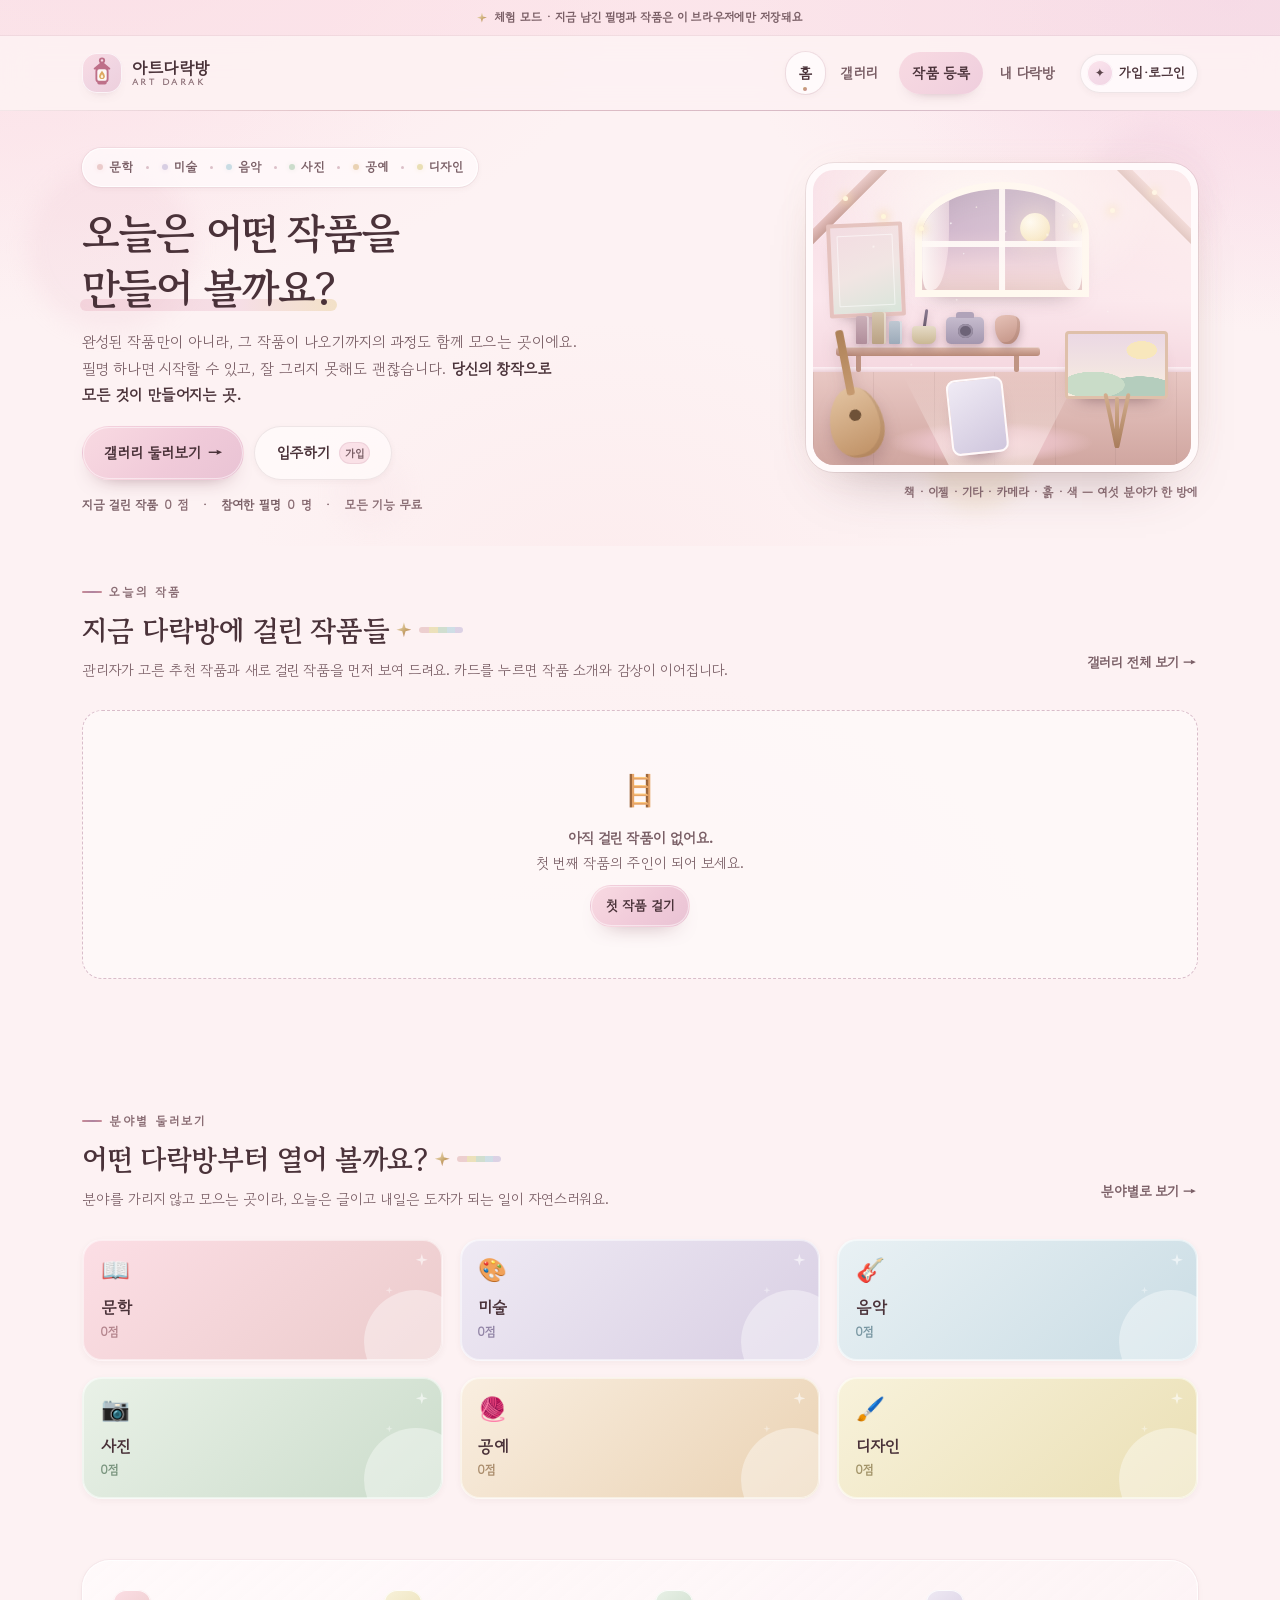
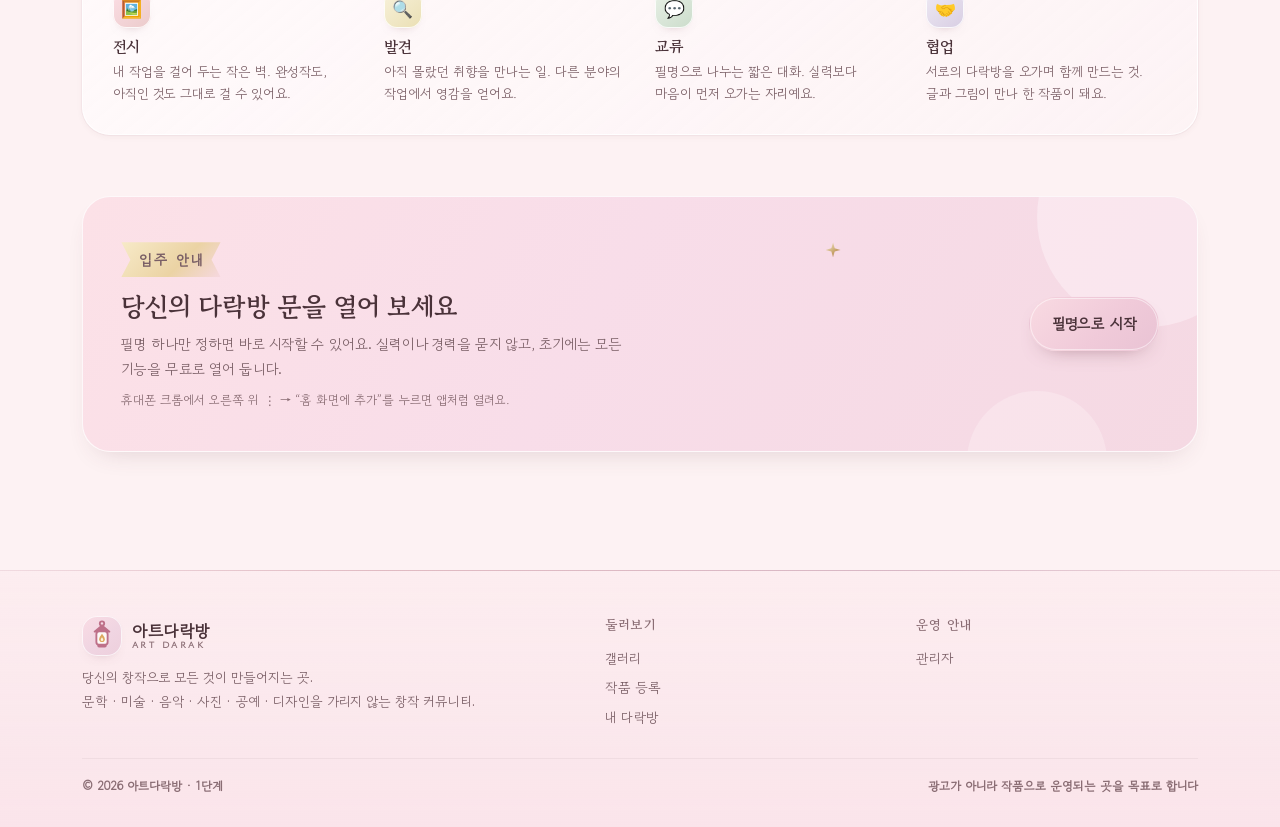
==== index.html @ 5252a501 "soon.html 정리: '곧 열립니다' 링크와 페이지를 걷어내고, 예시 작품(seed)을 비움" ====
<!DOCTYPE html>
<html lang="ko">
<head>
<meta charset="utf-8">
<meta name="viewport" content="width=device-width, initial-scale=1">
<title>아트다락방 · 오늘은 어떤 작품을 만들어 볼까요?</title>
<meta name="description" content="문학·미술·음악·사진·공예·디자인을 가리지 않는 창작 커뮤니티, 아트다락방. 완성되지 않은 과정도 함께 모읍니다.">
<meta name="theme-color" content="#FDF2F3">
<link rel="preconnect" href="https://fonts.googleapis.com">
<link rel="preconnect" href="https://fonts.gstatic.com" crossorigin>
<link href="https://fonts.googleapis.com/css2?family=Gowun+Batang:wght@400;700&family=Gowun+Dodum&display=swap" rel="stylesheet">
<link rel="stylesheet" href="assets/styles.css">
<link rel="icon" href="favicon.ico" sizes="any">
<link rel="icon" type="image/png" sizes="192x192" href="images/icon-192.png">
<link rel="apple-touch-icon" sizes="180x180" href="images/apple-touch-icon.png">
<link rel="manifest" href="manifest.json">
<meta name="apple-mobile-web-app-capable" content="yes">
<meta name="apple-mobile-web-app-title" content="아트다락방">
<meta property="og:type" content="website">
<meta property="og:title" content="아트다락방 · 오늘은 어떤 작품을 만들어 볼까요?">
<meta property="og:description" content="완성된 작품만이 아니라, 그 작품이 나오기까지의 과정도 함께 모으는 창작 커뮤니티.">
</head>
<body data-page="home">

<div class="mode-note" data-mode-note hidden>
  <span class="spark spark--sm" aria-hidden="true"></span>
  <span data-mode-text>체험 모드 · 지금 남긴 필명과 작품은 이 브라우저에만 저장돼요</span>
</div>

<header class="site-header">
  <div class="container header__inner">
    <a class="logo" href="index.html">
      <span class="logo__mark" aria-hidden="true">
        <svg class="logo__lantern" viewBox="0 0 256 256" aria-hidden="true" focusable="false">
          <circle cx="128" cy="48" r="14" fill="none" stroke="#BE7089" stroke-width="12"/>
          <path d="M128 60 L176 100 L80 100 Z" fill="#BE7089" stroke="#BE7089" stroke-width="10" stroke-linejoin="round"/>
          <rect x="92" y="98" width="72" height="86" rx="18" fill="#FDF8F6" stroke="#BE7089" stroke-width="12"/>
          <path d="M128 114 C140 130 146 139 146 148 A18 18 0 0 1 110 148 C110 139 116 130 128 114 Z" fill="#DDA85F"/>
          <path d="M128 136 C133 144 136 148 136 152 A8 8 0 0 1 120 152 C120 148 123 144 128 136 Z" fill="#FDF3DE"/>
          <rect x="98" y="180" width="60" height="22" rx="11" fill="#BE7089"/>
        </svg>
      </span>
      <span class="logo__text">아트다락방<em>ART DARAK</em></span>
    </a>
    <nav class="site-nav" id="site-nav" aria-label="주요 메뉴">
      <a href="index.html" class="is-active" aria-current="page">홈</a>
      <a href="gallery.html">갤러리</a>
      <a href="register.html" class="nav__cta">작품 등록</a>
      <a href="darakbang.html">내 다락방</a>
    </nav>
    <div class="header__actions">
      <button class="account-btn" type="button" data-account aria-label="필명으로 가입하거나 로그인하기">
        <span class="account-btn__avatar" data-account-avatar aria-hidden="true">✦</span>
        <span class="account-btn__text" data-account-text>가입·로그인</span>
      </button>
      <button class="nav-toggle" type="button" aria-expanded="false" aria-controls="site-nav">
        <span class="nav-toggle__bars" aria-hidden="true"><i></i><i></i><i></i></span>
        메뉴
      </button>
    </div>
  </div>
</header>

<main>

  <!-- ===== 공지 띠 (관리자 화면에서 쓴 공지가 여기에 보입니다) ===== -->
  <div class="notice-band" data-notice-band hidden>
    <div class="container notice-band__inner">
      <span class="notice-band__label">📌 공지</span>
      <span class="notice-band__title" data-notice-title></span>
      <span class="notice-band__body" data-notice-body></span>
      <button class="notice-band__close" type="button" data-notice-close aria-label="공지 닫기">✕</button>
    </div>
  </div>

  <!-- ===== 짧은 소개 히어로 ===== -->
  <section class="hero hero--intro">
    <div class="bokeh" aria-hidden="true"><i></i><i></i><i></i><i></i></div>

    <div class="container hero__inner">
      <div class="hero__copy">
        <div class="hero__fields">
          <span>문학</span><i></i><span>미술</span><i></i><span>음악</span><i></i>
          <span>사진</span><i></i><span>공예</span><i></i><span>디자인</span>
        </div>
        <h1>오늘은 어떤 작품을<br><span class="hl">만들어 볼까요?</span></h1>
        <p class="hero__lead">
          완성된 작품만이 아니라, 그 작품이 나오기까지의 과정도 함께 모으는 곳이에요.
          필명 하나면 시작할 수 있고, 잘 그리지 못해도 괜찮습니다.
          <strong>당신의 창작으로 모든 것이 만들어지는 곳.</strong>
        </p>
        <div class="hero__actions">
          <a class="btn btn--primary" href="gallery.html">갤러리 둘러보기 <span aria-hidden="true">→</span></a>
          <a class="btn btn--ghost" href="darakbang.html">입주하기 <span class="hero__join-tag">가입</span></a>
        </div>
        <div class="hero__note">
          <span><b>지금 걸린 작품</b> <span data-stat-works>0</span>점</span>
          <span aria-hidden="true">·</span>
          <span><b>참여한 필명</b> <span data-stat-pens>0</span>명</span>
          <span aria-hidden="true">·</span>
          <span>모든 기능 무료</span>
        </div>
      </div>

      <div class="hero__visual">
        <div class="studio" role="img"
             aria-label="여섯 분야가 한 방에 모인 다락방 작업실. 책과 펜, 사진기, 도자기가 놓인 나무 선반, 기타와 타블렛, 이젤이 함께 있습니다.">
          <div class="studio__floor" aria-hidden="true"></div>
          <div class="studio__rug" aria-hidden="true"></div>
          <div class="studio__window" aria-hidden="true">
            <div class="studio__moon"></div>
            <div class="studio__stars"></div>
            <div class="studio__bars"><i></i><i></i></div>
          </div>
          <div class="studio__beams" aria-hidden="true"></div>
          <div class="studio__frame" aria-hidden="true"></div>
          <div class="studio__baseboard" aria-hidden="true"></div>
          <div class="studio__lights" aria-hidden="true"><i></i><i></i><i></i><i></i><i></i><i></i></div>
          <div class="studio__light" aria-hidden="true"></div>
          <div class="studio__dust" aria-hidden="true"></div>
          <div class="studio__shelf" aria-hidden="true"></div>
          <div class="studio__shelf-props" aria-hidden="true">
            <span class="prop prop--books"><i></i><i></i><i></i></span>
            <span class="prop prop--pen"><i></i><b></b></span>
            <span class="prop prop--camera"><i></i></span>
            <span class="prop prop--clay"></span>
          </div>
          <div class="studio__floor-props" aria-hidden="true">
            <span class="studio__guitar" aria-hidden="true"></span>
            <div class="studio__tablet"><i></i><i></i><i></i><i></i></div>
            <div class="studio__easel">
              <div class="studio__easel-canvas"></div>
              <span class="studio__easel-leg studio__easel-leg--l"></span>
              <span class="studio__easel-leg studio__easel-leg--r"></span>
              <span class="studio__easel-leg studio__easel-leg--c"></span>
            </div>
          </div>
        </div>
        <p class="hero__caption">책 · 이젤 · 기타 · 카메라 · 흙 · 색 — 여섯 분야가 한 방에</p>
      </div>
    </div>
  </section>

  <!-- ===== 오늘의 작품 (히어로 바로 아래) ===== -->
  <section class="section" style="padding-top:clamp(1rem,2.4vw,1.6rem);">
    <div class="container">
      <div class="section__head">
        <div class="section__title">
          <p class="kicker">오늘의 작품</p>
          <h2>지금 다락방에 걸린 작품들 <span class="spark" aria-hidden="true"></span></h2>
          <p class="section__desc">관리자가 고른 추천 작품과 새로 걸린 작품을 먼저 보여 드려요. 카드를 누르면 작품 소개와 감상이 이어집니다.</p>
        </div>
        <a class="link-more" href="gallery.html">갤러리 전체 보기 →</a>
      </div>

      <div class="work-grid" data-today-grid></div>

      <div class="empty" data-today-empty>
        <span class="empty__emoji" aria-hidden="true">🪜</span>
        <p><b>아직 걸린 작품이 없어요.</b><br>첫 번째 작품의 주인이 되어 보세요.</p>
        <a class="btn btn--primary btn--sm" href="register.html">첫 작품 걸기</a>
      </div>
    </div>
  </section>

  <!-- ===== 분야별 둘러보기 ===== -->
  <section class="section">
    <div class="container">
      <div class="section__head">
        <div class="section__title">
          <p class="kicker">분야별 둘러보기</p>
          <h2>어떤 다락방부터 열어 볼까요? <span class="spark" aria-hidden="true"></span></h2>
          <p class="section__desc">분야를 가리지 않고 모으는 곳이라, 오늘은 글이고 내일은 도자가 되는 일이 자연스러워요.</p>
        </div>
        <a class="link-more" href="gallery.html">분야별로 보기 →</a>
      </div>

      <div class="field-grid">
        <a class="field f-lit" data-field="문학" data-field-tile href="gallery.html?field=%EB%AC%B8%ED%95%99">
          <span class="field__stars" aria-hidden="true"></span>
          <span class="field__emoji" aria-hidden="true">📖</span>
          <p class="field__name">문학</p>
          <p class="field__count" data-field-count>0점</p>
        </a>
        <a class="field f-art" data-field="미술" data-field-tile href="gallery.html?field=%EB%AF%B8%EC%88%A0">
          <span class="field__stars" aria-hidden="true"></span>
          <span class="field__emoji" aria-hidden="true">🎨</span>
          <p class="field__name">미술</p>
          <p class="field__count" data-field-count>0점</p>
        </a>
        <a class="field f-music" data-field="음악" data-field-tile href="gallery.html?field=%EC%9D%8C%EC%95%85">
          <span class="field__stars" aria-hidden="true"></span>
          <span class="field__emoji" aria-hidden="true">🎸</span>
          <p class="field__name">음악</p>
          <p class="field__count" data-field-count>0점</p>
        </a>
        <a class="field f-photo" data-field="사진" data-field-tile href="gallery.html?field=%EC%82%AC%EC%A7%84">
          <span class="field__stars" aria-hidden="true"></span>
          <span class="field__emoji" aria-hidden="true">📷</span>
          <p class="field__name">사진</p>
          <p class="field__count" data-field-count>0점</p>
        </a>
        <a class="field f-craft" data-field="공예" data-field-tile href="gallery.html?field=%EA%B3%B5%EC%98%88">
          <span class="field__stars" aria-hidden="true"></span>
          <span class="field__emoji" aria-hidden="true">🧶</span>
          <p class="field__name">공예</p>
          <p class="field__count" data-field-count>0점</p>
        </a>
        <a class="field f-design" data-field="디자인" data-field-tile href="gallery.html?field=%EB%94%94%EC%9E%90%EC%9D%B8">
          <span class="field__stars" aria-hidden="true"></span>
          <span class="field__emoji" aria-hidden="true">🖌️</span>
          <p class="field__name">디자인</p>
          <p class="field__count" data-field-count>0점</p>
        </a>
      </div>
    </div>
  </section>

  <!-- ===== 네 가지 가치 ===== -->
  <section class="section" style="padding-top:0;">
    <div class="container">
      <div class="values">
        <div class="value">
          <div class="value__icon" aria-hidden="true">🖼️</div>
          <h3>전시</h3>
          <p>내 작업을 걸어 두는 작은 벽. 완성작도, 아직인 것도 그대로 걸 수 있어요.</p>
        </div>
        <div class="value">
          <div class="value__icon" aria-hidden="true">🔍</div>
          <h3>발견</h3>
          <p>아직 몰랐던 취향을 만나는 일. 다른 분야의 작업에서 영감을 얻어요.</p>
        </div>
        <div class="value">
          <div class="value__icon" aria-hidden="true">💬</div>
          <h3>교류</h3>
          <p>필명으로 나누는 짧은 대화. 실력보다 마음이 먼저 오가는 자리예요.</p>
        </div>
        <div class="value">
          <div class="value__icon" aria-hidden="true">🤝</div>
          <h3>협업</h3>
          <p>서로의 다락방을 오가며 함께 만드는 것. 글과 그림이 만나 한 작품이 돼요.</p>
        </div>
      </div>
    </div>
  </section>

  <!-- ===== 초대 ===== -->
  <section class="section" style="padding-top:0;">
    <div class="container">
      <div class="invite">
        <span class="spark invite__spark" aria-hidden="true"></span>
        <div>
          <p class="ribbon ribbon--gold">입주 안내</p>
          <h2 style="margin-top:.7rem;">당신의 다락방 문을 열어 보세요</h2>
          <p>필명 하나만 정하면 바로 시작할 수 있어요. 실력이나 경력을 묻지 않고, 초기에는 모든 기능을 무료로 열어 둡니다.</p>
          <p class="pwa-hint">휴대폰 크롬에서 오른쪽 위 ⋮ → “홈 화면에 추가”를 누르면 앱처럼 열려요.</p>
        </div>
        <a class="btn btn--primary" href="#" data-hero-cta data-open-auth="signup">필명으로 시작하기 <span aria-hidden="true">→</span></a>
      </div>
    </div>
  </section>

</main>

<footer class="site-footer">
  <div class="container">
    <div class="footer__inner">
      <div class="footer__brand">
        <a class="logo" href="index.html">
          <span class="logo__mark" aria-hidden="true">
            <svg class="logo__lantern" viewBox="0 0 256 256" aria-hidden="true" focusable="false">
              <circle cx="128" cy="48" r="14" fill="none" stroke="#BE7089" stroke-width="12"/>
              <path d="M128 60 L176 100 L80 100 Z" fill="#BE7089" stroke="#BE7089" stroke-width="10" stroke-linejoin="round"/>
              <rect x="92" y="98" width="72" height="86" rx="18" fill="#FDF8F6" stroke="#BE7089" stroke-width="12"/>
              <path d="M128 114 C140 130 146 139 146 148 A18 18 0 0 1 110 148 C110 139 116 130 128 114 Z" fill="#DDA85F"/>
              <path d="M128 136 C133 144 136 148 136 152 A8 8 0 0 1 120 152 C120 148 123 144 128 136 Z" fill="#FDF3DE"/>
              <rect x="98" y="180" width="60" height="22" rx="11" fill="#BE7089"/>
            </svg>
          </span>
          <span class="logo__text">아트다락방<em>ART DARAK</em></span>
        </a>
        <p>당신의 창작으로 모든 것이 만들어지는 곳.<br>문학 · 미술 · 음악 · 사진 · 공예 · 디자인을 가리지 않는 창작 커뮤니티.</p>
      </div>
      <div class="footer__col">
        <h4>둘러보기</h4>
        <ul>
          <li><a href="gallery.html">갤러리</a></li>
          <li><a href="register.html">작품 등록</a></li>
          <li><a href="darakbang.html">내 다락방</a></li>
        </ul>
      </div>
      <div class="footer__col">
        <h4>운영 안내</h4>
        <ul>
          <li><a href="admin.html">관리자</a></li>
        </ul>
      </div>
    </div>
    <div class="footer__bottom">
      <span>© 2026 아트다락방 · 1단계</span>
      <span>광고가 아니라 작품으로 운영되는 곳을 목표로 합니다</span>
    </div>
  </div>
</footer>

<div class="toast" id="toast" role="status" aria-live="polite"></div>

<script src="assets/seed.js"></script>
<script src="assets/supabase-config.js"></script>
<script src="assets/store.js"></script>
<script src="assets/app.js"></script>
</body>
</html>
---- assets/styles.css ----
@charset "utf-8";
/* ============================================================
   아트다락방 (ART DARAK) — 기준 디자인 스타일시트
   1단계 화면 시안
   ------------------------------------------------------------
   톤 기준: 포근한 파스텔 핑크 (로즈밀크 · 벚꽃 · 블러쉬)
   = 바탕·카드·상단 바·버튼·포인트를 모두 연한 핑크 계열로 맞춥니다.
   분야별 파스텔(문학·미술·음악·사진·공예·디자인)은 '알록달록'하되
   채도는 낮게 유지합니다.
   ※ 진한 핫핑크·형광 핑크는 쓰지 않습니다. (눈이 편한 채도만)

   · 색과 효과는 모두 아래 "디자인 토큰" 변수로만 씁니다.
   ============================================================ */

/* ============================================================
   1. 디자인 토큰
   ============================================================ */
:root {
  /* --- 바탕색 · 기본 팔레트 (로즈밀크 파스텔) --- */
  --cream: #FDF2F3;        /* 로즈밀크 — 기본 바탕 (아주 옅은 핑크) */
  --ivory: #F9E3E7;        /* 한 겹 진한 블러쉬 */
  --paper: #FFFAFB;        /* 카드 종이색 (핑크기 도는 흰색) */
  --pink: #F3D6DD;         /* 벚꽃 핑크 (옅은 장밋빛 벽) */
  --pink-2: #C88B96;       /* 다스티 로즈 (포인트) */
  --lav: #EFDDE7;          /* 로즈 라일락 */
  --lav-2: #AF84A0;        /* 모브 (테두리·포커스) */
  --mint: #D3E1D4;         /* 은은한 세이지 (분야 색 보조) */
  --mint-2: #93AE9A;       /* 진한 세이지 */
  --gold: #EAD3A4;         /* 오후 햇살 금색 (별빛에만 아주 조금) */
  --gold-2: #C6A368;       /* 진한 금색 */
  --plum: #4A3239;         /* 본문 글자 (대비 확보용) */
  --plum-2: #7A5F66;       /* 보조 글자 */
  --plum-3: #8A6D74;       /* 작은 안내 글자 */
  --line: rgba(90, 56, 66, .10);
  --line-2: rgba(90, 56, 66, .06);

  /* --- 분야별 파스텔 팔레트 (알록달록 담당 · 채도 낮게) --- */
  --c-literature: #EBCBCB;      /* 문학 — 연분홍 */
  --c-literature-soft: #FCDEE5;
  --c-literature-ink: #96606A;
  --c-art: #D8CEE3;             /* 미술 — 라벤더 */
  --c-art-soft: #EFEAF4;
  --c-art-ink: #6C5C86;
  --c-music: #C9DCE4;           /* 음악 — 스카이 */
  --c-music-soft: #E9F1F4;
  --c-music-ink: #4C7280;
  --c-photo: #CBDCCB;           /* 사진 — 세이지 민트 */
  --c-photo-soft: #E9F1E7;
  --c-photo-ink: #4E7055;
  --c-craft: #EAD2B3;           /* 공예 — 살구빛 흙 */
  --c-craft-soft: #F9EEE0;
  --c-craft-ink: #8A6640;
  --c-design: #EADFB4;          /* 디자인 — 버터옐로 */
  --c-design-soft: #F8F2DB;
  --c-design-ink: #7E6C3C;

  /* 분야 → 포인트 색 연결 (data-field 하나로 카드·태그·타일이 함께 물듭니다) */
  --accent: var(--c-literature);
  --accent-soft: var(--c-literature-soft);
  --accent-ink: var(--c-literature-ink);

  /* --- 별빛 · 빛망울 (은은하게) --- */
  --star: #FBF0CF;
  --star-2: #EFDCA8;
  --glow-gold: rgba(224, 197, 146, .42);
  --glow-pink: rgba(238, 198, 209, .40);
  --glow-lav: rgba(226, 190, 210, .32);
  --glow-mint: rgba(240, 214, 222, .30);
  --sheen: linear-gradient(115deg,
            rgba(255, 255, 255, .38) 0%,
            rgba(255, 255, 255, .08) 32%,
            rgba(255, 255, 255, 0) 48%);

  /* --- 그라디언트 --- */
  --grad-dream: linear-gradient(120deg, #FCE1E7 0%, #F8DDE9 46%, #F5D9E3 100%);
  --grad-hero: radial-gradient(680px 430px at 6% 0%, rgba(250, 219, 227, .62), rgba(250, 219, 227, 0) 70%),
               radial-gradient(620px 430px at 94% 4%, rgba(244, 205, 222, .48), rgba(244, 205, 222, 0) 68%),
               radial-gradient(520px 380px at 48% 108%, rgba(252, 231, 233, .52), rgba(252, 231, 233, 0) 70%);
  --grad-btn: linear-gradient(135deg, #F9DAE2, #F0CAD9 58%, #E9C3D4);

  /* --- 그림자 (부드럽게, 붉은 기운 적게) --- */
  --shadow-s: 0 2px 6px rgba(90, 56, 66, .05);
  --shadow-m: 0 12px 28px -16px rgba(90, 56, 66, .24);
  --shadow-l: 0 30px 56px -32px rgba(90, 56, 66, .40);
  --shadow-glow: 0 18px 40px -22px rgba(140, 92, 106, .26),
                 0 8px 20px -14px var(--accent);
  --shadow-glow-gold: 0 0 0 1px rgba(224, 197, 146, .35),
                      0 14px 30px -20px rgba(198, 163, 104, .42);

  /* --- 모양 · 모션 --- */
  --radius: 20px;
  --radius-lg: 28px;
  --max: 1180px;
  --ease: cubic-bezier(.22, .68, .32, 1);
  --dur: .28s;

  /* --- 글꼴 --- */
  --sans: "Gowun Dodum", "Apple SD Gothic Neo", "Malgun Gothic",
          "Noto Sans KR", system-ui, sans-serif;
  --serif: "Gowun Batang", "Nanum Myeongjo", "Noto Serif KR", "AppleMyungjo", serif;
}

/* ============================================================
   2. 기본
   ============================================================ */
* { box-sizing: border-box; }

html { -webkit-text-size-adjust: 100%; scroll-behavior: smooth; }

body {
  margin: 0;
  font-family: var(--sans);
  color: var(--plum);
  font-size: 16px;
  line-height: 1.75;
  letter-spacing: 0;
  background:
    radial-gradient(900px 620px at 8% -10%, #FDE6EC 0%, rgba(253, 230, 236, 0) 62%),
    radial-gradient(860px 560px at 96% 0%, #FBE1EB 0%, rgba(251, 225, 235, 0) 58%),
    radial-gradient(780px 540px at 46% 112%, #FCEDEE 0%, rgba(252, 237, 238, 0) 62%),
    var(--cream);
  background-attachment: fixed;
}

img { max-width: 100%; display: block; }
a { color: inherit; }
h1, h2, h3, h4 {
  margin: 0; line-height: 1.38; letter-spacing: -.012em;
  font-family: var(--serif); font-weight: 700;
}
p { margin: 0; }
ul { margin: 0; padding: 0; list-style: none; }
button { font: inherit; color: inherit; }

.container {
  width: 100%;
  max-width: var(--max);
  margin-inline: auto;
  padding-inline: clamp(1.1rem, 4vw, 2rem);
}

:focus-visible {
  outline: 2px solid var(--lav-2);
  outline-offset: 3px;
  border-radius: 6px;
}

.sr-only {
  position: absolute; width: 1px; height: 1px;
  padding: 0; margin: -1px; overflow: hidden;
  clip: rect(0, 0, 0, 0); white-space: nowrap; border: 0;
}

/* ============================================================
   3. 장식 요소 (별 · 리본 · 빛망울 · 별밭)
   ============================================================ */

/* 반짝이는 네 갈래 별 — CSS 도형만 사용 */
.spark {
  display: inline-block;
  width: 15px; height: 15px;
  vertical-align: .12em;
  background: linear-gradient(140deg, #FBF1D8, var(--gold-2) 60%, var(--pink-2));
  clip-path: polygon(50% 0%, 61% 39%, 100% 50%, 61% 61%, 50% 100%, 39% 61%, 0% 50%, 39% 39%);
  filter: drop-shadow(0 0 5px var(--glow-gold));
  animation: sparkle 5.2s var(--ease) infinite;
}
.spark--sm { width: 10px; height: 10px; }

@keyframes sparkle {
  0%, 100% { transform: scale(1) rotate(0deg); opacity: .9; }
  50% { transform: scale(.82) rotate(10deg); opacity: .68; }
}

/* 리본 모양 라벨 (양 끝이 파인 배너) */
.ribbon {
  display: inline-flex; align-items: center; gap: .35rem;
  padding: .3rem .95rem .3rem 1.1rem;
  font-size: .7rem; font-weight: 800; letter-spacing: .13em;
  color: #6B4B53;
  background: linear-gradient(135deg, #FBE0E6, #F3D5E3);
  clip-path: polygon(0 0, 100% 0, calc(100% - 9px) 50%, 100% 100%, 0 100%, 9px 50%);
}
.ribbon--gold {
  background: linear-gradient(135deg, #F7EAC8, #EBD3A4 60%, #F6D8E0);
  color: #6E5837;
}

/* 빛망울(bokeh) — 아주 옅게 떠 있는 원 */
.bokeh { position: absolute; inset: 0; overflow: hidden; pointer-events: none; }
.bokeh i {
  position: absolute;
  border-radius: 50%;
  filter: blur(10px);
  opacity: .5;
  animation: floaty 16s ease-in-out infinite;
}
.bokeh i:nth-child(1) { width: 170px; height: 170px; background: var(--glow-pink); left: 2%; top: 12%; }
.bokeh i:nth-child(2) { width: 130px; height: 130px; background: var(--glow-lav); right: 5%; top: 4%; animation-delay: -5s; }
.bokeh i:nth-child(3) { width: 96px; height: 96px; background: var(--glow-gold); right: 20%; bottom: 8%; animation-delay: -9s; }
.bokeh i:nth-child(4) { width: 74px; height: 74px; background: var(--glow-mint); left: 26%; bottom: 4%; animation-delay: -12s; }

@keyframes floaty {
  0%, 100% { transform: translate3d(0, 0, 0) scale(1); }
  50% { transform: translate3d(5px, -12px, 0) scale(1.06); }
}

/* 별밭 — 아주 옅은 별가루 질감 */
.starfield { position: relative; isolation: isolate; }
.starfield::before {
  content: "";
  position: absolute; inset: 0;
  z-index: -1;
  pointer-events: none;
  background-image:
    radial-gradient(1.5px 1.5px at 22px 34px, rgba(198, 163, 104, .40), transparent 100%),
    radial-gradient(1.2px 1.2px at 128px 96px, rgba(200, 139, 150, .38), transparent 100%),
    radial-gradient(1.7px 1.7px at 214px 48px, rgba(180, 132, 157, .36), transparent 100%),
    radial-gradient(1.1px 1.1px at 306px 152px, rgba(198, 163, 104, .32), transparent 100%),
    radial-gradient(1.4px 1.4px at 74px 188px, rgba(147, 174, 154, .34), transparent 100%),
    radial-gradient(1.1px 1.1px at 258px 214px, rgba(200, 139, 150, .28), transparent 100%);
  background-size: 360px 240px;
  animation: twinkle 10s ease-in-out infinite;
}

@keyframes twinkle {
  0%, 100% { opacity: .55; }
  50% { opacity: .95; }
}

/* ============================================================
   4. 버튼 · 칩 · 태그
   ============================================================ */
.btn {
  position: relative;
  overflow: hidden;
  display: inline-flex; align-items: center; justify-content: center; gap: .45rem;
  padding: .8rem 1.32rem;
  border: 1px solid transparent;
  border-radius: 999px;
  font-size: .94rem; font-weight: 700; letter-spacing: -.01em;
  text-decoration: none; cursor: pointer;
  transition: transform var(--dur) var(--ease), box-shadow var(--dur) var(--ease), background var(--dur) var(--ease);
  white-space: nowrap;
}
.btn:hover { transform: translateY(-2px); }
.btn:active { transform: translateY(0); }

/* 빛이 스치는 광택 */
.btn::after {
  content: "";
  position: absolute; top: -40%; bottom: -40%; left: -70%;
  width: 45%;
  background: linear-gradient(100deg, rgba(255, 255, 255, 0), rgba(255, 255, 255, .55), rgba(255, 255, 255, 0));
  transform: skewX(-18deg);
  transition: left .65s var(--ease);
  pointer-events: none;
}
.btn:hover::after { left: 120%; }

.btn--primary {
  background: var(--grad-btn);
  color: #4A3239;
  box-shadow: 0 10px 22px -16px rgba(140, 92, 106, .9), inset 0 0 0 1px rgba(255, 255, 255, .5);
}
.btn--primary:hover {
  box-shadow: 0 14px 26px -16px rgba(140, 92, 106, .85),
              0 0 0 1px rgba(224, 197, 146, .35),
              inset 0 0 0 1px rgba(255, 255, 255, .65);
}

.btn--ghost {
  background: rgba(255, 250, 251, .8);
  border-color: var(--line);
  color: var(--plum);
  box-shadow: var(--shadow-s);
}
.btn--ghost:hover {
  background: #FFFAFB;
  border-color: rgba(180, 132, 157, .45);
  box-shadow: var(--shadow-glow);
}

.btn--sm { padding: .52rem .95rem; font-size: .84rem; }

.kicker {
  display: inline-flex; align-items: center; gap: .45rem;
  font-size: .75rem; font-weight: 800; letter-spacing: .16em;
  color: var(--plum-3);
  text-transform: uppercase;
}
.kicker::before {
  content: ""; width: 20px; height: 2px; border-radius: 2px;
  background: linear-gradient(90deg, var(--pink-2), var(--lav-2) 55%, var(--pink-2));
}

.chip {
  display: inline-flex; align-items: center; gap: .35rem;
  padding: .48rem .92rem;
  border-radius: 999px;
  border: 1px solid var(--line);
  background: rgba(255, 250, 251, .85);
  font-size: .87rem; font-weight: 700; color: var(--plum-2);
  cursor: pointer;
  transition: background var(--dur) var(--ease), color var(--dur) var(--ease),
              box-shadow var(--dur) var(--ease), transform var(--dur) var(--ease);
}
.chip:hover { background: #FFFAFB; color: var(--plum); transform: translateY(-1px); }
.chip.is-active {
  background: linear-gradient(135deg, #FBE0E6, #F1D3DF);
  color: #4A3239;
  border-color: rgba(180, 132, 157, .38);
  box-shadow: 0 8px 16px -14px rgba(140, 92, 106, .8), inset 0 0 0 1px rgba(255, 255, 255, .55);
}
.chip__count { font-size: .74rem; color: var(--plum-3); font-weight: 700; }
.chip.is-active .chip__count { color: #6B4B53; }
/* 분야 칩 앞의 색 점 */
.chip .dot {
  width: 7px; height: 7px; border-radius: 50%;
  background: var(--accent);
  box-shadow: 0 0 6px -1px var(--accent);
  flex: none;
}

.tag {
  display: inline-flex; align-items: center;
  padding: .18rem .55rem;
  border-radius: 999px;
  font-size: .72rem; font-weight: 800; letter-spacing: .02em;
  background: var(--ivory); color: var(--plum-2);
}

/* ============================================================
   5. 헤더
   ============================================================ */
.site-header {
  position: sticky; top: 0; z-index: 60;
  background: rgba(253, 242, 243, .86);
  backdrop-filter: blur(14px);
  -webkit-backdrop-filter: blur(14px);
  border-bottom: 1px solid var(--line-2);
}
.site-header::after {
  content: "";
  position: absolute; left: 0; right: 0; bottom: -1px; height: 1px;
  background: linear-gradient(90deg, transparent, rgba(200, 139, 150, .45) 30%, rgba(180, 132, 157, .45) 70%, transparent);
}
.header__inner {
  position: relative;
  display: flex; align-items: center; justify-content: space-between;
  gap: 1rem; min-height: 74px;
}

.logo { display: flex; align-items: center; gap: .6rem; text-decoration: none; }
.logo__mark {
  position: relative;
  width: 40px; height: 40px; border-radius: 15px;
  display: grid; place-items: center;
  font-size: 1.05rem; color: #6B4B53;
  background: linear-gradient(140deg, #FADCE4, #F0D5E2 55%, #EDCFDC);
  box-shadow: inset 0 0 0 1px rgba(255, 255, 255, .75), 0 6px 14px -12px rgba(140, 92, 106, .8);
  transition: transform .35s var(--ease), box-shadow .35s var(--ease);
}
.logo__mark svg { width: 100%; height: 100%; display: block; }
.logo:hover .logo__mark {
  transform: rotate(-8deg) scale(1.04);
  box-shadow: inset 0 0 0 1px rgba(255, 255, 255, .85), 0 8px 18px -12px rgba(180, 132, 157, .9);
}
.logo__text { display: flex; flex-direction: column; line-height: 1.15; font-weight: 800; font-size: 1.06rem; }
.logo__text em {
  font-style: normal; font-size: .6rem; font-weight: 700;
  letter-spacing: .26em; color: var(--plum-3);
}

.site-nav { display: flex; align-items: center; gap: .2rem; }
.site-nav a {
  position: relative;
  padding: .5rem .78rem;
  border-radius: 999px;
  font-size: .9rem; font-weight: 700;
  color: var(--plum-2); text-decoration: none;
  transition: background var(--dur) var(--ease), color var(--dur) var(--ease);
}
.site-nav a:hover { background: rgba(249, 220, 228, .65); color: var(--plum); }
.site-nav a.is-active {
  color: var(--plum);
  background: #FFFAFB;
  box-shadow: var(--shadow-s), 0 0 0 1px rgba(180, 132, 157, .18);
}
.site-nav a.is-active::after {
  content: "";
  position: absolute; left: 50%; bottom: 3px;
  width: 4px; height: 4px; margin-left: -2px;
  border-radius: 50%;
  background: linear-gradient(135deg, var(--gold-2), var(--pink-2));
}
.site-nav .nav__cta {
  margin-left: .4rem;
  background: linear-gradient(135deg, #F8DAE2, #EFCEDD);
  color: #4A3239;
  box-shadow: 0 8px 16px -14px rgba(140, 92, 106, .9);
}
.site-nav .nav__cta:hover { background: linear-gradient(135deg, #F6D2DC, #EDCBD9); }

.nav-toggle {
  display: none;
  align-items: center; gap: .45rem;
  padding: .5rem .85rem;
  border-radius: 999px;
  border: 1px solid var(--line);
  background: rgba(255, 250, 251, .9);
  font-size: .85rem; font-weight: 700;
  cursor: pointer;
}
.nav-toggle__bars { display: inline-flex; flex-direction: column; gap: 3px; }
.nav-toggle__bars i {
  display: block; width: 15px; height: 2px; border-radius: 2px;
  background: var(--plum-2);
}

/* ============================================================
   6. 히어로
   ============================================================ */
.hero {
  position: relative;
  overflow: hidden;
  padding: clamp(2rem, 5vw, 3.6rem) 0 clamp(1.8rem, 4vw, 3rem);
}
.hero::before {
  content: "";
  position: absolute; inset: -20% -10% 0;
  z-index: -1;
  background: var(--grad-hero);
  pointer-events: none;
}
.hero__inner {
  position: relative;
  display: grid;
  grid-template-columns: 1.02fr .98fr;
  gap: clamp(1.6rem, 4vw, 3.4rem);
  align-items: center;
}

.hero__fields {
  display: inline-flex; flex-wrap: wrap; align-items: center; gap: .45rem;
  margin-bottom: 1.1rem;
  padding: .38rem .55rem;
  border-radius: 999px;
  background: rgba(255, 250, 251, .78);
  border: 1px solid rgba(255, 255, 255, .85);
  box-shadow: var(--shadow-s), 0 0 0 1px rgba(180, 132, 157, .12);
}
.hero__fields span {
  display: inline-flex; align-items: center; gap: .38rem;
  font-size: .78rem; font-weight: 700; color: var(--plum-2);
  padding: .1rem .35rem;
}
.hero__fields span::before {
  content: "";
  width: 6px; height: 6px; border-radius: 50%;
  background: var(--dot, var(--pink-2));
  box-shadow: 0 0 6px -1px var(--dot, var(--pink-2));
}
.hero__fields span:nth-of-type(1) { --dot: var(--c-literature); }
.hero__fields span:nth-of-type(2) { --dot: var(--c-art); }
.hero__fields span:nth-of-type(3) { --dot: var(--c-music); }
.hero__fields span:nth-of-type(4) { --dot: var(--c-photo); }
.hero__fields span:nth-of-type(5) { --dot: var(--c-craft); }
.hero__fields span:nth-of-type(6) { --dot: var(--c-design); }
.hero__fields i { width: 3px; height: 3px; border-radius: 50%; background: #DCC0C8; font-size: 0; }

.hero h1 {
  font-size: clamp(2rem, 5.2vw, 3.3rem);
  line-height: 1.32;
  letter-spacing: -.045em;
}
.hero h1 .hl {
  position: relative;
  display: inline-block;
  white-space: nowrap;
}
.hero h1 .hl::after {
  content: "";
  position: absolute; left: -.06em; right: -.06em; bottom: .08em;
  height: .3em; z-index: -1;
  background: linear-gradient(90deg, rgba(243, 210, 218, .85), rgba(243, 214, 224, .7) 62%, rgba(234, 211, 164, .55));
  border-radius: 999px;
}
.hero__lead {
  margin-top: 1.2rem;
  font-size: clamp(.97rem, 1.6vw, 1.04rem);
  color: var(--plum-2);
  max-width: 34em;
}
.hero__lead strong { color: var(--plum); font-weight: 800; }
.hero__actions { display: flex; flex-wrap: wrap; gap: .65rem; margin-top: 1.6rem; }
.hero__join-tag {
  margin-left: .1rem;
  padding: .1rem .38rem;
  border-radius: 999px;
  font-size: .72em; font-weight: 800; letter-spacing: .01em;
  color: var(--plum-2);
  background: rgba(249, 220, 228, .8);
  box-shadow: inset 0 0 0 1px rgba(180, 132, 157, .18);
}
.hero__note {
  margin-top: 1.3rem;
  display: flex; flex-wrap: wrap; align-items: center; gap: .5rem .85rem;
  font-size: .81rem; color: var(--plum-3); font-weight: 600;
}
.hero__note span { display: inline-flex; align-items: center; gap: .35rem; }
.hero__note b { color: var(--plum-2); font-weight: 800; }

/* 히어로 그림 — 여섯 분야가 한 방에 있는 다락방 작업실 (CSS로만 그린 그림) */
.hero__visual { position: relative; }
.studio {
  position: relative;
  aspect-ratio: 5 / 4.35;
  border-radius: var(--radius-lg);
  overflow: hidden;
  border: 9px solid #FFFAFB;
  outline: 1px solid var(--line);
  box-shadow: var(--shadow-l), 0 0 46px -26px var(--glow-gold);
  background:
    radial-gradient(64% 50% at 44% 12%, rgba(255, 250, 247, .95), rgba(255, 250, 247, 0) 74%),
    linear-gradient(180deg, #F8DEE6 0%, #FBE6EC 44%, #F5D8E0 67.8%, #EDCFD8 68%, #E0C2CD 100%);
  isolation: isolate;
}

/* --- 벽 · 바닥 --- */
.studio__floor {
  position: absolute; left: 0; right: 0; bottom: 0; height: 32%;
  background:
    repeating-linear-gradient(90deg, rgba(120, 90, 88, .10) 0 1px, rgba(120, 90, 88, 0) 1px 16%),
    linear-gradient(180deg, #E9C8C4, #D0A6A0);
}
.studio__baseboard {
  position: absolute; left: 0; right: 0; top: 66.6%; height: 1.8%;
  background: linear-gradient(180deg, #FDF0F4, #EDD2DA);
  box-shadow: 0 4px 8px -5px rgba(90, 56, 66, .55);
}
.studio__rug {
  position: absolute; left: 20%; right: 26%; bottom: 0.8%; height: 14%;
  border-radius: 50%;
  background: radial-gradient(closest-side, rgba(245, 206, 214, .95), rgba(242, 202, 212, .6) 64%, rgba(242, 202, 212, 0));
}

/* --- 다락방 경사 보와 벽에 건 작은 액자 --- */
.studio__beams::before,
.studio__beams::after {
  content: "";
  position: absolute;
  height: 11px;
  width: 40%;
  border-radius: 6px;
  background: linear-gradient(180deg, #E5C0BE, #C9A099);
  box-shadow: 0 5px 10px -7px rgba(90, 56, 66, .6);
}
.studio__beams::before { left: -5%; top: 27%; transform: rotate(-45deg); transform-origin: left center; }
.studio__beams::after  { right: -5%; top: 27%; transform: rotate(45deg); transform-origin: right center; }

.studio__frame {
  position: absolute; left: 4%; top: 18%; width: 20%;
  aspect-ratio: 4 / 5;
  border: 4px solid #E5C2BE;
  border-radius: 2px;
  background: linear-gradient(160deg, #F3DCE2 0%, #F1E5E3 52%, #D8E5DA 100%);
  box-shadow: 0 10px 16px -12px rgba(90, 56, 66, .6);
  transform: rotate(-2.5deg);
}
.studio__frame::before {
  content: "";
  position: absolute; inset: 9%;
  border: 1px solid rgba(255, 255, 255, .55);
  border-radius: 1px;
}

/* --- 창문과 라벤더 별밤 --- */
.studio__window {
  position: absolute; left: 50%; top: 4%;
  transform: translateX(-50%);
  width: 46%; height: 39%;
  border-radius: 50% 50% 5px 5px / 46% 46% 0 0;
  background: linear-gradient(178deg, #B49CB8 0%, #CBB0C8 40%, #ECD0D9 74%, #F9DCD5 100%);
  border: 7px solid #FFF9EF;
  box-shadow: inset 0 0 24px rgba(120, 90, 115, .22), 0 12px 24px -18px rgba(90, 56, 66, .6);
  overflow: hidden;
}
/* 창가 커튼 */
.studio__window::before,
.studio__window::after {
  content: "";
  position: absolute; top: 0; bottom: 0; width: 17%;
  background: linear-gradient(90deg, rgba(255, 250, 247, .95), rgba(252, 230, 235, .55));
  border-radius: 0 0 60% 20%;
}
.studio__window::before { left: 0; }
.studio__window::after { right: 0; transform: scaleX(-1); }
.studio__moon {
  position: absolute; right: 20%; top: 24%;
  width: 19%; aspect-ratio: 1;
  border-radius: 50%;
  background: radial-gradient(circle at 34% 30%, #FFFCF0, #F7E8C2 60%, #EAD3A0);
  box-shadow: 0 0 22px 5px rgba(246, 231, 192, .45);
  z-index: 1;
}
.studio__stars {
  position: absolute; inset: 0;
  background-image:
    radial-gradient(1.4px 1.4px at 18% 34%, rgba(255, 255, 255, .95), transparent),
    radial-gradient(1.2px 1.2px at 34% 18%, rgba(255, 250, 230, .9), transparent),
    radial-gradient(1.6px 1.6px at 52% 42%, rgba(255, 255, 255, .8), transparent),
    radial-gradient(1.1px 1.1px at 72% 54%, rgba(255, 250, 230, .8), transparent),
    radial-gradient(1.3px 1.3px at 88% 26%, rgba(255, 255, 255, .7), transparent),
    radial-gradient(1.2px 1.2px at 26% 64%, rgba(255, 255, 255, .65), transparent);
}
.studio__bars i:first-child {
  position: absolute; left: 0; right: 0; top: 52%; height: 6px;
  background: rgba(255, 250, 247, .95);
  z-index: 2;
}
.studio__bars i:last-child {
  position: absolute; top: 0; bottom: 0; left: 50%; width: 6px; margin-left: -3px;
  background: rgba(255, 250, 247, .95);
  z-index: 2;
}

/* --- 오후 햇살 · 먼지별 · 전구 --- */
.studio__light {
  position: absolute; inset: 0; pointer-events: none;
  background: linear-gradient(202deg, rgba(255, 245, 241, .5) 0 14%, rgba(255, 245, 241, 0) 44%);
}
.studio__light::after {
  content: "";
  position: absolute; left: 24%; right: 30%; bottom: 0; height: 30%;
  background: linear-gradient(to top, rgba(255, 246, 242, .55), rgba(255, 246, 242, 0));
  clip-path: polygon(26% 100%, 74% 100%, 100% 0, 0 0);
}
.studio__dust {
  position: absolute; inset: 0; pointer-events: none; opacity: .75;
  background-image:
    radial-gradient(1.8px 1.8px at 16% 26%, rgba(255, 250, 247, .95), transparent),
    radial-gradient(1.4px 1.4px at 38% 44%, rgba(255, 250, 247, .8), transparent),
    radial-gradient(2px 2px at 62% 22%, rgba(255, 250, 247, .9), transparent),
    radial-gradient(1.3px 1.3px at 78% 48%, rgba(255, 250, 247, .7), transparent),
    radial-gradient(1.6px 1.6px at 26% 66%, rgba(255, 250, 247, .6), transparent);
}
.studio__lights i {
  position: absolute;
  width: 5px; height: 5px; border-radius: 50%;
  background: #FFF6D8;
  box-shadow: 0 0 9px 3px rgba(244, 215, 154, .6);
  animation: twinkle 6s ease-in-out infinite;
}
.studio__lights i:nth-child(1) { left: 8%; top: 9%; }
.studio__lights i:nth-child(2) { left: 18%; top: 15%; animation-delay: -1s; }
.studio__lights i:nth-child(3) { left: 28%; top: 19%; animation-delay: -2s; }
.studio__lights i:nth-child(4) { right: 30%; top: 18%; animation-delay: -3s; }
.studio__lights i:nth-child(5) { right: 20%; top: 13%; animation-delay: -4s; }
.studio__lights i:nth-child(6) { right: 9%; top: 7%; animation-delay: -5s; }

/* --- 선반 (문학 · 사진 · 공예) --- */
.studio__shelf {
  position: absolute; left: 6%; right: 40%; top: 60%; height: 9px;
  border-radius: 3px;
  background: linear-gradient(180deg, #DFBAAE, #B98A78);
  box-shadow: 0 9px 14px -9px rgba(90, 56, 66, .55), inset 0 1px 0 rgba(255, 255, 255, .35);
  z-index: 3;
}
/* 선반 받침 */
.studio__shelf::before,
.studio__shelf::after {
  content: "";
  position: absolute; bottom: -16px; width: 5px; height: 16px;
  background: #C09584;
  border-radius: 0 0 2px 2px;
}
.studio__shelf::before { left: 10%; }
.studio__shelf::after { right: 10%; }

.studio__shelf-props {
  position: absolute; left: 6%; right: 40%; top: 60%;
  transform: translateY(-100%);
  display: flex; align-items: flex-end; justify-content: space-around;
  padding: 0 4% 3px;
  z-index: 4;
  line-height: 1;
}
.studio__shelf-props span {
  filter: drop-shadow(0 4px 5px rgba(90, 56, 66, .3));
}
/* 선반 위 소품 — 이모지 대신 그린 도형 */
.prop { position: relative; display: block; }
.prop--books {
  width: clamp(34px, 7.2vw, 46px); height: clamp(24px, 5.1vw, 32px);
  display: flex; align-items: flex-end; gap: 3px;
}
.prop--books i {
  flex: 1; border-radius: 2px 2px 1px 1px;
  background: linear-gradient(180deg, #CBB0B9, #B08D9A);
  box-shadow: inset -2px 0 0 rgba(255, 250, 251, .45);
}
.prop--books i:nth-child(1) { height: 88%; }
.prop--books i:nth-child(2) { height: 100%; background: linear-gradient(180deg, #D6C6AE, #B9A183); }
.prop--books i:nth-child(3) { height: 74%; background: linear-gradient(180deg, #BFC8D2, #9CAAB9); }

.prop--pen { width: clamp(18px, 3.9vw, 24px); height: clamp(26px, 5.4vw, 33px); }
.prop--pen b {
  position: absolute; left: 0; right: 0; bottom: 0; height: 56%;
  background: linear-gradient(180deg, #E6DBC7, #CAB894);
  border-radius: 4px 4px 7px 7px;
}
.prop--pen i {
  position: absolute; left: 50%; bottom: 46%; width: 3px; height: 62%;
  background: linear-gradient(180deg, #8C7C92, #655769);
  border-radius: 2px; transform: translateX(-50%) rotate(8deg); transform-origin: bottom center;
}

.prop--camera {
  width: clamp(28px, 6vw, 38px); height: clamp(21px, 4.4vw, 27px);
  background: linear-gradient(180deg, #C6BCCE, #A396AE);
  border-radius: 5px;
}
.prop--camera::before {
  content: ""; position: absolute; left: 26%; right: 26%; top: -18%; height: 22%;
  background: #B0A3B9; border-radius: 3px 3px 0 0;
}
.prop--camera i {
  position: absolute; inset: 24% 31%;
  border-radius: 50%; background: #6D6377;
  box-shadow: inset 0 0 0 2px #9A8FA4;
}

.prop--clay {
  width: clamp(19px, 4.1vw, 25px); height: clamp(23px, 4.9vw, 29px);
  background: linear-gradient(160deg, #E6C2B8, #C29284);
  border-radius: 42% 42% 46% 46% / 24% 24% 60% 60%;
  box-shadow: inset -3px -2px 0 rgba(120, 80, 65, .16);
}

/* --- 바닥 (음악 · 디자인 · 미술) --- */
.studio__floor-props {
  position: absolute; left: 0; right: 0; bottom: 3.5%; height: 34%;
  display: flex; align-items: flex-end; justify-content: space-between;
  padding: 0 6%;
  z-index: 5;
}
.studio__guitar {
  position: relative;
  width: clamp(38px, 8vw, 54px);
  height: clamp(92px, 19vw, 126px);
  transform: rotate(-11deg) translateY(2px);
  transform-origin: bottom center;
  filter: drop-shadow(0 8px 8px rgba(90, 56, 66, .22));
}
.studio__guitar::before {
  content: "";
  position: absolute; left: 0; right: 0; bottom: 0; height: 56%;
  background:
    radial-gradient(circle at 50% 40%, #6F5238 0 11%, transparent 12%),
    linear-gradient(165deg, #E3C4A2, #BE8F63);
  border-radius: 50% 50% 46% 46% / 58% 58% 42% 42%;
  box-shadow: inset -4px -3px 0 rgba(110, 78, 52, .16);
}
.studio__guitar::after {
  content: "";
  position: absolute; left: 50%; bottom: 50%; width: 15%; height: 52%;
  transform: translateX(-50%);
  background: linear-gradient(180deg, #AD8158, #C69A70);
  border-radius: 3px;
}
/* 타블렛 — 디자인(색 조합) */
.studio__tablet {
  width: 15%; aspect-ratio: 3 / 4;
  border-radius: 9px;
  background: linear-gradient(150deg, #F0EBF5, #CFC6DD);
  border: 2px solid #FFFAFB;
  box-shadow: 0 12px 18px -12px rgba(90, 56, 66, .65);
  padding: 8% 8% 11%;
  display: grid; grid-template-columns: repeat(2, 1fr); gap: 8%; align-content: center;
  transform: rotate(-6deg) translateY(-1px);
}
.studio__tablet i { display: block; aspect-ratio: 1; border-radius: 3px; background: #EFD3D1; }
.studio__tablet i:nth-child(2) { background: #CBDCCB; }
.studio__tablet i:nth-child(3) { background: #D8CEE3; }
.studio__tablet i:nth-child(4) { background: #EADFB4; }
/* 이젤 — 미술 */
.studio__easel {
  position: relative;
  width: 31%; max-width: 132px;
  aspect-ratio: 1 / 1.14;
  margin-bottom: 2%;
}
.studio__easel-canvas {
  position: absolute; left: 0; right: 0; top: 0; height: 58%;
  border-radius: 4px;
  border: 3px solid #DFC0AA;
  background:
    radial-gradient(52% 34% at 26% 82%, #C9DCC8 0 62%, rgba(201, 220, 200, 0) 63%),
    radial-gradient(60% 38% at 74% 92%, #B4CDBD 0 62%, rgba(180, 205, 189, 0) 63%),
    radial-gradient(26% 24% at 76% 26%, #F8E7BC 0 60%, rgba(248, 231, 188, 0) 61%),
    linear-gradient(180deg, #EBD8E4, #F8EEDF);
  box-shadow: 0 12px 18px -14px rgba(90, 56, 66, .7);
}
.studio__easel-leg {
  position: absolute; bottom: 0; left: 50%;
  width: 4px; height: 48%;
  border-radius: 2px;
  background: linear-gradient(180deg, #D3AF8F, #A97C5B);
  transform-origin: bottom center;
}
.studio__easel-leg--l { transform: translateX(-50%) rotate(12deg); }
.studio__easel-leg--r { transform: translateX(-50%) rotate(-12deg); }
.studio__easel-leg--c { height: 44%; transform: translateX(-50%); }

.hero__caption {
  margin-top: .55rem;
  text-align: right;
  font-size: .75rem;
  color: var(--plum-3);
  font-weight: 600;
}
.hero__spark { position: absolute; pointer-events: none; z-index: 2; }
.hero__spark--a { right: -6px; top: -8px; }
.hero__spark--b { left: -10px; bottom: 34px; }

/* ============================================================
   7. 섹션 · 장식 제목
   ============================================================ */
.section { position: relative; padding: clamp(2.2rem, 5vw, 3.8rem) 0; }

.section__head {
  display: flex; align-items: flex-end; justify-content: space-between;
  gap: 1rem; flex-wrap: wrap;
  margin-bottom: clamp(1.1rem, 3vw, 1.7rem);
}
.section__title { position: relative; }
.section__head h2 {
  display: flex; align-items: center; flex-wrap: wrap; gap: .45rem;
  margin-top: .5rem;
  font-size: clamp(1.32rem, 2.5vw, 1.78rem);
}
/* 제목 뒤 장식 리본 — 분야 팔레트를 이어 붙인 작은 무지개 */
.section__head h2::after {
  content: "";
  flex: 0 0 auto;
  width: 44px; height: 6px;
  border-radius: 3px;
  background: linear-gradient(90deg,
    var(--c-literature) 0 22%,
    var(--c-design) 22% 44%,
    var(--c-photo) 44% 64%,
    var(--c-music) 64% 82%,
    var(--c-art) 82% 100%);
  opacity: .9;
}
.section__desc {
  margin-top: .5rem;
  font-size: .9rem; color: var(--plum-2);
  max-width: 46em;
}
.link-more {
  font-size: .86rem; font-weight: 800; color: var(--plum-2);
  text-decoration: none; white-space: nowrap;
  padding: .45rem .2rem;
  border-bottom: 1px solid transparent;
  transition: color var(--dur) var(--ease), border-color var(--dur) var(--ease);
}
.link-more:hover { color: var(--plum); border-color: var(--pink-2); }

/* ============================================================
   8. 가치 4개
   ============================================================ */
.values {
  position: relative;
  display: grid;
  grid-template-columns: repeat(4, 1fr);
  gap: .9rem;
  padding: clamp(1rem, 2.4vw, 1.35rem);
  border-radius: var(--radius-lg);
  background: linear-gradient(140deg, rgba(255, 250, 251, .92), rgba(252, 244, 246, .68));
  border: 1px solid rgba(255, 255, 255, .85);
  box-shadow: var(--shadow-s), 0 0 0 1px rgba(180, 132, 157, .08);
}
.value { padding: .45rem .5rem; border-radius: 16px; transition: background var(--dur) var(--ease); }
.value:hover { background: rgba(255, 250, 251, .7); }
.value__icon {
  width: 38px; height: 38px; border-radius: 13px;
  display: grid; place-items: center; font-size: 1.05rem;
  background: linear-gradient(140deg, #FBDEE6, #F4DAE7);
  box-shadow: inset 0 0 0 1px rgba(255, 255, 255, .85), 0 6px 12px -10px rgba(140, 92, 106, .6);
  margin-bottom: .55rem;
}
.value h3 { font-size: .97rem; }
.value p { margin-top: .22rem; font-size: .83rem; color: var(--plum-2); line-height: 1.65; }
/* 가치 아이콘도 분야 팔레트를 돌려 씁니다 */
.values .value:nth-child(1) .value__icon { background: linear-gradient(140deg, var(--c-literature-soft), var(--c-literature)); }
.values .value:nth-child(2) .value__icon { background: linear-gradient(140deg, var(--c-design-soft), var(--c-design)); }
.values .value:nth-child(3) .value__icon { background: linear-gradient(140deg, var(--c-photo-soft), var(--c-photo)); }
.values .value:nth-child(4) .value__icon { background: linear-gradient(140deg, var(--c-art-soft), var(--c-art)); }

/* 분야별 포인트 색 (data-field 하나로 카드·태그·타일이 함께 물듭니다) */
[data-field="문학"] { --accent: var(--c-literature); --accent-soft: var(--c-literature-soft); --accent-ink: var(--c-literature-ink); }
[data-field="미술"] { --accent: var(--c-art); --accent-soft: var(--c-art-soft); --accent-ink: var(--c-art-ink); }
[data-field="음악"] { --accent: var(--c-music); --accent-soft: var(--c-music-soft); --accent-ink: var(--c-music-ink); }
[data-field="사진"] { --accent: var(--c-photo); --accent-soft: var(--c-photo-soft); --accent-ink: var(--c-photo-ink); }
[data-field="공예"] { --accent: var(--c-craft); --accent-soft: var(--c-craft-soft); --accent-ink: var(--c-craft-ink); }
[data-field="디자인"] { --accent: var(--c-design); --accent-soft: var(--c-design-soft); --accent-ink: var(--c-design-ink); }

/* ============================================================
   9. 작품 카드
   ============================================================ */
.work-grid {
  display: grid;
  grid-template-columns: repeat(auto-fill, minmax(232px, 1fr));
  gap: clamp(.85rem, 2vw, 1.3rem);
}

.work {
  position: relative;
  display: flex; flex-direction: column;
  background: var(--paper);
  border: 1px solid var(--line-2);
  border-radius: var(--radius);
  overflow: hidden;
  box-shadow: var(--shadow-s);
  transition: transform var(--dur) var(--ease), box-shadow var(--dur) var(--ease),
              border-color var(--dur) var(--ease);
}
/* 위쪽에 분야 색 + 별빛 테두리 */
.work::before {
  content: "";
  position: absolute; left: 16%; right: 16%; top: 0; height: 2px;
  background: linear-gradient(90deg, transparent, var(--accent), var(--pink-2), var(--accent), transparent);
  opacity: 0;
  transition: opacity var(--dur) var(--ease);
  z-index: 3;
}
.work:hover {
  transform: translateY(-5px);
  box-shadow: var(--shadow-glow);
  border-color: rgba(180, 132, 157, .35);
}
.work:hover::before { opacity: .85; }
.work.is-hidden { display: none; }

.work__art {
  position: relative;
  display: block;
  aspect-ratio: 4 / 4.1;
  overflow: hidden;
  isolation: isolate;
}
.work__art::after {
  content: "";
  position: absolute; inset: 12px;
  border: 1px solid rgba(255, 255, 255, .45);
  border-radius: 13px;
  pointer-events: none;
  z-index: 2;
}
/* 호버 시 스치는 빛 */
.work__art::before {
  content: "";
  position: absolute; inset: 0; z-index: 1;
  background: var(--sheen);
  transform: translateX(-60%);
  transition: transform .7s var(--ease);
  pointer-events: none;
}
.work:hover .work__art::before { transform: translateX(48%); }

.work__emoji {
  position: absolute; inset: 0;
  display: grid; place-items: center;
  font-size: clamp(2.7rem, 5.6vw, 3.5rem);
  filter: drop-shadow(0 6px 12px rgba(60, 45, 65, .32));
  transition: transform .45s var(--ease);
  z-index: 1;
}
.work:hover .work__emoji { transform: scale(1.06) rotate(-2deg); }
.work__state {
  position: absolute; left: 12px; bottom: 12px; z-index: 2;
  padding: .2rem .55rem;
  border-radius: 999px;
  font-size: .67rem; font-weight: 800; letter-spacing: .02em;
  background: rgba(255, 250, 251, .9);
  color: #6B4B53;
  backdrop-filter: blur(4px);
  box-shadow: 0 2px 6px rgba(90, 56, 66, .10);
}

/* 작품 이미지 대체 — 카드마다 다른 저채도 파스텔 판 (아래로 살짝 가라앉는 깊이감) */
.art--moon {
  background:
    linear-gradient(to top, rgba(62, 48, 68, .18), rgba(62, 48, 68, 0) 46%),
    radial-gradient(34% 26% at 72% 17%, rgba(255, 251, 235, .8), rgba(255, 251, 235, 0) 70%),
    linear-gradient(160deg, #EBD5DE 0%, #D3C0DC 48%, #9C8AAE 100%);
}
.art--clay {
  background:
    linear-gradient(to top, rgba(70, 48, 40, .18), rgba(70, 48, 40, 0) 46%),
    radial-gradient(34% 26% at 30% 20%, rgba(255, 247, 238, .7), rgba(255, 247, 238, 0) 70%),
    linear-gradient(150deg, #F0D8C2 0%, #DCB392 46%, #B98A6E 100%);
}
.art--garden {
  background:
    linear-gradient(to top, rgba(40, 58, 46, .20), rgba(40, 58, 46, 0) 46%),
    radial-gradient(34% 26% at 70% 18%, rgba(250, 255, 246, .7), rgba(250, 255, 246, 0) 70%),
    linear-gradient(150deg, #DFEAD8 0%, #C0D3B9 44%, #8FA888 100%);
}
.art--lullaby {
  background:
    linear-gradient(to top, rgba(52, 44, 66, .20), rgba(52, 44, 66, 0) 46%),
    radial-gradient(32% 26% at 28% 76%, rgba(244, 238, 250, .6), rgba(244, 238, 250, 0) 72%),
    linear-gradient(150deg, #DED5E7 0%, #C0B2CF 48%, #9585A8 100%);
}
.art--sketch {
  background:
    linear-gradient(to top, rgba(78, 56, 34, .16), rgba(78, 56, 34, 0) 46%),
    radial-gradient(34% 26% at 32% 20%, rgba(255, 251, 240, .75), rgba(255, 251, 240, 0) 70%),
    linear-gradient(145deg, #F7EBD6 0%, #E9D3AE 46%, #CBAF86 100%);
}
.art--bookmark {
  background:
    linear-gradient(to top, rgba(62, 40, 46, .20), rgba(62, 40, 46, 0) 46%),
    radial-gradient(34% 26% at 72% 18%, rgba(255, 246, 245, .7), rgba(255, 246, 245, 0) 70%),
    linear-gradient(160deg, #EFD6D8 0%, #DDB6BD 50%, #B98C99 100%);
}
.art--glass {
  background:
    linear-gradient(to top, rgba(36, 56, 62, .18), rgba(36, 56, 62, 0) 46%),
    radial-gradient(34% 26% at 30% 18%, rgba(246, 252, 253, .7), rgba(246, 252, 253, 0) 70%),
    linear-gradient(150deg, #D8E8EB 0%, #B3D0D6 45%, #87A9B4 100%);
}
.art--ink {
  background:
    linear-gradient(to top, rgba(48, 44, 52, .20), rgba(48, 44, 52, 0) 46%),
    radial-gradient(34% 26% at 68% 18%, rgba(250, 247, 250, .7), rgba(250, 247, 250, 0) 70%),
    linear-gradient(155deg, #E6E1E6 0%, #C6BFCA 46%, #958C9C 100%);
}
.art--cushion {
  background:
    linear-gradient(to top, rgba(70, 44, 50, .18), rgba(70, 44, 50, 0) 46%),
    radial-gradient(34% 26% at 70% 18%, rgba(255, 245, 246, .75), rgba(255, 245, 246, 0) 70%),
    linear-gradient(150deg, #F4DDE0 0%, #E8C2C8 52%, #CB9AA6 100%);
}
.art--guitar {
  background:
    linear-gradient(to top, rgba(74, 52, 34, .18), rgba(74, 52, 34, 0) 46%),
    radial-gradient(34% 26% at 32% 20%, rgba(255, 248, 238, .75), rgba(255, 248, 238, 0) 70%),
    linear-gradient(140deg, #F0DFC6 0%, #E0C29A 44%, #C09C74 100%);
}
.art--lamp {
  background:
    linear-gradient(to top, rgba(56, 46, 62, .24), rgba(56, 46, 62, 0) 46%),
    radial-gradient(40% 32% at 50% 16%, rgba(255, 248, 218, .85), rgba(255, 248, 218, 0) 72%),
    linear-gradient(165deg, #F3E5BE 0%, #D9C7B4 52%, #8C8496 100%);
}
.art--note {
  background:
    linear-gradient(to top, rgba(46, 48, 64, .18), rgba(46, 48, 64, 0) 46%),
    radial-gradient(34% 26% at 70% 18%, rgba(246, 249, 255, .7), rgba(246, 249, 255, 0) 70%),
    linear-gradient(150deg, #E4E6EF 0%, #C8CDE0 46%, #9DA3BE 100%);
}
.art--sea {
  background:
    linear-gradient(to top, rgba(34, 54, 66, .20), rgba(34, 54, 66, 0) 46%),
    radial-gradient(34% 26% at 32% 18%, rgba(244, 251, 253, .7), rgba(244, 251, 253, 0) 70%),
    linear-gradient(160deg, #D5E6EC 0%, #AECBD8 42%, #7FA2B4 100%);
}
.art--forest {
  background:
    linear-gradient(to top, rgba(38, 56, 42, .22), rgba(38, 56, 42, 0) 46%),
    radial-gradient(34% 26% at 68% 18%, rgba(250, 255, 247, .7), rgba(250, 255, 247, 0) 70%),
    linear-gradient(155deg, #DDEAD9 0%, #B8CEB6 45%, #84A189 100%);
}

.work__body {
  padding: .85rem .95rem 1rem;
  display: flex; flex-direction: column; gap: .3rem; flex: 1;
  background: linear-gradient(180deg, var(--accent-soft) 0%, var(--paper) 60%);
}
.work__top { display: flex; align-items: center; justify-content: space-between; gap: .5rem; }
.work__title { font-size: .99rem; letter-spacing: -.02em; }
.work__meta { font-size: .79rem; color: var(--plum-3); font-weight: 600; }
.work__foot { margin-top: auto; display: flex; align-items: center; justify-content: space-between; padding-top: .5rem; }

.like {
  display: inline-flex; align-items: center; gap: .3rem;
  padding: .28rem .55rem;
  border: 1px solid var(--line-2);
  border-radius: 999px;
  background: #FFFAFB;
  font-size: .78rem; font-weight: 800; color: var(--plum-2);
  cursor: pointer;
  transition: background var(--dur) var(--ease), color var(--dur) var(--ease),
              border-color var(--dur) var(--ease), transform var(--dur) var(--ease),
              box-shadow var(--dur) var(--ease);
}
.like:hover { background: #FCE7EC; color: #B56A7C; transform: translateY(-1px); }
.like.is-liked {
  background: #FBE2E8;
  border-color: rgba(200, 139, 150, .6);
  color: #A55C6C;
  box-shadow: 0 6px 12px -10px rgba(158, 95, 108, .7);
}
.like__icon { font-size: .9rem; line-height: 1; }
.like__count[hidden] { display: none; } /* 마음 0일 때는 숫자 없이 ♡ 만 */
.like.is-liked .like__icon { animation: pop .4s var(--ease); }
@keyframes pop {
  0% { transform: scale(.7); }
  60% { transform: scale(1.22); }
  100% { transform: scale(1); }
}

/* 분야 태그 — 분야 색을 그대로 물려받습니다 */
.work .tag { background: var(--accent-soft); color: var(--accent-ink); box-shadow: inset 0 0 0 1px rgba(255, 255, 255, .75); }

/* ============================================================
   10. 분야 타일
   ============================================================ */
.field-grid {
  display: grid;
  grid-template-columns: repeat(3, 1fr);
  gap: clamp(.7rem, 2vw, 1.05rem);
}
.field {
  position: relative;
  display: block;
  padding: 1.1rem 1.1rem 1rem;
  border-radius: var(--radius);
  text-decoration: none;
  border: 1px solid rgba(255, 255, 255, .7);
  background: linear-gradient(140deg, var(--accent-soft) 0%, var(--accent) 100%);
  box-shadow: var(--shadow-s), inset 0 0 0 1px rgba(255, 255, 255, .5);
  overflow: hidden;
  transition: transform var(--dur) var(--ease), box-shadow var(--dur) var(--ease);
  min-height: 110px;
  isolation: isolate;
}
.field:hover {
  transform: translateY(-4px);
  box-shadow: var(--shadow-glow), inset 0 0 0 1px rgba(255, 255, 255, .65);
}
.field__emoji { font-size: 1.45rem; line-height: 1; }
.field__name { margin-top: .5rem; font-size: 1.02rem; font-weight: 800; }
.field__count { font-size: .77rem; font-weight: 700; color: var(--accent-ink); opacity: .7; }
.field::after {
  content: "";
  position: absolute; right: -26px; bottom: -34px;
  width: 104px; height: 104px; border-radius: 50%;
  background: rgba(255, 255, 255, .38);
  z-index: -1;
}
.field__stars { position: absolute; right: 14px; top: 14px; width: 46px; height: 46px; opacity: .65; }
.field__stars::before,
.field__stars::after {
  content: "";
  position: absolute;
  background: rgba(255, 255, 255, .9);
  clip-path: polygon(50% 0%, 61% 39%, 100% 50%, 61% 61%, 50% 100%, 39% 61%, 0% 50%, 39% 39%);
}
.field__stars::before { width: 12px; height: 12px; right: 0; top: 0; }
.field__stars::after { width: 7px; height: 7px; left: 4px; bottom: 6px; opacity: .7; }

/* 옛 타일 클래스 (한 곳에서 색만 바꿔 쓰고 싶을 때) */
.f-lit    { background: linear-gradient(140deg, var(--c-literature-soft), var(--c-literature)); }
.f-art    { background: linear-gradient(140deg, var(--c-art-soft), var(--c-art)); }
.f-music  { background: linear-gradient(140deg, var(--c-music-soft), var(--c-music)); }
.f-photo  { background: linear-gradient(140deg, var(--c-photo-soft), var(--c-photo)); }
.f-craft  { background: linear-gradient(140deg, var(--c-craft-soft), var(--c-craft)); }
.f-design { background: linear-gradient(140deg, var(--c-design-soft), var(--c-design)); }

/* ============================================================
   11. 창작 일지
   ============================================================ */
.journal {
  border-radius: var(--radius-lg);
  background: rgba(255, 250, 251, .72);
  border: 1px solid var(--line-2);
  overflow: hidden;
  box-shadow: var(--shadow-s);
}
.journal__item {
  display: grid;
  grid-template-columns: 92px 1fr auto;
  gap: 1rem;
  align-items: center;
  padding: 1.05rem clamp(1rem, 2.4vw, 1.55rem);
  text-decoration: none;
  border-bottom: 1px solid var(--line-2);
  transition: background var(--dur) var(--ease);
}
.journal__item:last-child { border-bottom: 0; }
.journal__item:hover { background: rgba(255, 250, 251, .95); }
.journal__date { font-size: .77rem; font-weight: 800; color: var(--plum-3); letter-spacing: .02em; }
.journal__title { font-size: .99rem; font-weight: 800; }
.journal__excerpt {
  margin-top: .18rem;
  font-size: .85rem; color: var(--plum-2);
  overflow: hidden; display: -webkit-box;
  -webkit-line-clamp: 2; -webkit-box-orient: vertical;
}
.journal__pen { font-size: .77rem; color: var(--plum-3); font-weight: 700; margin-top: .22rem; }
.journal__go { color: var(--plum-3); font-size: 1.02rem; transition: transform var(--dur) var(--ease), color var(--dur) var(--ease); }
.journal__item:hover .journal__go { transform: translateX(3px); color: var(--pink-2); }

/* ============================================================
   12. 초대 배너
   ============================================================ */
.invite {
  position: relative;
  overflow: hidden;
  border-radius: var(--radius-lg);
  padding: clamp(1.5rem, 3.6vw, 2.4rem);
  background: var(--grad-dream);
  border: 1px solid rgba(255, 255, 255, .8);
  box-shadow: var(--shadow-m);
  display: flex; align-items: center; justify-content: space-between;
  gap: 1.4rem; flex-wrap: wrap;
}
.invite h2 { font-size: clamp(1.22rem, 2.5vw, 1.62rem); max-width: 24em; }
.invite p { margin-top: .45rem; font-size: .9rem; color: var(--plum-2); max-width: 36em; }
.invite::before,
.invite::after {
  content: "";
  position: absolute; border-radius: 50%;
  background: rgba(255, 250, 251, .38);
}
.invite::before { width: 220px; height: 220px; right: -60px; top: -90px; }
.invite::after { width: 140px; height: 140px; right: 90px; bottom: -80px; background: rgba(255, 250, 251, .26); }
.invite > * { position: relative; z-index: 1; }
.invite__spark { position: absolute; right: 32%; top: 18%; z-index: 0; }

/* ============================================================
   13. 페이지 머리 띠 (갤러리 · 다락방)
   ============================================================ */
.page-head {
  position: relative;
  overflow: hidden;
  padding: clamp(1.7rem, 4vw, 2.8rem) 0 clamp(1.3rem, 3vw, 1.9rem);
}
.page-head::before {
  content: "";
  position: absolute; inset: 0;
  z-index: -1;
  background:
    radial-gradient(520px 260px at 6% 0%, rgba(243, 210, 218, .5), rgba(243, 210, 218, 0) 70%),
    radial-gradient(520px 260px at 92% 10%, rgba(243, 214, 225, .42), rgba(243, 214, 225, 0) 70%);
}
.page-head h1 { font-size: clamp(1.7rem, 3.8vw, 2.4rem); }
.page-head p { margin-top: .65rem; color: var(--plum-2); font-size: .93rem; max-width: 44em; }
.breadcrumb { font-size: .79rem; color: var(--plum-3); font-weight: 700; margin-bottom: .55rem; }
.breadcrumb a { text-decoration: none; color: inherit; }
.breadcrumb a:hover { color: var(--plum-2); }

/* ============================================================
   14. 갤러리 도구 모음
   ============================================================ */
.toolbar {
  display: flex; flex-wrap: wrap; align-items: center; gap: .7rem;
  padding: .85rem;
  border-radius: 22px;
  background: rgba(255, 250, 251, .88);
  border: 1px solid rgba(255, 255, 255, .85);
  box-shadow: var(--shadow-s), 0 0 0 1px rgba(180, 132, 157, .08);
  margin-bottom: 1rem;
}
.search { position: relative; flex: 1 1 240px; min-width: 0; }
.search__icon {
  position: absolute; left: 1rem; top: 50%; transform: translateY(-50%);
  font-size: .92rem; opacity: .5; pointer-events: none;
}
.search input {
  width: 100%;
  padding: .7rem 2.6rem .7rem 2.45rem;
  border-radius: 999px;
  border: 1px solid var(--line);
  background: #FFFAFB;
  font: inherit; font-size: .89rem; color: var(--plum);
  transition: border-color var(--dur) var(--ease), box-shadow var(--dur) var(--ease);
}
.search input::placeholder { color: var(--plum-3); }
.search input:focus {
  outline: none;
  border-color: rgba(180, 132, 157, .6);
  box-shadow: 0 0 0 4px rgba(243, 214, 224, .45);
}
.search__clear {
  position: absolute; right: .55rem; top: 50%; transform: translateY(-50%);
  width: 26px; height: 26px; border-radius: 50%;
  border: 0; background: var(--ivory); color: var(--plum-2);
  font-size: .8rem; cursor: pointer; display: none; place-items: center;
}
.search.has-value .search__clear { display: grid; }

.sort {
  display: inline-flex; align-items: center; gap: .4rem;
  padding: .35rem .55rem .35rem .9rem;
  border-radius: 999px;
  background: #FFFAFB;
  border: 1px solid var(--line);
  font-size: .84rem; font-weight: 700; color: var(--plum-2);
  white-space: nowrap;
}
.sort select {
  border: 0; background: transparent;
  font: inherit; font-weight: 700; color: var(--plum);
  padding: .3rem .2rem; cursor: pointer;
}
.sort select:focus { outline: none; }

.filters {
  display: flex; gap: .4rem;
  overflow-x: auto;
  padding: .1rem .1rem .3rem;
  margin-bottom: 1rem;
  scrollbar-width: none;
}
.filters::-webkit-scrollbar { display: none; }

.result-line {
  display: flex; align-items: center; justify-content: space-between;
  gap: 1rem; flex-wrap: wrap;
  margin-bottom: .9rem;
  font-size: .84rem; font-weight: 700; color: var(--plum-2);
}
.result-line b { color: var(--plum); }
.result-hint { font-size: .78rem; font-weight: 600; color: var(--plum-3); }

.empty {
  display: none;
  flex-direction: column; align-items: center; justify-content: center;
  gap: .6rem;
  padding: 3.2rem 1rem;
  text-align: center;
  border-radius: var(--radius);
  border: 1px dashed rgba(180, 132, 157, .5);
  background: rgba(255, 250, 251, .65);
}
.empty.is-visible { display: flex; }
.empty__emoji { font-size: 1.9rem; }
.empty p { font-size: .9rem; color: var(--plum-2); }

/* ============================================================
   15. 내 다락방
   ============================================================ */
.profile {
  position: relative;
  border-radius: var(--radius-lg);
  overflow: hidden;
  background: var(--paper);
  border: 1px solid var(--line-2);
  box-shadow: var(--shadow-m);
}
.profile__cover {
  position: relative;
  height: clamp(120px, 20vw, 170px);
  background:
    radial-gradient(1.6px 1.6px at 14% 30%, rgba(255, 255, 255, .85), transparent),
    radial-gradient(1.4px 1.4px at 28% 62%, rgba(255, 255, 255, .75), transparent),
    radial-gradient(1.8px 1.8px at 44% 24%, rgba(255, 250, 232, .9), transparent),
    radial-gradient(1.2px 1.2px at 63% 56%, rgba(255, 255, 255, .75), transparent),
    radial-gradient(1.5px 1.5px at 79% 28%, rgba(255, 255, 255, .8), transparent),
    radial-gradient(1.3px 1.3px at 90% 66%, rgba(255, 250, 232, .75), transparent),
    linear-gradient(120deg, #F8D8E2 0%, #F2D4E2 46%, #EFD2DE 100%);
}
.profile__cover::after {
  content: "✦";
  position: absolute; right: clamp(1rem, 4vw, 2.4rem); top: 50%;
  transform: translateY(-50%);
  font-size: clamp(2.8rem, 7vw, 5rem);
  color: rgba(255, 250, 251, .55);
  text-shadow: 0 0 24px rgba(255, 250, 251, .7);
}
.profile__body { padding: 0 clamp(1.1rem, 3vw, 2.1rem) clamp(1.1rem, 3vw, 1.7rem); }
.profile__top {
  display: flex; align-items: flex-end; justify-content: space-between;
  gap: 1rem; flex-wrap: wrap;
  margin-top: -42px;
}
.profile__avatar {
  position: relative; z-index: 1;
  width: 86px; height: 86px;
  border-radius: 28px;
  display: grid; place-items: center;
  font-family: var(--serif);
  font-size: 1.9rem; font-weight: 700; color: #5C444B;
  background: linear-gradient(150deg, #FDE6ED, #F4DAE8 60%, #F2D6E4);
  border: 4px solid #FFFAFB;
  box-shadow: var(--shadow-m);
}
.profile__name-row { display: flex; align-items: center; gap: .5rem; flex-wrap: wrap; margin-top: 1rem; }
.profile__name { font-size: clamp(1.35rem, 3vw, 1.8rem); }
.badge-pen {
  padding: .18rem .55rem;
  border-radius: 999px;
  font-size: .7rem; font-weight: 800;
  background: rgba(243, 214, 224, .55);
  color: #6A4C61;
}
.profile__intro { margin-top: .6rem; font-size: .92rem; color: var(--plum-2); max-width: 40em; }
.profile__tags { display: flex; flex-wrap: wrap; gap: .4rem; margin-top: .8rem; }
.profile__tags .tag { background: #FFFAFB; border: 1px solid var(--line); font-size: .75rem; }

.stats {
  display: grid;
  grid-template-columns: repeat(4, 1fr);
  gap: .5rem;
  margin-top: 1.2rem;
  padding-top: 1rem;
  border-top: 1px solid var(--line-2);
}
.stat { text-align: center; }
.stat b { display: block; font-size: 1.12rem; font-weight: 800; letter-spacing: -.02em; }
.stat span { font-size: .75rem; color: var(--plum-3); font-weight: 700; }

/* 대표 작품 */
.featured {
  display: grid;
  grid-template-columns: .9fr 1.1fr;
  background: var(--paper);
  border: 1px solid var(--line-2);
  border-radius: var(--radius-lg);
  overflow: hidden;
  box-shadow: var(--shadow-m);
}
.featured__art {
  position: relative;
  min-height: 230px;
  display: grid; place-items: center;
  font-size: clamp(3.4rem, 7vw, 4.6rem);
  isolation: isolate;
}
.featured__art::before {
  content: "";
  position: absolute; inset: 0;
  background: var(--sheen);
  pointer-events: none;
}
.featured__art .work__state { left: 16px; bottom: 16px; }
.featured__body {
  padding: clamp(1.2rem, 3vw, 1.9rem);
  display: flex; flex-direction: column; gap: .5rem; justify-content: center;
}
.featured__label { font-size: .71rem; font-weight: 800; letter-spacing: .16em; color: var(--plum-3); }
.featured__title { font-size: clamp(1.18rem, 2.5vw, 1.55rem); }
.featured__text { font-size: .89rem; color: var(--plum-2); }
.featured__meta { display: flex; align-items: center; gap: .6rem; flex-wrap: wrap; margin-top: .25rem; }

/* 방명록 */
.guestbook { display: grid; grid-template-columns: 1fr 1fr; gap: 1rem; align-items: start; }
.gb-form {
  padding: clamp(1rem, 2.4vw, 1.35rem);
  border-radius: var(--radius);
  background: var(--paper);
  border: 1px solid var(--line-2);
  box-shadow: var(--shadow-s);
}
.gb-form h3 { font-size: .99rem; }
.gb-form p.hint { margin-top: .35rem; font-size: .79rem; color: var(--plum-3); }
.gb-form textarea {
  width: 100%;
  min-height: 94px;
  margin-top: .7rem;
  padding: .72rem .9rem;
  border-radius: 14px;
  border: 1px solid var(--line);
  background: #FFFAFB;
  font: inherit; font-size: .89rem; color: var(--plum);
  resize: vertical;
}
.gb-form textarea:focus {
  outline: none;
  border-color: rgba(180, 132, 157, .6);
  box-shadow: 0 0 0 4px rgba(243, 214, 224, .45);
}
.gb-form__foot { display: flex; align-items: center; justify-content: space-between; gap: .6rem; margin-top: .65rem; flex-wrap: wrap; }
.gb-form__count { font-size: .75rem; color: var(--plum-3); font-weight: 700; }

.gb-list {
  border-radius: var(--radius);
  background: rgba(255, 250, 251, .72);
  border: 1px solid var(--line-2);
  overflow: hidden;
}
.gb-item {
  display: flex; gap: .75rem;
  padding: .95rem clamp(.9rem, 2.2vw, 1.2rem);
  border-bottom: 1px solid var(--line-2);
}
.gb-item:last-child { border-bottom: 0; }
.gb-item__avatar {
  flex: none;
  width: 36px; height: 36px; border-radius: 12px;
  display: grid; place-items: center; font-size: 1rem;
  background: linear-gradient(140deg, #FCDCE5, #F4D8E5);
  box-shadow: inset 0 0 0 1px rgba(255, 255, 255, .85);
}
.gb-item__name { display: flex; align-items: center; gap: .4rem; font-size: .85rem; font-weight: 800; }
.gb-item__name time { font-size: .73rem; font-weight: 600; color: var(--plum-3); }
.gb-item__text { margin-top: .12rem; font-size: .86rem; color: var(--plum-2); }

/* ============================================================
   16. 푸터 · 시안 안내 · 토스트
   ============================================================ */
.site-footer {
  position: relative;
  margin-top: clamp(2.5rem, 6vw, 3.6rem);
  padding: clamp(1.9rem, 4vw, 2.8rem) 0 1.9rem;
  background: linear-gradient(to bottom, rgba(250, 226, 233, .3), rgba(250, 226, 233, .85));
  border-top: 1px solid var(--line-2);
}
.site-footer::before {
  content: "";
  position: absolute; left: 0; right: 0; top: -1px; height: 1px;
  background: linear-gradient(90deg, transparent, rgba(200, 139, 150, .4) 30%, rgba(180, 132, 157, .4) 70%, transparent);
}
.footer__inner { display: grid; grid-template-columns: 1.4fr .8fr .8fr; gap: 1.5rem; }
.footer__brand p { margin-top: .65rem; font-size: .84rem; color: var(--plum-2); max-width: 30em; }
.footer__col h4 { font-size: .81rem; letter-spacing: .1em; color: var(--plum-3); font-weight: 800; }
.footer__col ul { margin-top: .55rem; display: grid; gap: .28rem; }
.footer__col a { font-size: .85rem; color: var(--plum-2); text-decoration: none; }
.footer__col a:hover { color: var(--plum); text-decoration: underline; text-underline-offset: 3px; }
.footer__bottom {
  margin-top: 1.7rem; padding-top: 1.05rem;
  border-top: 1px solid var(--line-2);
  display: flex; justify-content: space-between; gap: .8rem; flex-wrap: wrap;
  font-size: .75rem; color: var(--plum-3); font-weight: 600;
}

/* 시안 안내 띠 */
.demo-note {
  display: flex; align-items: center; justify-content: center; gap: .5rem;
  padding: .48rem 1rem;
  background: linear-gradient(90deg, rgba(249, 220, 228, .5), rgba(251, 219, 227, .5), rgba(242, 214, 226, .5));
  border-bottom: 1px solid var(--line-2);
  font-size: .75rem; font-weight: 700; color: var(--plum-2);
  text-align: center;
}

/* 토스트 */
.toast {
  position: fixed; left: 50%; bottom: 26px; z-index: 200;
  transform: translate(-50%, 16px);
  max-width: min(92vw, 420px);
  padding: .78rem 1.1rem;
  border-radius: 999px;
  background: rgba(90, 56, 66, .94);
  color: #FFF8F9;
  font-size: .83rem; font-weight: 700;
  box-shadow: var(--shadow-m);
  opacity: 0; pointer-events: none;
  transition: opacity .25s var(--ease), transform .25s var(--ease);
}
.toast.is-visible { opacity: 1; transform: translate(-50%, 0); }

/* ============================================================
   17. 반응형
   ============================================================ */
@media (max-width: 1000px) {
  .hero__inner { grid-template-columns: 1fr; gap: 1.7rem; }
  .studio { max-width: 520px; margin-inline: auto; }
  .values { grid-template-columns: repeat(2, 1fr); }
  .featured { grid-template-columns: 1fr; }
  .featured__art { min-height: 190px; }
  .footer__inner { grid-template-columns: 1fr 1fr; }
  .footer__brand { grid-column: 1 / -1; }
  .hero__spark--b { display: none; }
}

@media (max-width: 860px) {
  .nav-toggle { display: inline-flex; }
  .site-nav {
    position: absolute;
    left: 0; right: 0; top: 100%;
    flex-direction: column;
    align-items: stretch;
    gap: .15rem;
    padding: .8rem clamp(1.1rem, 4vw, 2rem) 1.05rem;
    background: rgba(253, 242, 243, .98);
    backdrop-filter: blur(16px);
    border-bottom: 1px solid var(--line);
    box-shadow: 0 20px 30px -26px rgba(90, 56, 66, .5);
    display: none;
  }
  .site-nav.is-open { display: flex; }
  .site-nav a { padding: .68rem .85rem; font-size: .94rem; }
  .site-nav a.is-active::after { display: none; }
  .site-nav .nav__cta { margin-left: 0; text-align: center; margin-top: .3rem; }
}

@media (max-width: 720px) {
  .hero h1 { font-size: clamp(1.85rem, 8.2vw, 2.4rem); }
  .hero__fields { border-radius: 18px; }
  .studio { border-width: 7px; border-radius: 22px; }
  .studio__easel { max-width: 96px; }
  .field-grid { grid-template-columns: repeat(2, 1fr); }
  .journal__item { grid-template-columns: 1fr auto; gap: .3rem .8rem; }
  .journal__date { grid-column: 1 / -1; font-size: .73rem; }
  .journal__go { grid-row: 2; }
  .guestbook { grid-template-columns: 1fr; }
  .work-grid { grid-template-columns: repeat(2, minmax(0, 1fr)); gap: .7rem; }
  .work__body { padding: .68rem .72rem .82rem; }
  .work__title { font-size: .91rem; }
  .work__meta { font-size: .73rem; }
  .work__art::after { inset: 8px; border-radius: 10px; }
  .toolbar { border-radius: 18px; padding: .72rem; }
  .stats { grid-template-columns: repeat(4, 1fr); gap: .2rem; }
  .stat b { font-size: .98rem; }
  .stat span { font-size: .67rem; }
  .invite { flex-direction: column; align-items: flex-start; }
  .footer__inner { grid-template-columns: 1fr; }
  .profile__top { margin-top: -34px; }
  .profile__avatar { width: 72px; height: 72px; border-radius: 23px; font-size: 1.55rem; }
  .section__head h2::after { width: 26px; }
}

@media (max-width: 420px) {
  .work-grid { grid-template-columns: repeat(2, minmax(0, 1fr)); gap: .6rem; }
  .work__art { aspect-ratio: 1 / 1.15; }
  .work__title { font-size: .87rem; }
  .work__meta { font-size: .7rem; }
  .work__foot .result-hint { display: none; }
  .values { grid-template-columns: repeat(2, 1fr); gap: .4rem; }
}

@media (prefers-reduced-motion: reduce) {
  *, *::before, *::after {
    animation-duration: .001ms !important;
    animation-iteration-count: 1 !important;
    transition-duration: .001ms !important;
    scroll-behavior: auto !important;
  }
}

/* ============================================================
   18. 1단계 앱 — 계정 · 등록 · 감상 · 다락방 꾸미기
   ------------------------------------------------------------
   위쪽 1~17번은 시안에서 쓰던 그대로 두고,
   1단계에서 새로 붙는 화면만 여기에 더합니다.
   ============================================================ */

body.is-locked { overflow: hidden; }

/* --- 머리말: 계정 버튼 --- */
.header__inner { gap: .8rem; }
.site-nav { margin-left: auto; }
.header__actions { display: flex; align-items: center; gap: .45rem; flex: none; }

.account-btn {
  display: inline-flex; align-items: center; gap: .42rem;
  max-width: 190px;
  padding: .34rem .72rem .34rem .34rem;
  border-radius: 999px;
  border: 1px solid var(--line);
  background: rgba(255, 250, 251, .92);
  font-size: .83rem; font-weight: 800; color: var(--plum);
  cursor: pointer;
  box-shadow: var(--shadow-s);
  transition: border-color var(--dur) var(--ease), box-shadow var(--dur) var(--ease), transform var(--dur) var(--ease);
}
.account-btn:hover { transform: translateY(-1px); border-color: rgba(180, 132, 157, .45); box-shadow: var(--shadow-glow); }
.account-btn__avatar {
  flex: none;
  width: 26px; height: 26px; border-radius: 50%;
  display: grid; place-items: center;
  font-size: .76rem; font-weight: 800; color: #5C444B;
  background: linear-gradient(150deg, #FDE6ED, #F4DAE8 60%, #F2D6E4);
  box-shadow: inset 0 0 0 1px rgba(255, 255, 255, .8);
}
.account-btn__text { white-space: nowrap; overflow: hidden; text-overflow: ellipsis; }
.account-btn.is-login { background: linear-gradient(135deg, #FCDEE5, #F4DCE9); border-color: rgba(180, 132, 157, .32); }
.account-btn.is-login .account-btn__avatar { background: linear-gradient(150deg, #F9D9E2, #EFCEDE 55%, #E4C6D5); }

@media (max-width: 620px) {
  .account-btn { padding: .26rem .58rem .26rem .26rem; gap: .34rem; font-size: .78rem; max-width: 46vw; }
  .account-btn__text { display: block; }
}

/* --- 체험 모드 안내 띠 --- */
.mode-note {
  display: flex; align-items: center; justify-content: center; gap: .45rem;
  padding: .45rem 1rem;
  background: linear-gradient(90deg, rgba(249, 220, 228, .55), rgba(251, 219, 227, .55), rgba(242, 214, 226, .55));
  border-bottom: 1px solid var(--line-2);
  font-size: .74rem; font-weight: 700; color: var(--plum-2);
  text-align: center;
}
.mode-note[hidden] { display: none; }

/* --- 홈 상단 공지 띠 --- */
.notice-band {
  position: relative; z-index: 5;
  border-bottom: 1px solid var(--line-2);
  background: linear-gradient(90deg, rgba(247, 234, 200, .5), rgba(251, 226, 233, .42), rgba(242, 214, 226, .45));
}
.notice-band[hidden] { display: none; }
.notice-band__inner { display: flex; align-items: center; gap: .55rem; padding: .58rem 0; }
.notice-band__label {
  flex: none; display: inline-flex; align-items: center; gap: .3rem;
  padding: .2rem .55rem; border-radius: 999px;
  font-size: .68rem; font-weight: 800; letter-spacing: .1em; color: #7E6C3C;
  background: rgba(255, 250, 251, .82);
  box-shadow: inset 0 0 0 1px rgba(255, 255, 255, .75);
}
.notice-band__title { font-size: .86rem; font-weight: 800; white-space: nowrap; overflow: hidden; text-overflow: ellipsis; }
.notice-band__body {
  font-size: .82rem; color: var(--plum-2);
  white-space: nowrap; overflow: hidden; text-overflow: ellipsis;
}
.notice-band__close {
  margin-left: auto; flex: none;
  border: 0; background: transparent;
  color: var(--plum-3); font-size: .9rem; font-weight: 700;
  padding: .2rem .35rem; cursor: pointer; border-radius: 50%;
}
.notice-band__close:hover { background: rgba(255, 250, 251, .8); color: var(--plum); }
@media (max-width: 620px) { .notice-band__body { display: none; } }

/* --- 짧은 소개 히어로 --- */
.hero--intro { padding: clamp(1.5rem, 3.2vw, 2.3rem) 0 clamp(1.1rem, 2.4vw, 1.8rem); }
.hero--intro .hero__inner { grid-template-columns: 1.16fr .84fr; gap: clamp(1.2rem, 3vw, 2.6rem); align-items: center; }
.hero--intro h1 { font-size: clamp(1.8rem, 3.7vw, 2.6rem); }
.hero--intro .hero__lead { margin-top: .85rem; font-size: .95rem; max-width: 33em; }
.hero--intro .hero__actions { margin-top: 1.15rem; }
.hero--intro .hero__note { margin-top: .95rem; font-size: .78rem; }
.hero--intro .studio { max-width: 392px; margin-left: auto; aspect-ratio: 5 / 3.95; border-width: 7px; }
.hero--intro .hero__caption { max-width: 392px; margin-left: auto; }
@media (max-width: 1000px) {
  .hero--intro .hero__inner { grid-template-columns: 1fr; gap: 1.2rem; }
  .hero--intro .hero__visual { display: none; }
}

/* --- 작품 카드: 사진 · 배지 --- */
.work__art img { position: absolute; inset: 0; width: 100%; height: 100%; object-fit: cover; z-index: 0; }
.work__art::after { z-index: 2; }
.work__title a { color: inherit; text-decoration: none; }
.work__title a:hover { color: #6B4B53; }
.work__top { justify-content: flex-start; flex-wrap: wrap; gap: .32rem; }

.badge-sample {
  padding: .14rem .42rem;
  border-radius: 999px;
  font-size: .65rem; font-weight: 800; letter-spacing: .02em;
  color: var(--plum-3);
  border: 1px dashed rgba(90, 56, 66, .2);
}
.badge-feature {
  padding: .16rem .46rem;
  border-radius: 999px;
  font-size: .65rem; font-weight: 800; letter-spacing: .02em;
  color: #7E6C3C;
  background: linear-gradient(135deg, #F7EAC8, #EBD3A4 60%, #F6D8E0);
  box-shadow: inset 0 0 0 1px rgba(255, 255, 255, .55);
}

/* 사진이 없을 때 쓰는 분야별 파스텔 바탕 */
.art--field-literature {
  background:
    linear-gradient(to top, rgba(90, 56, 66, .10), rgba(90, 56, 66, 0) 46%),
    radial-gradient(34% 26% at 70% 18%, rgba(255, 255, 255, .6), rgba(255, 255, 255, 0) 70%),
    linear-gradient(150deg, var(--c-literature-soft) 0%, var(--c-literature) 100%);
}
.art--field-art {
  background:
    linear-gradient(to top, rgba(90, 56, 66, .10), rgba(90, 56, 66, 0) 46%),
    radial-gradient(34% 26% at 32% 18%, rgba(255, 255, 255, .6), rgba(255, 255, 255, 0) 70%),
    linear-gradient(150deg, var(--c-art-soft) 0%, var(--c-art) 100%);
}
.art--field-music {
  background:
    linear-gradient(to top, rgba(90, 56, 66, .10), rgba(90, 56, 66, 0) 46%),
    radial-gradient(34% 26% at 70% 20%, rgba(255, 255, 255, .6), rgba(255, 255, 255, 0) 70%),
    linear-gradient(150deg, var(--c-music-soft) 0%, var(--c-music) 100%);
}
.art--field-photo {
  background:
    linear-gradient(to top, rgba(90, 56, 66, .10), rgba(90, 56, 66, 0) 46%),
    radial-gradient(34% 26% at 32% 18%, rgba(255, 255, 255, .6), rgba(255, 255, 255, 0) 70%),
    linear-gradient(150deg, var(--c-photo-soft) 0%, var(--c-photo) 100%);
}
.art--field-craft {
  background:
    linear-gradient(to top, rgba(90, 56, 66, .10), rgba(90, 56, 66, 0) 46%),
    radial-gradient(34% 26% at 70% 18%, rgba(255, 255, 255, .6), rgba(255, 255, 255, 0) 70%),
    linear-gradient(150deg, var(--c-craft-soft) 0%, var(--c-craft) 100%);
}
.art--field-design {
  background:
    linear-gradient(to top, rgba(90, 56, 66, .10), rgba(90, 56, 66, 0) 46%),
    radial-gradient(34% 26% at 32% 20%, rgba(255, 255, 255, .6), rgba(255, 255, 255, 0) 70%),
    linear-gradient(150deg, var(--c-design-soft) 0%, var(--c-design) 100%);
}

/* ============================================================
   19. 창(모달) · 입력칸
   ============================================================ */
.modal { position: fixed; inset: 0; z-index: 300; display: grid; place-items: center; padding: 1.1rem; }
.modal[hidden] { display: none; }
.modal__backdrop {
  position: absolute; inset: 0;
  background: rgba(58, 44, 50, .42);
  backdrop-filter: blur(3px);
  -webkit-backdrop-filter: blur(3px);
}
.modal__card {
  position: relative;
  width: min(450px, 100%);
  max-height: 90vh;
  overflow: auto;
  padding: clamp(1.3rem, 4vw, 1.9rem);
  border-radius: 26px;
  background: var(--paper);
  border: 1px solid rgba(255, 255, 255, .9);
  box-shadow: var(--shadow-l);
  animation: modalIn .26s var(--ease);
}
@keyframes modalIn {
  from { opacity: 0; transform: translateY(12px) scale(.98); }
  to { opacity: 1; transform: none; }
}
.modal__card h2 { font-size: 1.32rem; margin-top: .35rem; }
.modal__desc { margin-top: .45rem; font-size: .86rem; color: var(--plum-2); }
.modal__close {
  position: absolute; right: .9rem; top: .9rem;
  width: 30px; height: 30px; border-radius: 50%;
  border: 1px solid var(--line); background: rgba(255, 250, 251, .95);
  color: var(--plum-2); font-size: .82rem; cursor: pointer;
  display: grid; place-items: center;
}
.modal__close:hover { background: #FFFAFB; color: var(--plum); }

.auth-tabs {
  display: grid; grid-template-columns: 1fr 1fr; gap: .25rem;
  margin: 1rem 0 .4rem; padding: .25rem;
  border-radius: 999px; background: var(--ivory);
}
.auth-tabs button {
  padding: .5rem .4rem; border: 0; border-radius: 999px;
  background: transparent; font: inherit; font-size: .85rem; font-weight: 800;
  color: var(--plum-2); cursor: pointer;
}
.auth-tabs button.is-active { background: #FFFAFB; color: var(--plum); box-shadow: var(--shadow-s); }
.auth-submit { width: 100%; margin-top: 1rem; }

.form-field { display: block; margin-top: .8rem; border: 0; padding: 0; min-width: 0; }
.form-field > span, .form-field > legend {
  display: block; padding: 0; margin-bottom: .32rem;
  font-size: .79rem; font-weight: 800; color: var(--plum-2);
}
.form-field em { font-style: normal; color: var(--pink-2); }
.input, .textarea {
  width: 100%;
  padding: .62rem .85rem;
  border-radius: 13px;
  border: 1px solid var(--line);
  background: #FFFAFB;
  font: inherit; font-size: .89rem; color: var(--plum);
  transition: border-color var(--dur) var(--ease), box-shadow var(--dur) var(--ease);
}
.textarea { resize: vertical; min-height: 90px; line-height: 1.7; }
.input::placeholder, .textarea::placeholder { color: var(--plum-3); }
.input:focus, .textarea:focus {
  outline: none;
  border-color: rgba(180, 132, 157, .6);
  box-shadow: 0 0 0 4px rgba(243, 214, 224, .45);
}
.form-error {
  margin-top: .7rem; padding: .55rem .8rem;
  border-radius: 12px;
  background: #FBE3E8; color: #8E4756;
  font-size: .82rem; font-weight: 700;
}
.form-error[hidden] { display: none; }
.form-note { margin-top: .35rem; font-size: .75rem; color: var(--plum-3); line-height: 1.55; }

/* ============================================================
   20. 작품 보기
   ============================================================ */
.work-detail {
  display: grid;
  grid-template-columns: 1.05fr .95fr;
  border-radius: var(--radius-lg);
  overflow: hidden;
  background: var(--paper);
  border: 1px solid var(--line-2);
  box-shadow: var(--shadow-m);
}
.work-detail__art {
  position: relative;
  min-height: 340px;
  display: grid; place-items: center;
  font-size: clamp(3.4rem, 9vw, 5.2rem);
  isolation: isolate;
}
.work-detail__art img { position: absolute; inset: 0; width: 100%; height: 100%; object-fit: cover; }
.work-detail__art .work__state { left: 16px; bottom: 16px; }
.work-detail__body { padding: clamp(1.2rem, 3vw, 2rem); display: flex; flex-direction: column; gap: .6rem; }
.work-detail__top { display: flex; align-items: center; gap: .4rem; flex-wrap: wrap; }
.work-detail__title { font-size: clamp(1.4rem, 3.4vw, 1.95rem); letter-spacing: -.03em; }
.work-detail__meta { display: flex; align-items: center; gap: .45rem; flex-wrap: wrap; font-size: .82rem; color: var(--plum-3); font-weight: 700; }
.work-detail__meta a { color: var(--plum-2); text-decoration: none; border-bottom: 1px solid transparent; }
.work-detail__meta a:hover { color: var(--plum); border-color: var(--pink-2); }
.work-detail__desc { font-size: .93rem; color: var(--plum-2); white-space: pre-wrap; line-height: 1.8; }
.work-detail__link { align-self: flex-start; margin-top: .2rem; }
.work-detail__foot {
  margin-top: auto; padding-top: .9rem;
  border-top: 1px solid var(--line-2);
  display: flex; align-items: center; gap: .55rem; flex-wrap: wrap;
}
.work-detail__del { margin-left: auto; color: #8E4756; }
@media (max-width: 820px) {
  .work-detail { grid-template-columns: 1fr; }
  .work-detail__art { min-height: 250px; aspect-ratio: 4 / 3.2; }
}

/* 감상(댓글) */
.comments { margin-top: clamp(1.8rem, 4vw, 2.6rem); }
.comment-form {
  padding: clamp(1rem, 2.4vw, 1.3rem);
  border-radius: var(--radius);
  background: var(--paper);
  border: 1px solid var(--line-2);
  box-shadow: var(--shadow-s);
}
.comment-form textarea { margin-top: .1rem; }
.comment-form__foot { display: flex; align-items: center; justify-content: space-between; gap: .6rem; margin-top: .6rem; flex-wrap: wrap; }
.comment-form--login { display: flex; align-items: center; justify-content: space-between; gap: 1rem; flex-wrap: wrap; }
.comment-form--login p { font-size: .88rem; color: var(--plum-2); }

.comment-list { margin-top: .9rem; display: grid; gap: .55rem; }
.comment {
  display: flex; gap: .7rem;
  padding: .85rem 1rem;
  border-radius: 16px;
  background: rgba(255, 250, 251, .82);
  border: 1px solid var(--line-2);
}
.comment__avatar {
  flex: none;
  width: 34px; height: 34px; border-radius: 11px;
  display: grid; place-items: center;
  font-size: .84rem; font-weight: 800; color: #5C444B;
  background: linear-gradient(140deg, #FCDCE5, #F4D8E5);
  box-shadow: inset 0 0 0 1px rgba(255, 255, 255, .85);
}
.comment__main { min-width: 0; flex: 1; }
.comment__head { display: flex; align-items: center; gap: .45rem; flex-wrap: wrap; }
.comment__name { font-size: .85rem; font-weight: 800; }
.comment__time { font-size: .72rem; font-weight: 600; color: var(--plum-3); }
.comment__body { margin-top: .12rem; font-size: .88rem; color: var(--plum-2); white-space: pre-wrap; line-height: 1.7; }
.comment__del {
  margin-left: auto;
  border: 0; background: transparent;
  color: var(--plum-3); font-size: .72rem; font-weight: 700;
  cursor: pointer; padding: .1rem .2rem;
}
.comment__del:hover { color: #8E4756; }
.comment__work { display: inline-block; margin-top: .3rem; font-size: .75rem; font-weight: 700; color: var(--plum-3); text-decoration: none; }
.comment__work:hover { color: var(--plum); }
.comment-empty { padding: 1.6rem 1rem; text-align: center; font-size: .87rem; color: var(--plum-3); border: 1px dashed rgba(180, 132, 157, .4); border-radius: 16px; }

/* ============================================================
   21. 작품 등록
   ============================================================ */
.register-gate, .guest-panel {
  max-width: 520px; margin: clamp(1.5rem, 5vw, 3rem) auto;
  padding: clamp(1.6rem, 4vw, 2.4rem);
  text-align: center;
  border-radius: var(--radius-lg);
  background: var(--paper);
  border: 1px solid var(--line-2);
  box-shadow: var(--shadow-m);
}
.register-gate[hidden], .guest-panel[hidden] { display: none; }
.register-gate__emoji, .guest-panel__emoji { font-size: 2rem; }
.register-gate h2, .guest-panel h2 { margin-top: .6rem; font-size: 1.32rem; }
.register-gate p, .guest-panel p { margin-top: .5rem; font-size: .89rem; color: var(--plum-2); }
.register-gate .btn, .guest-panel .btn { margin-top: 1.1rem; }

.work-form {
  max-width: 780px;
  margin: 0 auto;
  padding: clamp(1.2rem, 3vw, 1.9rem);
  border-radius: var(--radius-lg);
  background: var(--paper);
  border: 1px solid var(--line-2);
  box-shadow: var(--shadow-m);
}
.work-form[hidden] { display: none; }
.work-form__author {
  display: flex; align-items: center; gap: .5rem;
  padding-bottom: .9rem; margin-bottom: .2rem;
  border-bottom: 1px solid var(--line-2);
  font-size: .82rem; font-weight: 700; color: var(--plum-3);
}
.work-form__author b { color: var(--plum); font-weight: 800; }
.opt-chips { display: flex; flex-wrap: wrap; gap: .4rem; }
.status-options { display: grid; gap: .45rem; }
.status-opt {
  display: flex; align-items: flex-start; gap: .55rem;
  padding: .58rem .75rem;
  border-radius: 14px;
  border: 1px solid var(--line);
  background: #FFFAFB;
  font-size: .85rem; cursor: pointer;
  transition: border-color var(--dur) var(--ease), background var(--dur) var(--ease), box-shadow var(--dur) var(--ease);
}
.status-opt input { margin-top: .28rem; accent-color: #AF84A0; }
.status-opt b { display: block; font-size: .87rem; }
.status-opt small { display: block; font-size: .76rem; color: var(--plum-3); font-weight: 600; }
.status-opt:has(input:checked) {
  border-color: rgba(180, 132, 157, .55);
  background: linear-gradient(135deg, #FDE3EB, #F7DEEC);
  box-shadow: 0 6px 14px -12px rgba(140, 92, 106, .8);
}
.image-picker { display: grid; gap: .5rem; }
.image-picker__row { display: flex; align-items: center; gap: .5rem; flex-wrap: wrap; }
.image-picker__row .input { flex: 1 1 220px; }
.image-preview {
  position: relative;
  border-radius: 16px;
  overflow: hidden;
  border: 1px solid var(--line);
  background: var(--ivory);
  max-width: 320px;
}
.image-preview[hidden] { display: none; }
.image-preview img { width: 100%; display: block; }
.image-preview__note { display: block; padding: .4rem .6rem; font-size: .72rem; color: var(--plum-3); font-weight: 700; }
.image-preview__clear {
  position: absolute; right: .4rem; top: .4rem;
  border: 1px solid var(--line); background: rgba(255, 250, 251, .94);
  border-radius: 999px; padding: .18rem .5rem;
  font-size: .68rem; font-weight: 800; color: var(--plum-2); cursor: pointer;
}
.form-foot {
  display: flex; align-items: center; justify-content: space-between;
  gap: .8rem; flex-wrap: wrap;
  margin-top: 1.2rem; padding-top: 1rem;
  border-top: 1px solid var(--line-2);
}

/* ============================================================
   22. 내 다락방 — 벽지 · 한마디
   ============================================================ */
.profile__tools { display: flex; gap: .4rem; flex-wrap: wrap; align-items: center; }
.profile__note {
  margin-top: .55rem;
  font-family: var(--serif);
  font-size: .93rem; color: var(--plum-2);
  padding-left: .8rem;
  border-left: 2px solid var(--attic-b, var(--pink-2));
}
.profile__note[hidden] { display: none; }

.attic-theme--rose { --attic-a: #FBEDE9; --attic-b: #F0D2D3; --attic-c: #E7D9EC; }
.attic-theme--cream { --attic-a: #FDF4E7; --attic-b: #F0E0C9; --attic-c: #EFE6D6; }
.attic-theme--lavender { --attic-a: #F0E9F6; --attic-b: #D5C6E2; --attic-c: #E7DFF0; }
.attic-theme--mint { --attic-a: #EAF2E7; --attic-b: #CBDFCD; --attic-c: #E2EDE1; }
.attic-theme--butter { --attic-a: #FCF4DF; --attic-b: #EDDCB4; --attic-c: #F5EAD3; }
.attic-theme--sky { --attic-a: #E9F2F6; --attic-b: #C7DCE6; --attic-c: #DEEBF1; }

.profile .profile__cover {
  background:
    radial-gradient(1.6px 1.6px at 14% 30%, rgba(255, 255, 255, .85), transparent),
    radial-gradient(1.4px 1.4px at 28% 62%, rgba(255, 255, 255, .75), transparent),
    radial-gradient(1.8px 1.8px at 44% 24%, rgba(255, 250, 232, .9), transparent),
    radial-gradient(1.2px 1.2px at 63% 56%, rgba(255, 255, 255, .75), transparent),
    radial-gradient(1.5px 1.5px at 79% 28%, rgba(255, 255, 255, .8), transparent),
    radial-gradient(1.3px 1.3px at 90% 66%, rgba(255, 250, 232, .75), transparent),
    linear-gradient(120deg, var(--attic-a, #F8D8E2) 0%, var(--attic-c, #F2D4E2) 46%, var(--attic-b, #EFD2DE) 100%);
}

.attic-picker { margin-top: 1.1rem; padding-top: .9rem; border-top: 1px solid var(--line-2); }
.attic-picker__label { font-size: .78rem; font-weight: 800; color: var(--plum-2); }
.attic-picker__label span { font-weight: 600; color: var(--plum-3); font-size: .74rem; }
.attic-swatches { display: flex; gap: .45rem; flex-wrap: wrap; margin-top: .55rem; }
.attic-swatch {
  width: 36px; height: 36px; border-radius: 50%;
  border: 2px solid #FFFAFB;
  background: linear-gradient(135deg, var(--attic-a) 0%, var(--attic-b) 100%);
  box-shadow: var(--shadow-s), 0 0 0 1px var(--line);
  cursor: pointer;
  transition: transform var(--dur) var(--ease), box-shadow var(--dur) var(--ease);
}
.attic-swatch:hover { transform: translateY(-2px) scale(1.04); }
.attic-swatch.is-active { box-shadow: 0 0 0 2px var(--lav-2), 0 8px 14px -10px rgba(140, 92, 106, .8); }

.featured__title a { color: inherit; text-decoration: none; }
.featured__title a:hover { color: #6B4B53; }
.featured__art img { position: absolute; inset: 0; width: 100%; height: 100%; object-fit: cover; }

/* ============================================================
   23. 관리자 화면
   ============================================================ */
.admin-page { padding: clamp(1.2rem, 3vw, 2.2rem) 0 clamp(2.4rem, 6vw, 3.6rem); }
.admin-gate {
  max-width: 460px;
  margin: clamp(1.4rem, 4vw, 2.6rem) auto;
  padding: clamp(1.5rem, 4vw, 2.2rem);
  border-radius: var(--radius-lg);
  background: var(--paper);
  border: 1px solid var(--line-2);
  box-shadow: var(--shadow-m);
}
.admin-gate[hidden] { display: none; }
.admin-gate h1 { font-size: 1.42rem; }
.admin-gate p { margin-top: .5rem; font-size: .87rem; color: var(--plum-2); }
.admin-gate .btn { width: 100%; margin-top: .9rem; }
.admin-gate__note { margin-top: .9rem; padding: .6rem .8rem; border-radius: 12px; background: var(--ivory); font-size: .76rem; color: var(--plum-2); }
.admin-gate__note code { font-family: ui-monospace, SFMono-Regular, Menlo, monospace; background: #FFFAFB; padding: .05rem .3rem; border-radius: 5px; }

.admin-shell[hidden] { display: none; }
.admin-head { display: flex; align-items: flex-end; justify-content: space-between; gap: 1rem; flex-wrap: wrap; }
.admin-head h1 { font-size: clamp(1.4rem, 3.4vw, 1.9rem); margin-top: .35rem; }
.admin-head__tools { display: flex; gap: .4rem; flex-wrap: wrap; }

.admin-stats {
  display: grid;
  grid-template-columns: repeat(auto-fit, minmax(118px, 1fr));
  gap: .6rem;
  margin: 1.1rem 0 1.2rem;
}
.admin-stat {
  padding: .75rem .9rem;
  border-radius: 16px;
  background: var(--paper);
  border: 1px solid var(--line-2);
  box-shadow: var(--shadow-s);
}
.admin-stat b { display: block; font-size: 1.22rem; font-weight: 800; letter-spacing: -.02em; }
.admin-stat span { font-size: .73rem; font-weight: 700; color: var(--plum-3); }

.admin-tabs { display: flex; gap: .35rem; overflow-x: auto; padding-bottom: .55rem; margin-bottom: 1rem; scrollbar-width: none; }
.admin-tabs::-webkit-scrollbar { display: none; }
.admin-tab {
  flex: none;
  padding: .48rem .9rem;
  border-radius: 999px;
  border: 1px solid var(--line);
  background: rgba(255, 250, 251, .9);
  font: inherit; font-size: .85rem; font-weight: 800; color: var(--plum-2);
  cursor: pointer;
}
.admin-tab.is-active {
  background: linear-gradient(135deg, #FBE0E6, #F1D3DF);
  color: var(--plum);
  border-color: rgba(180, 132, 157, .38);
  box-shadow: 0 8px 16px -14px rgba(140, 92, 106, .8), inset 0 0 0 1px rgba(255, 255, 255, .55);
}
.admin-panel[hidden] { display: none; }
.admin-card {
  padding: clamp(1rem, 2.4vw, 1.4rem);
  border-radius: var(--radius);
  background: rgba(255, 250, 251, .88);
  border: 1px solid var(--line-2);
  box-shadow: var(--shadow-s);
}
.admin-card + .admin-card { margin-top: .9rem; }
.admin-card h2 { font-size: 1.02rem; }
.admin-card__hint { margin-top: .3rem; font-size: .79rem; color: var(--plum-3); }
.admin-form { margin-top: .8rem; display: grid; gap: .55rem; }
.admin-form .input, .admin-form .textarea { font-size: .87rem; }
.admin-form__row { display: flex; align-items: center; gap: .6rem; flex-wrap: wrap; justify-content: space-between; }

.admin-row {
  display: grid;
  grid-template-columns: 62px 1fr auto;
  gap: .8rem;
  align-items: center;
  padding: .7rem 0;
  border-bottom: 1px solid var(--line-2);
}
.admin-row:last-child { border-bottom: 0; }
.admin-row__thumb {
  width: 62px; height: 62px; border-radius: 12px;
  overflow: hidden; display: grid; place-items: center;
  font-size: 1.3rem;
  background: linear-gradient(150deg, var(--c-literature-soft), var(--c-literature));
  box-shadow: inset 0 0 0 1px rgba(255, 255, 255, .6);
}
.admin-row__thumb[data-field="미술"] { background: linear-gradient(150deg, var(--c-art-soft), var(--c-art)); }
.admin-row__thumb[data-field="음악"] { background: linear-gradient(150deg, var(--c-music-soft), var(--c-music)); }
.admin-row__thumb[data-field="사진"] { background: linear-gradient(150deg, var(--c-photo-soft), var(--c-photo)); }
.admin-row__thumb[data-field="공예"] { background: linear-gradient(150deg, var(--c-craft-soft), var(--c-craft)); }
.admin-row__thumb[data-field="디자인"] { background: linear-gradient(150deg, var(--c-design-soft), var(--c-design)); }
.admin-row__thumb img { width: 100%; height: 100%; object-fit: cover; }
.admin-row__title { font-size: .9rem; font-weight: 800; }
.admin-row__title a { color: inherit; text-decoration: none; }
.admin-row__title a:hover { text-decoration: underline; text-underline-offset: 3px; }
.admin-row__meta { margin-top: .1rem; font-size: .75rem; font-weight: 600; color: var(--plum-3); }
.admin-row__body { margin-top: .2rem; font-size: .82rem; color: var(--plum-2); }
.admin-actions { display: flex; gap: .3rem; flex-wrap: wrap; justify-content: flex-end; }
.btn--tiny { padding: .3rem .58rem; font-size: .72rem; }
.btn--danger { color: #8E4756; border-color: rgba(200, 139, 150, .45); }
.btn--danger:hover { background: #FBE3E8; }

.admin-badge {
  display: inline-flex; align-items: center;
  padding: .1rem .4rem; border-radius: 999px;
  font-size: .65rem; font-weight: 800;
  background: var(--ivory); color: var(--plum-2);
}
.admin-badge--feature { background: linear-gradient(135deg, #F7EAC8, #EBD3A4); color: #7E6C3C; }
.admin-badge--hidden { background: #FBE3E8; color: #8E4756; }
.admin-badge--admin { background: #F1D3DF; color: #6A4C61; }
.admin-badge--blocked { background: #FBE0E6; color: #8E4756; }
.admin-empty { padding: 1.6rem .8rem; text-align: center; font-size: .85rem; color: var(--plum-3); }

.admin-filters { display: flex; gap: .35rem; flex-wrap: wrap; margin-top: .8rem; }
.admin-toast-note { margin-top: .7rem; font-size: .78rem; font-weight: 700; color: var(--accent-ink, var(--plum-2)); }

@media (max-width: 640px) {
  .admin-row { grid-template-columns: 52px 1fr; }
  .admin-row__thumb { width: 52px; height: 52px; }
  .admin-actions { grid-column: 1 / -1; justify-content: flex-start; }
  .admin-head { align-items: flex-start; }
}

/* --- 초대 배너 아래 PWA 안내 --- */
.pwa-hint {
  margin-top: .55rem !important;
  font-size: .78rem !important;
  color: var(--plum-3) !important;
}

/* ============================================================
   24. 다듬기 — 한국어 줄바꿈 · 좁은 화면
   ============================================================ */
body { word-break: keep-all; overflow-wrap: break-word; }

/* 필터 칩은 줄바꿈 없이 옆으로 넘깁니다 */
.filters .chip { flex: 0 0 auto; white-space: nowrap; }

/* 머리글 링크 · 푸터 목록을 조금 더 촘촘하게 */
.footer__col ul { gap: .12rem; }
.footer__col a { display: inline-block; padding: .12rem 0; line-height: 1.55; }
.footer__inner { gap: 1.5rem 1.8rem; }

@media (max-width: 720px) {
  .footer__inner { grid-template-columns: 1fr 1fr; }
  .footer__brand { grid-column: 1 / -1; }
  .footer__bottom { margin-top: 1.2rem; }
}

@media (max-width: 520px) {
  .hero__fields { gap: .15rem; padding: .3rem .45rem; }
  .hero__fields span { font-size: .71rem; padding: .08rem .2rem; }
  .hero__fields i { display: none; }
  .hero__note { gap: .3rem .5rem; }
  .hero__note > span[aria-hidden="true"] { display: none; }
  .admin-stats { grid-template-columns: repeat(3, 1fr); gap: .45rem; }
  .admin-stat { padding: .6rem .65rem; border-radius: 14px; }
  .admin-stat b { font-size: 1.06rem; }
  .admin-stat span { font-size: .69rem; }
}

.badge-hidden {
  padding: .14rem .42rem;
  border-radius: 999px;
  font-size: .65rem; font-weight: 800; letter-spacing: .02em;
  color: #8E4756;
  background: #FBE3E8;
  box-shadow: inset 0 0 0 1px rgba(200, 139, 150, .35);
}

/* 작품 아래 버튼 줄 정리 */
.work-detail__foot > .link-more { margin-left: auto; }
.work-detail__foot .work-detail__del { margin-left: 0; }
.attic-name {
  display: inline-block;
  margin-left: .2rem;
  padding: .1rem .45rem;
  border-radius: 999px;
  font-size: .72rem !important;
  font-weight: 800 !important;
  color: var(--plum-2) !important;
  background: var(--ivory);
}

/* ============================================================
   25. 다락방 사무실 — 미니어처 방 · 분위기 · 소품
   ============================================================ */
.droom-figure { margin: 1.15rem 0 0; }

.droom-frame {
  max-width: 780px;
  margin: 0 auto;
  padding: 7px;
  border-radius: 24px;
  background: linear-gradient(160deg, #FFFAFB, #FCEEF1);
  border: 1px solid var(--line);
  box-shadow: 0 18px 34px -28px rgba(90, 56, 66, .7), inset 0 0 0 1px rgba(255, 255, 255, .85);
}
.droom {
  --floor-1: #E3BCAE;
  --floor-2: #C9968A;
  --sky-1: #FCEBC9;
  --sky-2: #F5D6B8;
  --sky-3: #EABFA6;
  --glow: #FFF4DE;
  --hill: #C4D5C0;
  position: relative;
  aspect-ratio: 16 / 10;
  border-radius: 18px;
  overflow: hidden;
  /* 소품을 눌러 쓸 때 두 번 톡 치면 화면이 확대되며 누른 자리가 어긋나지 않게 합니다. */
  touch-action: manipulation;
  background: var(--attic-a, #FBEDE9);
  isolation: isolate;
}
.droom__svg { display: block; width: 100%; height: 100%; pointer-events: none; }

/* 벽지 — 다락방 카드의 attic-theme--* 색을 그대로 물려받습니다 */
.droom__stopWallA { stop-color: var(--attic-a, #FBEDE9); }
.droom__stopWallB { stop-color: var(--attic-b, #F0D2D3); }
.droom__stopFloorA { stop-color: var(--floor-1); }
.droom__stopFloorB { stop-color: var(--floor-2); }
.droom__stopSkyA { stop-color: var(--sky-1); }
.droom__stopSkyB { stop-color: var(--sky-2); }
.droom__stopSkyC { stop-color: var(--sky-3); }
.droom__stopGlow { stop-color: var(--glow); stop-opacity: .5; }
.droom__stopGlowClear { stop-color: var(--glow); stop-opacity: 0; }
.droom__stopBeam { stop-color: var(--glow); stop-opacity: .5; }
.droom__stopBeamClear { stop-color: var(--glow); stop-opacity: 0; }
.droom__hills { fill: var(--hill); }

/* 분위기 4종 — 창밖 풍경과 바닥·빛이 바뀝니다 */
.droom--write {
  --floor-1: #E3BCAE; --floor-2: #C9968A;
  --sky-1: #FCEBC9; --sky-2: #F5D6B8; --sky-3: #EABFA6;
  --glow: #FFF4DE; --hill: #C4D5C0;
}
.droom--paint {
  --floor-1: #EBC7B6; --floor-2: #D6A697;
  --sky-1: #FFF2D9; --sky-2: #FBDDC1; --sky-3: #F4C8AE;
  --glow: #FFF8E8; --hill: #C8DAC2;
}
.droom--music {
  --floor-1: #C4A5AD; --floor-2: #A47F8B;
  --sky-1: #A99BC0; --sky-2: #C4A9C9; --sky-3: #E2C6D2;
  --glow: #F6E8D6; --hill: #7E6E92;
}
.droom--craft {
  --floor-1: #DCC3AD; --floor-2: #BFA086;
  --sky-1: #EFE8CF; --sky-2: #F2E7D0; --sky-3: #E3D1BA;
  --glow: #FFF6E4; --hill: #CBD0B0;
}

/* 하늘 · 기본 가구는 분위기에 따라 하나만 보입니다 */
.droom__skyDay, .droom__skyNight, .droom__skyCraft { display: none; }
.droom__base { display: none; }
.droom--write .droom__skyDay,
.droom--paint .droom__skyDay { display: inline; }
.droom--craft .droom__skyCraft { display: inline; }
.droom--music .droom__skyNight { display: inline; }
.droom--write .droom__base--write,
.droom--paint .droom__base--paint,
.droom--music .droom__base--music,
.droom--craft .droom__base--craft { display: inline; }

/* ---- 큰 창밖 풍경 (기본 · 일출 · 일몰 · 바다) ---- */
.droom__view { display: none; }
.droom--view-auto .droom__view--auto,
.droom--view-sunrise .droom__view--sunrise,
.droom--view-sunset .droom__view--sunset,
.droom--view-ocean .droom__view--ocean { display: inline; }

.droom__sun-halo { transform-box: fill-box; transform-origin: center; animation: droomSunBreath 11s ease-in-out infinite; }
.droom__sun-rise { transform-box: fill-box; transform-origin: 50% 100%; animation: droomSunLift 14s ease-in-out infinite; }
.droom__rays { animation: droomRaysBreath 8s ease-in-out infinite; }
.droom__sun-set { transform-box: fill-box; transform-origin: center; animation: droomSunsetPulse 15s ease-in-out infinite; }
.droom__clouds { transform-box: fill-box; }
.droom__clouds--a { animation: droomCloudDrift 26s ease-in-out infinite; }
.droom__clouds--b { animation: droomCloudDrift 36s ease-in-out infinite reverse; }
.droom__clouds--c { animation: droomCloudDrift 30s ease-in-out infinite; }
.droom__clouds--d { animation: droomCloudDrift 40s ease-in-out infinite reverse; }
.droom__birds { transform-box: fill-box; animation: droomBirdDrift 24s ease-in-out infinite; }
.droom__shimmer { animation: droomShimmer 6.2s ease-in-out infinite; }
.droom__wave--1 { animation: droomWave 7.4s ease-in-out infinite; }
.droom__wave--2 { animation: droomWave 9.2s ease-in-out infinite .8s; }
.droom__wave--3 { animation: droomWave 11s ease-in-out infinite 1.6s; }
.droom__boat { transform-box: fill-box; transform-origin: 50% 100%; animation: droomBoatBob 7s ease-in-out infinite; }

@keyframes droomSunBreath {
  0%, 100% { opacity: .7; transform: scale(.97); }
  50% { opacity: 1; transform: scale(1.04); }
}
@keyframes droomSunLift {
  0%, 100% { transform: translateY(1.4px) scale(.995); }
  50% { transform: translateY(-2.2px) scale(1.01); }
}
@keyframes droomRaysBreath {
  0%, 100% { opacity: .34; }
  50% { opacity: .72; }
}
@keyframes droomSunsetPulse {
  0%, 100% { opacity: .92; transform: scale(1); }
  50% { opacity: 1; transform: scale(1.035); }
}
@keyframes droomCloudDrift {
  0%, 100% { transform: translateX(-5px); }
  50% { transform: translateX(9px); }
}
@keyframes droomBirdDrift {
  0%, 100% { transform: translate(-4px, 1px); opacity: .45; }
  50% { transform: translate(6px, -2px); opacity: .65; }
}
@keyframes droomShimmer {
  0%, 100% { opacity: .42; }
  50% { opacity: 1; }
}
@keyframes droomWave {
  0%, 100% { transform: translateX(-2px); opacity: .3; }
  50% { transform: translateX(3px); opacity: .62; }
}
@keyframes droomBoatBob {
  0%, 100% { transform: translateY(0) rotate(-1.4deg); }
  50% { transform: translateY(1.8px) rotate(1.4deg); }
}

/* 새 소품 모션 — 커피김 · 촛불 · 캔들 불빛 */
.droom__steam--coffee path { animation: droomCoffeeSteam 4.8s ease-in-out infinite; }
.droom__steam--coffee path:nth-child(2) { animation-duration: 6.2s; animation-delay: 1.1s; }
@keyframes droomCoffeeSteam {
  0% { opacity: 0; transform: translateY(4px) scaleX(.9); }
  30% { opacity: .8; }
  70% { opacity: .55; }
  100% { opacity: 0; transform: translateY(-9px) scaleX(1.12); }
}
.droom__flame-g { transform-box: fill-box; transform-origin: 50% 100%; animation: droomFlameSway 3.4s ease-in-out infinite; }
.droom__flame { animation: droomFlameGlow 2.6s ease-in-out infinite; }
@keyframes droomFlameSway {
  0%, 100% { transform: rotate(-2.2deg) scaleY(1); }
  45% { transform: rotate(2.4deg) scaleY(1.05); }
  70% { transform: rotate(-.8deg) scaleY(.97); }
}
@keyframes droomFlameGlow {
  0%, 100% { opacity: .85; }
  50% { opacity: 1; }
}
.droom__candle-glow { transform-box: fill-box; transform-origin: center; animation: droomCandleHaley 5.2s ease-in-out infinite; }
@keyframes droomCandleHaley {
  0%, 100% { opacity: .55; transform: scale(.96); }
  50% { opacity: .92; transform: scale(1.05); }
}

/* 소품 — 누른 것만 방에 나타납니다 */
.droom__prop { display: none; }
/* 소품은 방을 구경하는 사람도 눌러서 이용할 수 있습니다 (끌기는 주인만). */
.droom__prop.is-on { display: inline; animation: droomPop .42s var(--ease) both; pointer-events: auto; cursor: pointer; }
@keyframes droomPop { from { opacity: 0; } to { opacity: 1; } }

/* 내 다락방에서는 소품을 손으로 끌어 옮길 수 있습니다 — 끌 때 화면이 스크롤되지 않게 터치 처리 */
.droom--moveable .droom__prop.is-on { pointer-events: auto; cursor: grab; touch-action: none; }
.droom--moveable .droom__prop.is-dragging {
  cursor: grabbing;
  filter: drop-shadow(0 7px 10px rgba(110, 70, 80, .2));
}
/* 소품을 고정해 두면 끌리지 않고, 누르면 이용만 됩니다. */
.droom--locked .droom__prop.is-on { cursor: pointer; touch-action: auto; }
.droom--locked .droom__prop.is-dragging { cursor: pointer; filter: none; }

/* --- 방 안 캐릭터 — 고른 캐릭터 한 명이 러그 옆에 서 있어요 --- */
.droom__char, .droom__char-figure { display: none; }
.droom__char.is-on, .droom__char-figure.is-on { display: inline; }

.droom__char-figure { cursor: pointer; outline: none; pointer-events: auto; }
.droom__char-figure:focus { outline: none; }
.droom__char-shadow { fill: #6E4650; opacity: .15; }
.droom__char-ring {
  fill: none; stroke: #E39FB4; stroke-width: 2.2; stroke-dasharray: 5 6;
  opacity: 0; transition: opacity .18s ease;
}
.droom__char-figure:hover .droom__char-ring { opacity: .38; }
.droom__char-figure:focus-visible .droom__char-ring { opacity: .95; }

.droom__char-bob {
  transform-box: fill-box; transform-origin: 50% 100%;
  animation: droomCharIdle 6.5s ease-in-out infinite;
}
.droom__char-head { transform-box: fill-box; transform-origin: 50% 92%; }
.droom__char-arm { transform-box: fill-box; transform-origin: 50% 8%; }

@keyframes droomCharIdle {
  0%, 100% { transform: translateY(0) scale(1, 1); }
  50% { transform: translateY(-1.1px) scale(1, 1.004); }
}

/* 누르면 통통 튀고, 고개를 갸웃하고, 팔이 살랑거립니다 */
.droom__char-figure.is-greet .droom__char-bob {
  animation: droomCharHop 1.15s cubic-bezier(.34, 1.36, .64, 1) both;
}
.droom__char-figure.is-greet .droom__char-head {
  animation: droomCharTilt 1.15s ease-in-out both;
}
.droom__char-figure.is-greet .droom__char-arm--r {
  animation: droomCharWave 1.15s ease-in-out both;
}
.droom__char-figure.is-greet .droom__char-arm--l {
  animation: droomCharWaveL 1.15s ease-in-out both;
}

@keyframes droomCharHop {
  0% { transform: translateY(0) scale(1, 1); }
  18% { transform: translateY(-9px) scale(.985, 1.035); }
  38% { transform: translateY(0) scale(1.03, .965); }
  58% { transform: translateY(-6px) scale(.99, 1.02); }
  78% { transform: translateY(0) scale(1.015, .985); }
  100% { transform: translateY(0) scale(1, 1); }
}
@keyframes droomCharTilt {
  0%, 100% { transform: rotate(0deg); }
  22% { transform: rotate(-7deg); }
  46% { transform: rotate(5deg); }
  70% { transform: rotate(-3deg); }
  88% { transform: rotate(1.5deg); }
}
@keyframes droomCharWave {
  0%, 100% { transform: rotate(0deg); }
  25% { transform: rotate(-17deg); }
  45% { transform: rotate(8deg); }
  65% { transform: rotate(-12deg); }
  85% { transform: rotate(4deg); }
}
@keyframes droomCharWaveL {
  0%, 100% { transform: rotate(0deg); }
  25% { transform: rotate(9deg); }
  45% { transform: rotate(-6deg); }
  65% { transform: rotate(7deg); }
}

/* --- 방 안 캐릭터는 배경을 지운 3D 전신 피규어로 러그 위에 서 있습니다 ---
   (예전 사진 카드 · 그 이전 일러스트 12종은 darakbang.html 안에 숨겨 둡니다) */
.droom__char-art { display: none !important; }
.droom__char-3d .droom__char-shadow { opacity: .24; }
.droom__char-3d .droom__char-ring { stroke-dasharray: 4 5; }
.droom__char-3d-img { pointer-events: none; }
.droom__char-3d-body { transform-box: fill-box; transform-origin: 50% 100%; }

/* 인사하면 몸이 발끝을 축으로 살짝 흔들립니다 (통통 튀는 움직임은 .droom__char-bob 이 맡아요) */
.droom__char-3d.is-greet .droom__char-3d-body {
  animation: droomFigureGreet 1.15s cubic-bezier(.34, 1.36, .64, 1) both;
}
@keyframes droomFigureGreet {
  0%, 100% { transform: rotate(0deg); }
  18% { transform: rotate(-3.2deg); }
  42% { transform: rotate(2.4deg); }
  66% { transform: rotate(-1.5deg); }
  86% { transform: rotate(.6deg); }
}

/* --- 자세마다 다른 은은한 움직임 ---------------------------------------
   서기  : 잔잔한 숨쉬기 (위 .droom__char-bob 의 droomCharIdle)
   앉기  : 천천히 기우는 편안한 흔들림
   작업  : 집중하며 손을 놀리는 잔근질
   명상  : 느린 호흡과 함께 번지는 빛무리
   인사(is-greet) 중에는 그 자세의 움직임을 잠시 멈춥니다. */
.droom[data-char-pose="sit"] .droom__char-bob,
.droom[data-char-pose="work"] .droom__char-bob,
.droom[data-char-pose="meditate"] .droom__char-bob { animation: none; }

.droom[data-char-pose="sit"] .droom__char-3d:not(.is-greet) .droom__char-3d-body {
  transform-origin: 50% 96%;
  animation: droomPoseSway 9.6s ease-in-out infinite;
}
/* 소파·피아노 의자에 앉았을 때는 좌우로 흔들리지 않고 잔잔한 숨쉬기만 */
.droom[data-char-pose="sit"][data-char-seat] .droom__char-3d:not(.is-greet) .droom__char-3d-body {
  transform-origin: 50% 100%;
  animation: droomPoseBreathe 8.4s ease-in-out infinite;
}
.droom[data-char-pose="work"] .droom__char-3d:not(.is-greet) .droom__char-3d-body {
  transform-origin: 50% 100%;
  animation: droomPoseWork 3.8s ease-in-out infinite;
}
.droom[data-char-pose="meditate"] .droom__char-3d:not(.is-greet) .droom__char-3d-body {
  transform-origin: 50% 100%;
  animation: droomPoseBreathe 7.6s ease-in-out infinite;
}

@keyframes droomPoseSway {
  0%, 100% { transform: rotate(-.7deg) translateY(0); }
  38% { transform: rotate(.55deg) translateY(-.7px); }
  70% { transform: rotate(.15deg) translateY(-.2px); }
}
@keyframes droomPoseWork {
  0%, 100% { transform: translateY(0) scale(1, 1); }
  32% { transform: translateY(-1.5px) scale(1.004, 1.002); }
  58% { transform: translateY(-.4px) scale(.999, .998); }
  80% { transform: translateY(-1px) scale(1.002, 1); }
}
@keyframes droomPoseBreathe {
  0%, 100% { transform: scale(1, 1); }
  50% { transform: scale(1.008, 1.014); }
}

/* 자세별 그림자 — 앉은 자세는 몸집이 넓어 바닥 그림자도 조금 넓힙니다 */
.droom[data-char-pose="sit"] .droom__char-shadow,
.droom[data-char-pose="work"] .droom__char-shadow,
.droom[data-char-pose="meditate"] .droom__char-shadow { rx: 33px; ry: 7px; }

/* --- 명상할 때만 보이는 빛무리와 떠오르는 빛알갱이 --- */
.droom__char-aura { display: none; }
.droom[data-char-pose="meditate"] .droom__char-aura { display: inline; }
.droom__char-halo {
  transform-box: fill-box; transform-origin: center;
  animation: droomHaloBreathe 7.6s ease-in-out infinite;
}
@keyframes droomHaloBreathe {
  0%, 100% { opacity: .5; transform: scale(.92); }
  50% { opacity: 1; transform: scale(1.04); }
}
.droom__char-mote {
  transform-box: fill-box; transform-origin: center;
  animation: droomMoteFloat 6.4s ease-in-out infinite;
}
.droom__char-mote:nth-child(3) { animation-delay: -2.1s; }
.droom__char-mote:nth-child(4) { animation-delay: -4.2s; }
@keyframes droomMoteFloat {
  0% { opacity: 0; transform: translate(0, 6px) scale(.7); }
  25% { opacity: .95; }
  70% { opacity: .7; }
  100% { opacity: 0; transform: translate(2px, -26px) scale(1.05); }
}

/* 캐릭터 위 핑크 파스텔 말풍선 — 3D 전신 캐릭터의 머리 위에서 시작합니다 */
.droom__say {
  left: var(--say-left, var(--room-char-x, 58.6%));
  /* 방 크기에 맞춰 함께 커지고 작아집니다 (--room-u = 방 너비 / 800) */
  --u: var(--room-u, .4px);
  position: absolute; bottom: var(--room-say-bottom, 54%); z-index: 3;
  max-width: calc(var(--u) * 450);
  margin: 0; padding: calc(var(--u) * 17) calc(var(--u) * 27);
  border-radius: calc(var(--u) * 34);
  background: #FDE7EE; border: max(1px, calc(var(--u) * 2.6)) solid #F3C2D2;
  box-shadow: 0 10px 18px -14px rgba(110, 56, 74, .8), 0 1px 0 rgba(255, 255, 255, .8) inset;
  color: #8A4759; font-size: calc(var(--u) * 29); font-weight: 700; line-height: 1.42;
  letter-spacing: -.012em; word-break: keep-all; text-align: center;
  opacity: 0; visibility: hidden; pointer-events: none;
  transform: translate(-50%, 6px) scale(.94);
  transition: opacity .22s ease, transform .28s cubic-bezier(.34, 1.4, .64, 1), visibility .22s;
}
.droom__say.is-on { opacity: 1; visibility: visible; transform: translate(-50%, 0) scale(1); }
.droom__say::after {
  content: ''; position: absolute; left: calc(50% + var(--say-tail, 0px)); bottom: calc(var(--u) * -17);
  width: calc(var(--u) * 29); height: calc(var(--u) * 29); border-radius: 0 0 calc(var(--u) * 8) 0;
  background: #FDE7EE;
  border-right: max(1px, calc(var(--u) * 2.6)) solid #F3C2D2;
  border-bottom: max(1px, calc(var(--u) * 2.6)) solid #F3C2D2;
  transform: translateX(-50%) rotate(45deg);
}

/* 반짝임 — ✦ · ♡ 가 살짝 떠올랐다 사라집니다 */
.droom__sparks {
  left: var(--room-char-x, 58.6%);
  position: absolute; left: 58.6%; top: 67%; z-index: 4;
  width: 0; height: 0; pointer-events: none;
}
.droom__sparks span {
  --u: var(--room-u, .4px);
  position: absolute; left: 0; top: 0;
  font-size: calc(var(--u) * 35); line-height: 1;
  color: #DE6A92; opacity: 0;
  text-shadow: 0 1px 0 rgba(255, 255, 255, .9);
  animation: droomSpark 1.2s ease-out forwards;
}
.droom__sparks span:nth-child(2n) { color: #EDA2BC; font-size: calc(var(--u) * 30); }
.droom__sparks span:nth-child(3n) { color: #E9955F; font-size: calc(var(--u) * 32); }

@keyframes droomSpark {
  0% { opacity: 0; transform: translate(var(--dx, 0), var(--dy, 0)) scale(.45) rotate(-14deg); }
  24% { opacity: 1; }
  100% {
    opacity: 0;
    transform: translate(calc(var(--dx, 0px) + var(--drift, 0px)), calc(var(--dy, 0px) - var(--rise, 30px))) scale(1.08) rotate(12deg);
  }
}

@media (prefers-reduced-motion: reduce) {
  .droom__char-bob, .droom__char-figure.is-greet .droom__char-bob,
  .droom__char-figure.is-greet .droom__char-head,
  .droom__char-figure.is-greet .droom__char-arm--r,
  .droom__char-figure.is-greet .droom__char-arm--l,
  .droom__char-3d.is-greet .droom__char-3d-body,
  .droom[data-char-pose] .droom__char-3d .droom__char-3d-body,
  .droom[data-char-pose] .droom__char-3d:not(.is-greet) .droom__char-3d-body,
  .droom__char-halo, .droom__char-mote { animation: none; }
  .droom__char-mote { opacity: 0; }
  .droom__sparks span { animation-duration: .01s; }
  .droom__sun-halo, .droom__sun-rise, .droom__rays, .droom__sun-set,
  .droom__clouds, .droom__birds, .droom__shimmer, .droom__wave,
  .droom__boat, .droom__steam--coffee path, .droom__flame-g,
  .droom__flame, .droom__candle-glow { animation: none; }
}

/* 전구 가랜드는 점선(stroke-dasharray)으로 알맹이를 찍습니다 */
.droom__garlandWire { fill: none; stroke: #C9A8A0; stroke-width: 2.4; }
.droom__garlandGlow {
  fill: none; stroke: #FFE7A6; stroke-width: 17; stroke-linecap: round;
  stroke-dasharray: .1 40; opacity: .38;
}
.droom__garlandBulbs {
  fill: none; stroke: #FFF3C6; stroke-width: 7.5; stroke-linecap: round;
  stroke-dasharray: .1 40; animation: droomTwinkle 4.6s ease-in-out infinite;
}
@keyframes droomTwinkle { 0%, 100% { opacity: .5; } 50% { opacity: 1; } }

.droom__beam { opacity: .45; }
.droom--music .droom__beam { opacity: .26; }

.droom-cap {
  max-width: 780px;
  margin: .6rem auto 0;
  display: flex; align-items: center; gap: .45rem; flex-wrap: wrap;
  font-size: .76rem; font-weight: 700; color: var(--plum-3);
}
.droom-cap__mood {
  display: inline-flex; align-items: center; gap: .35rem;
  padding: .18rem .6rem; border-radius: 999px;
  background: var(--ivory); color: var(--plum-2); font-weight: 800;
}
.droom-cap__mood i { width: 6px; height: 6px; border-radius: 50%; background: var(--pink-2); }
.droom-cap__view {
  display: inline-flex; align-items: center; gap: .35rem;
  padding: .18rem .6rem; border-radius: 999px;
  background: var(--ivory); color: var(--plum-2); font-weight: 800;
}
.droom-cap__view i {
  width: 10px; height: 10px; border-radius: 50%;
  background: linear-gradient(160deg, #FCEBC9, #F7C9B4 55%, #C3D5C0);
  box-shadow: inset 0 0 0 1px rgba(180, 132, 157, .35);
}
.droom-cap__count { margin-left: auto; }

/* --- 꾸미기 판 --- */
.studio-editor {
  margin-top: clamp(1rem, 2.6vw, 1.5rem);
  padding: clamp(1.05rem, 3vw, 1.7rem);
  border-radius: var(--radius-lg);
  background: var(--paper);
  border: 1px solid var(--line-2);
  box-shadow: var(--shadow-m);
}
.studio-editor[hidden] { display: none; }
.studio-editor__head h2 { margin-top: .2rem; font-size: clamp(1.08rem, 2.6vw, 1.32rem); }
.studio-editor__desc {
  margin-top: .4rem; max-width: 48em;
  font-size: .85rem; line-height: 1.72; color: var(--plum-2);
}
.studio-group { margin-top: 1.05rem; padding-top: 1rem; border-top: 1px solid var(--line-2); }
.studio-group:first-of-type { margin-top: .9rem; padding-top: 0; border-top: 0; }
.studio-group__label {
  display: flex; align-items: center; gap: .4rem; flex-wrap: wrap;
  font-size: .8rem; font-weight: 800; color: var(--plum-2);
}
.studio-group__hint { font-style: normal; font-size: .72rem; font-weight: 600; color: var(--plum-3); }
.studio-value {
  padding: .1rem .5rem; border-radius: 999px;
  background: var(--ivory); font-size: .72rem; font-weight: 800; color: var(--plum-2);
}
.studio-editor .attic-swatches { margin-top: .6rem; }
.studio-reset { display: flex; justify-content: flex-end; flex-wrap: wrap; gap: .4rem; margin-top: .55rem; }
/* 소품 고정 버튼이 켜진 모습 — 옆의 소품 칩과 같은 결 */
.studio-reset .btn.is-active {
  background: #FBE7EE; border-color: #E6B7C8; color: #8E5F76; box-shadow: var(--shadow-glow);
}

.mood-grid {
  display: grid; grid-template-columns: repeat(4, 1fr); gap: .45rem;
  margin-top: .6rem;
}
.mood-chip {
  position: relative;
  display: flex; align-items: center; gap: .5rem;
  padding: .55rem .6rem;
  border-radius: 14px;
  border: 1px solid var(--line);
  background: #FFFCFD;
  color: var(--plum-2);
  text-align: left; cursor: pointer;
  transition: transform var(--dur) var(--ease), box-shadow var(--dur) var(--ease),
              border-color var(--dur) var(--ease), background var(--dur) var(--ease);
}
.mood-chip:hover { transform: translateY(-2px); box-shadow: var(--shadow-s); }
.mood-chip__ico {
  flex: none; width: 32px; height: 32px; border-radius: 10px;
  display: grid; place-items: center;
  background: var(--ivory); color: var(--plum-2);
  transition: background var(--dur) var(--ease), color var(--dur) var(--ease);
}
.studio-ico { display: block; width: 18px; height: 18px; }
.mood-chip__text { min-width: 0; }
.mood-chip__text b { display: block; font-size: .8rem; font-weight: 800; color: var(--plum); }
.mood-chip__text small { display: block; font-size: .68rem; font-weight: 600; color: var(--plum-3); }
.mood-chip__check {
  position: absolute; right: .5rem; top: .4rem;
  font-size: .62rem; font-weight: 900; color: #A9718C;
  opacity: 0; transition: opacity var(--dur) var(--ease);
}
.mood-chip.is-active {
  border-color: rgba(180, 132, 157, .55);
  background: linear-gradient(135deg, #FDE8EF, #F7E1EC);
  box-shadow: 0 8px 16px -14px rgba(140, 92, 106, .9);
}
.mood-chip.is-active .mood-chip__ico { background: #FFF9FB; color: #8E5F76; }
.mood-chip.is-active .mood-chip__check { opacity: 1; }

/* 창밖 풍경 고르기 — 작은 하늘 미리보기가 달린 칩 */
.view-grid {
  display: grid; grid-template-columns: repeat(4, 1fr); gap: .45rem;
  margin-top: .6rem;
}
.view-chip {
  position: relative;
  display: flex; align-items: center; gap: .45rem;
  padding: .45rem .55rem;
  border-radius: 14px;
  border: 1px solid var(--line);
  background: #FFFCFD;
  color: var(--plum-2);
  text-align: left; cursor: pointer;
  transition: transform var(--dur) var(--ease), box-shadow var(--dur) var(--ease),
              border-color var(--dur) var(--ease), background var(--dur) var(--ease);
}
.view-chip:hover { transform: translateY(-2px); box-shadow: var(--shadow-s); }
.view-chip__sky {
  position: relative; flex: none;
  width: 32px; height: 32px; border-radius: 10px;
  overflow: hidden;
  background: linear-gradient(180deg, #FCEBC9, #F5D6B8 55%, #C3D5C0);
  box-shadow: inset 0 0 0 1px rgba(255, 255, 255, .7);
}
.view-chip__sun {
  position: absolute; left: 50%; top: 40%; width: 12px; height: 12px;
  transform: translate(-50%, -50%); border-radius: 50%;
  background: #FFF7E2; box-shadow: 0 0 8px 3px rgba(255, 247, 226, .75);
}
.view-chip__line {
  position: absolute; left: -2px; right: -2px; bottom: 0; height: 9px;
  border-radius: 8px 8px 0 0; background: #C6D8C2;
}
.view-chip--sunrise .view-chip__sky { background: linear-gradient(180deg, #FFF6E2, #FFDFC6 55%, #F3B6A2); }
.view-chip--sunrise .view-chip__sun { top: 56%; background: #FFF6DA; }
.view-chip--sunrise .view-chip__line { background: #E7C2AE; }
.view-chip--sunset .view-chip__sky { background: linear-gradient(180deg, #FDEEDD, #F6C4AF 50%, #D68E96); }
.view-chip--sunset .view-chip__sun { top: 58%; background: #FFE3BE; box-shadow: 0 0 10px 4px rgba(255, 206, 160, .8); }
.view-chip--sunset .view-chip__line { background: #C9A2AE; }
.view-chip--ocean .view-chip__sky { background: linear-gradient(180deg, #F1F9FB, #D3EBF1 46%, #A9CDD8); }
.view-chip--ocean .view-chip__sun { top: 32%; width: 10px; height: 10px; background: #FFF8E6; }
.view-chip--ocean .view-chip__line { background: #9FC5D2; }
.view-chip__text { min-width: 0; }
.view-chip__text b { display: block; font-size: .78rem; font-weight: 800; color: var(--plum); }
.view-chip__text small { display: block; font-size: .66rem; font-weight: 600; color: var(--plum-3); }
.view-chip__check {
  position: absolute; right: .45rem; top: .35rem;
  font-size: .62rem; font-weight: 900; color: #A9718C;
  opacity: 0; transition: opacity var(--dur) var(--ease);
}
.view-chip.is-active {
  border-color: rgba(180, 132, 157, .55);
  background: linear-gradient(135deg, #FDE8EF, #F7E1EC);
  box-shadow: 0 8px 16px -14px rgba(140, 92, 106, .9);
}
.view-chip.is-active .view-chip__check { opacity: 1; }

/* 캐릭터 자세 고르기 — 서기 · 앉기 · 작업하기 · 명상하기 */
.pose-grid {
  display: grid; grid-template-columns: repeat(4, 1fr); gap: .45rem;
  margin-top: .6rem;
}
.pose-chip {
  position: relative;
  display: flex; align-items: center; gap: .45rem;
  padding: .45rem .55rem;
  border-radius: 14px;
  border: 1px solid var(--line);
  background: #FFFCFD;
  color: var(--plum-2);
  text-align: left; cursor: pointer;
  transition: transform var(--dur) var(--ease), box-shadow var(--dur) var(--ease),
              border-color var(--dur) var(--ease), background var(--dur) var(--ease);
}
.pose-chip:hover { transform: translateY(-2px); box-shadow: var(--shadow-s); }
.pose-chip__ico {
  flex: none; width: 32px; height: 32px; border-radius: 10px;
  display: grid; place-items: center;
  background: var(--ivory); color: var(--plum-2);
  transition: background var(--dur) var(--ease), color var(--dur) var(--ease);
}
.pose-chip__text { min-width: 0; }
.pose-chip__text b { display: block; font-size: .78rem; font-weight: 800; color: var(--plum); }
.pose-chip__text small { display: block; font-size: .66rem; font-weight: 600; color: var(--plum-3); }
.pose-chip__check {
  position: absolute; right: .45rem; top: .35rem;
  font-size: .62rem; font-weight: 900; color: #A9718C;
  opacity: 0; transition: opacity var(--dur) var(--ease);
}
.pose-chip.is-active {
  border-color: rgba(180, 132, 157, .55);
  background: linear-gradient(135deg, #FDE8EF, #F7E1EC);
  box-shadow: 0 8px 16px -14px rgba(140, 92, 106, .9);
}
.pose-chip.is-active .pose-chip__ico { background: #FFF9FB; color: #8E5F76; }
.pose-chip.is-active .pose-chip__check { opacity: 1; }

.prop-grid {
  display: grid; grid-template-columns: repeat(auto-fill, minmax(152px, 1fr));
  gap: .4rem; margin-top: .6rem;
}
.prop-chip {
  display: flex; align-items: center; gap: .45rem;
  padding: .45rem .65rem;
  border-radius: 999px;
  border: 1px solid var(--line);
  background: #FFFCFD;
  color: var(--plum-2);
  font-size: .76rem; font-weight: 700;
  text-align: left; cursor: pointer;
  transition: transform var(--dur) var(--ease), box-shadow var(--dur) var(--ease),
              border-color var(--dur) var(--ease), background var(--dur) var(--ease);
}
.prop-chip:hover { transform: translateY(-1px); border-color: rgba(180, 132, 157, .45); }
.prop-chip__ico { flex: none; display: grid; place-items: center; color: var(--plum-3); }
.prop-chip__ico .studio-ico { width: 17px; height: 17px; }
.prop-chip__label { min-width: 0; overflow: hidden; text-overflow: ellipsis; white-space: nowrap; }
.prop-chip.is-active {
  border-color: rgba(180, 132, 157, .55);
  background: linear-gradient(135deg, #FCE7EE, #F6DEEC);
  color: #59404B;
  box-shadow: 0 6px 14px -12px rgba(140, 92, 106, .85);
}
.prop-chip.is-active .prop-chip__ico { color: #8E5F76; }

/* hidden 속성이 display 규칙에 지지 않도록 */
.profile__tools [hidden], .invite[hidden], .section__head[hidden],
.comment-list[hidden], .studio-editor[hidden] { display: none; }

@media (max-width: 640px) {
  .mood-grid { grid-template-columns: repeat(2, 1fr); }
  .view-grid { grid-template-columns: repeat(2, 1fr); }
  .pose-grid { grid-template-columns: repeat(2, 1fr); }
  .droom-frame { padding: 5px; border-radius: 20px; }
  .droom { border-radius: 15px; }
  .droom-cap { font-size: .72rem; }
  .prop-grid { grid-template-columns: repeat(2, minmax(0, 1fr)); }
  .prop-chip { font-size: .72rem; padding: .42rem .5rem; }
  .prop-chip__label { white-space: normal; line-height: 1.3; }
}

@media (max-width: 360px) {
  .mood-grid { grid-template-columns: 1fr; }
  .pose-grid { grid-template-columns: 1fr; }
}
.droom__ceiling { fill: #6E4650; opacity: .05; }

/* ============================================================
   25. 다락방 캐릭터 (사진 아바타) · 성별
   ------------------------------------------------------------
   사진은 images/avatars/*.webp (340×340). 프로필·헤더·고르기 카드가
   같은 사진을 쓰고, 고르지 않으면 필명 첫 글자를 그립니다.
   ============================================================ */
.avatar-img {
  display: block; width: 100%; height: 100%;
  object-fit: cover; object-position: center 22%;
  border-radius: inherit;
}
.profile__avatar.has-photo,
.account-btn__avatar.has-photo {
  padding: 0; overflow: hidden;
  background: linear-gradient(150deg, #FDE6ED, #F4DAE8 60%, #F2D6E4);
}

.badge-title {
  padding: .18rem .55rem; border-radius: 999px;
  font-size: .7rem; font-weight: 800; letter-spacing: .01em;
  background: linear-gradient(135deg, #FCE7EE, #F2DCE8);
  color: #6A4C61;
  box-shadow: inset 0 0 0 1px rgba(255, 255, 255, .7);
}
.badge-title[hidden] { display: none; }
.tag--gender {
  background: linear-gradient(135deg, #F9E6EC, #F0DDE8);
  color: #7A4C61;
  box-shadow: inset 0 0 0 1px rgba(255, 255, 255, .65);
}

/* --- 고르기 판 --- */
.avatar-picker { margin-top: .5rem; }
.avatar-filter { display: flex; gap: .3rem; flex-wrap: wrap; margin-bottom: .6rem; }
.avatar-filter__chip {
  padding: .26rem .66rem;
  border-radius: 999px;
  border: 1px solid var(--line);
  background: #FFFCFD;
  font: inherit; font-size: .74rem; font-weight: 800;
  color: var(--plum-3); cursor: pointer;
  transition: background var(--dur) var(--ease), color var(--dur) var(--ease),
              border-color var(--dur) var(--ease), box-shadow var(--dur) var(--ease),
              transform var(--dur) var(--ease);
}
.avatar-filter__chip:hover { transform: translateY(-1px); color: var(--plum); background: #FFFAFB; }
.avatar-filter__chip.is-active {
  background: linear-gradient(135deg, #FBE0E6, #F1D3DF);
  color: #4A3239;
  border-color: rgba(180, 132, 157, .38);
  box-shadow: 0 6px 12px -12px rgba(140, 92, 106, .9), inset 0 0 0 1px rgba(255, 255, 255, .55);
}

.avatar-grid {
  display: grid;
  grid-template-columns: repeat(auto-fill, minmax(128px, 1fr));
  gap: .5rem;
}
.avatar-card {
  position: relative;
  display: flex; flex-direction: column; gap: .4rem;
  padding: .4rem;
  border-radius: 17px;
  border: 1px solid var(--line);
  background: #FFFCFD;
  text-align: left; cursor: pointer;
  overflow: hidden;
  transition: transform var(--dur) var(--ease), box-shadow var(--dur) var(--ease),
              border-color var(--dur) var(--ease), background var(--dur) var(--ease);
}
.avatar-card[hidden] { display: none; }
.avatar-card:hover {
  transform: translateY(-2px);
  border-color: rgba(180, 132, 157, .42);
  box-shadow: var(--shadow-s);
}
.avatar-card__photo {
  position: relative; display: block;
  width: 100%; aspect-ratio: 1 / 1;
  border-radius: 13px; overflow: hidden;
  background: linear-gradient(150deg, #FDE6ED, #F4DAE8 60%, #F2D6E4);
  box-shadow: inset 0 0 0 1px rgba(255, 255, 255, .75);
}
.avatar-card__photo--letter {
  display: grid; place-items: center;
  font-family: var(--serif);
  font-size: 1.6rem; font-weight: 700; color: #5C444B;
}
.avatar-card__img { width: 100%; height: 100%; object-fit: cover; display: block; }
.avatar-card__text { display: block; padding: 0 .15rem .12rem; min-width: 0; }
.avatar-card__text b {
  display: block; font-size: .78rem; font-weight: 800; color: var(--plum);
  overflow: hidden; text-overflow: ellipsis; white-space: nowrap;
}
.avatar-card__text small {
  display: block; margin-top: .08rem;
  font-size: .65rem; font-weight: 600; color: var(--plum-3); line-height: 1.35;
}
/* 이름 없이 칭호만 적는 카드 글줄 — 긴 칭호는 두 줄까지 접어 보여 줍니다. */
.avatar-card__text .avatar-card__title {
  display: -webkit-box;
  -webkit-line-clamp: 2;
  -webkit-box-orient: vertical;
  white-space: normal;
  overflow: hidden;
  min-height: 2.64em;
  font-size: .76rem; line-height: 1.32; letter-spacing: -.01em;
  word-break: keep-all;
}
.avatar-card__check {
  position: absolute; right: .32rem; top: .32rem;
  width: 20px; height: 20px; border-radius: 50%;
  display: grid; place-items: center;
  font-size: .6rem; font-weight: 900; color: #FFFAFB;
  background: #BE8AA0;
  box-shadow: 0 2px 6px rgba(120, 70, 90, .35);
  opacity: 0; transform: scale(.75);
  transition: opacity var(--dur) var(--ease), transform var(--dur) var(--ease);
}
.avatar-card.is-active {
  border-color: rgba(180, 132, 157, .55);
  background: linear-gradient(135deg, #FDE8EF, #F7E1EC);
  box-shadow: 0 10px 22px -18px rgba(140, 92, 106, .95);
}
.avatar-card.is-active .avatar-card__check { opacity: 1; transform: none; }

.avatar-picker--modal .avatar-grid { grid-template-columns: repeat(3, minmax(0, 1fr)); gap: .45rem; }
.avatar-picker--modal .avatar-card { padding: .3rem; border-radius: 14px; }
.avatar-picker--modal .avatar-card__text b { font-size: .72rem; }
.avatar-picker--modal .avatar-card__text .avatar-card__title { font-size: .7rem; }
.avatar-picker--modal .avatar-card__text small { font-size: .6rem; }
.avatar-picker--modal .avatar-card__check { width: 17px; height: 17px; font-size: .52rem; }

/* hidden 속성이 display 규칙에 지지 않도록 (가입/로그인 탭 전환 포함) */
.form-field[hidden], .form-note[hidden], .avatar-card[hidden] { display: none; }

@media (max-width: 640px) {
  .avatar-grid { grid-template-columns: repeat(2, minmax(0, 1fr)); gap: .45rem; }
  .avatar-card { padding: .34rem; border-radius: 15px; }
  .avatar-card__text small { font-size: .62rem; }
  .avatar-card__text .avatar-card__title { font-size: .7rem; min-height: 2.6em; }
  .avatar-picker--modal .avatar-grid { gap: .42rem; }
  /* 다락방 꾸미기 판은 한눈에 여섯 명이 보이도록 세 칸 */
  .avatar-picker--studio .avatar-grid { grid-template-columns: repeat(3, minmax(0, 1fr)); gap: .4rem; }
  .avatar-picker--studio .avatar-card { padding: .3rem; border-radius: 14px; }
  .avatar-picker--studio .avatar-card__text b { font-size: .72rem; }
  .avatar-picker--studio .avatar-card__text .avatar-card__title { font-size: .68rem; min-height: 2.6em; }
  .avatar-picker--studio .avatar-card__text small { font-size: .58rem; }
  .avatar-picker--studio .avatar-card__check { width: 17px; height: 17px; font-size: .52rem; }
}

@media (max-width: 360px) {
  .avatar-grid { grid-template-columns: 1fr; }
}

/* ============================================================
   26. 다락방 숨 고르기 (1분 · 3분 명상)
   ------------------------------------------------------------
   사무실 그림 아래의 작은 카드에서 열리는 호흡 코너입니다.
   들이쉬기 4초 → 멈추기 2초 → 내쉬기 4초 리듬에 맞춰 로즈밀크
   빛망울이 커졌다 작아지고, 그 앞에 촛불 하나가 조용히 있습니다.
   ============================================================ */
.calm-card {
  display: flex;
  align-items: center;
  gap: .8rem;
  width: 100%;
  max-width: 780px;
  margin: .9rem auto 0;
  padding: .8rem 1rem;
  border-radius: 20px;
  border: 1px solid rgba(200, 139, 150, .24);
  background: linear-gradient(135deg, #FFF8FA, #FBE8EE 58%, #F8E2EC);
  color: var(--plum);
  font: inherit;
  text-align: left;
  cursor: pointer;
  box-shadow: 0 14px 28px -26px rgba(140, 92, 106, .8), inset 0 0 0 1px rgba(255, 255, 255, .75);
  transition: transform var(--dur) var(--ease), box-shadow var(--dur) var(--ease),
              border-color var(--dur) var(--ease);
}
.calm-card:hover {
  transform: translateY(-2px);
  border-color: rgba(200, 139, 150, .42);
  box-shadow: 0 18px 32px -24px rgba(140, 92, 106, .78);
}
.calm-card:focus-visible { outline: 2px solid var(--lav-2); outline-offset: 3px; }
.calm-card__emoji {
  flex: none;
  font-size: 1.4rem;
  line-height: 1;
  filter: drop-shadow(0 2px 5px rgba(200, 150, 120, .35));
}
.calm-card__text { min-width: 0; display: block; }
.calm-card__text b { display: block; font-size: .92rem; font-weight: 800; color: var(--plum); }
.calm-card__text small {
  display: block;
  font-size: .74rem;
  line-height: 1.5;
  color: var(--plum-3);
}
.calm-card__go {
  flex: none;
  margin-left: auto;
  font-size: .76rem;
  font-weight: 800;
  color: #A9718C;
  white-space: nowrap;
}

.calm-modal { z-index: 320; }
.calm-panel { width: min(430px, 100%); text-align: center; }
.calm-panel h2 { font-size: 1.24rem; }
.calm-panel .modal__desc { font-size: .82rem; line-height: 1.65; }

.calm-pick { display: grid; grid-template-columns: 1fr 1fr; gap: .45rem; margin-top: 1rem; }
.calm-chip {
  display: flex;
  flex-direction: column;
  align-items: center;
  gap: .05rem;
  padding: .5rem .4rem;
  border-radius: 16px;
  border: 1px solid var(--line);
  background: #FFFCFD;
  color: var(--plum-2);
  font: inherit;
  cursor: pointer;
  transition: border-color var(--dur) var(--ease), background var(--dur) var(--ease),
              box-shadow var(--dur) var(--ease), transform var(--dur) var(--ease);
}
.calm-chip b { font-size: .95rem; font-weight: 800; }
.calm-chip small { font-size: .72rem; font-weight: 600; color: var(--plum-3); }
.calm-chip:hover { transform: translateY(-1px); border-color: rgba(180, 132, 157, .45); }
.calm-chip.is-active {
  border-color: rgba(180, 132, 157, .55);
  background: linear-gradient(135deg, #FDE8EF, #F7E1EC);
  color: #7A4658;
  box-shadow: 0 8px 18px -18px rgba(140, 92, 106, .95);
}
.calm-chip.is-active small { color: #9A6479; }
.calm-pick.is-locked .calm-chip { cursor: default; transform: none; }

.calm-stage { margin-top: .85rem; display: grid; justify-items: center; gap: .1rem; }
.calm-phase {
  margin: 0;
  min-height: 1.6em;
  font-size: .86rem;
  font-weight: 800;
  letter-spacing: .01em;
  color: var(--plum-2);
}
.calm-beat {
  margin-left: .18rem;
  font-size: .78rem;
  font-weight: 700;
  color: var(--plum-3);
}
.calm-orb-wrap {
  position: relative;
  width: 196px;
  height: 196px;
  margin: .15rem 0 .1rem;
  display: grid;
  place-items: center;
}
.calm-halo {
  position: absolute;
  inset: 6%;
  border-radius: 50%;
  background: radial-gradient(circle at 50% 50%,
              rgba(250, 216, 226, .72) 0%,
              rgba(246, 200, 214, .34) 48%,
              rgba(246, 200, 214, 0) 74%);
  opacity: .26;
  will-change: opacity;
}
.calm-orb {
  position: relative;
  width: 128px;
  height: 128px;
  border-radius: 50%;
  background: radial-gradient(circle at 50% 40%,
              #FFFAFB 0%, #FBE3E9 40%, #F5D0DC 72%, #EFC2D2 100%);
  box-shadow: inset 0 0 0 1px rgba(255, 255, 255, .85),
              0 22px 44px -26px rgba(196, 132, 150, .8),
              0 0 30px rgba(244, 208, 220, .5);
  transform: scale(.72);
  transform-origin: 50% 50%;
  will-change: transform;
}
.calm-orb::after {
  content: "";
  position: absolute;
  inset: -15px;
  border-radius: 50%;
  border: 1px dashed rgba(200, 139, 150, .32);
}
.calm-candle {
  position: absolute;
  left: 50%;
  bottom: 31%;
  width: 12px;
  height: 30px;
  margin-left: -6px;
  border-radius: 3px 3px 2px 2px;
  background: linear-gradient(180deg, #FFF6E8, #EFD7BF);
  box-shadow: 0 6px 12px -8px rgba(150, 100, 80, .55);
}
.calm-flame {
  position: absolute;
  left: 50%;
  bottom: 100%;
  width: 10px;
  height: 16px;
  margin-left: -5px;
  border-radius: 50% 50% 46% 46% / 66% 66% 34% 34%;
  background: radial-gradient(circle at 50% 74%, #FFF9E4 0%, #F8D69A 46%, #EDB272 80%, rgba(237, 178, 114, .0) 100%);
  box-shadow: 0 0 14px rgba(246, 205, 140, .85);
  animation: calmFlame 3.4s ease-in-out infinite;
}
@keyframes calmFlame {
  0%, 100% { transform: scale(1) rotate(-1deg); opacity: .95; }
  50% { transform: scale(1.06, .96) rotate(1.5deg); opacity: 1; }
}

.calm-time {
  margin: 0;
  font-size: .8rem;
  font-weight: 700;
  color: var(--plum-3);
  letter-spacing: .02em;
}
.calm-time span {
  font-family: var(--serif);
  font-size: 1.16rem;
  font-weight: 700;
  color: var(--plum);
  font-variant-numeric: tabular-nums;
}
.calm-time small { font-size: .72rem; }

.calm-actions {
  display: flex;
  flex-wrap: wrap;
  gap: .4rem;
  justify-content: center;
  margin-top: 1rem;
}
.calm-actions .btn { min-width: 112px; }

.calm-done {
  margin: .9rem 0 0;
  padding: .7rem .85rem;
  border-radius: 16px;
  border: 1px solid rgba(200, 139, 150, .24);
  background: linear-gradient(135deg, #FDF0F4, #F8E6EE);
  font-size: .83rem;
  font-weight: 700;
  line-height: 1.62;
  color: #7A4658;
}

/* hidden 속성이 display 규칙에 지지 않도록 */
.calm-card [hidden], .calm-panel [hidden] { display: none; }

@media (max-width: 640px) {
  .calm-card { gap: .65rem; padding: .72rem .85rem; border-radius: 18px; }
  .calm-card__text b { font-size: .88rem; }
  .calm-card__text small { font-size: .7rem; }
  .calm-card__go { font-size: .72rem; }
  .calm-orb-wrap { width: 176px; height: 176px; }
  .calm-orb { width: 116px; height: 116px; }
}

@media (max-width: 380px) {
  .calm-card__go { display: none; }
}

@media (prefers-reduced-motion: reduce) {
  .calm-flame { animation: none; }
}

/* ============================================================
   27. 이웃 다락방 · 다락방 방명록
   ------------------------------------------------------------
   · 이웃 다락방: 입주자 카드(아바타·필명·소개·분야·벽지)
   · 방명록: 짧은 인사 한 줄 목록 + 남기기/지우기
   로즈밀크 파스텔 톤과 둥근 모서리만 씁니다.
   ============================================================ */
.neighbor-block { margin-top: clamp(2.2rem, 4vw, 3rem); }

.neighbor-count,
.dgb-count {
  align-self: center;
  padding: .28rem .7rem;
  border-radius: 999px;
  border: 1px solid rgba(180, 132, 157, .28);
  background: rgba(255, 250, 251, .85);
  box-shadow: var(--shadow-s);
  font-size: .73rem; font-weight: 800; color: var(--plum-2);
  white-space: nowrap;
}
.neighbor-count[hidden], .dgb-count[hidden] { display: none; }

/* --- 이웃 카드 --- */
.neighbor-grid {
  display: grid;
  grid-template-columns: repeat(auto-fill, minmax(238px, 1fr));
  gap: .7rem;
}
.neighbor-grid[hidden] { display: none; }

.neighbor-card {
  position: relative;
  display: flex; gap: .75rem; align-items: flex-start;
  padding: .9rem .95rem 1rem;
  border-radius: 19px;
  border: 1px solid var(--line-2);
  background: var(--paper);
  box-shadow: var(--shadow-s);
  text-decoration: none; color: inherit;
  overflow: hidden;
  transition: transform var(--dur) var(--ease), box-shadow var(--dur) var(--ease),
              border-color var(--dur) var(--ease);
}
/* 카드 위쪽에 그 방의 벽지 색을 한 줄로 */
.neighbor-card::before {
  content: "";
  position: absolute; left: 0; right: 0; top: 0; height: 3px;
  background: linear-gradient(90deg, var(--attic-a, #F0D2D3), var(--attic-b, #E7D9EC), var(--attic-a, #F0D2D3));
}
.neighbor-card:hover,
.neighbor-card:focus-visible {
  transform: translateY(-2px);
  border-color: rgba(180, 132, 157, .45);
  box-shadow: 0 18px 30px -26px rgba(140, 92, 106, .95);
}
.neighbor-card:focus-visible { outline: 3px solid rgba(200, 139, 150, .35); outline-offset: 2px; }

.neighbor-card__avatar {
  flex: none;
  width: 46px; height: 46px;
  border-radius: 15px;
  display: grid; place-items: center;
  font-size: .95rem; font-weight: 800; color: #5C444B;
  background: linear-gradient(140deg, var(--attic-a, #FCDCE5), var(--attic-b, #F4D8E5));
  box-shadow: inset 0 0 0 1px rgba(255, 255, 255, .85);
}
.neighbor-card__avatar.has-photo { padding: 0; overflow: hidden; }

.neighbor-card__main { display: flex; flex-direction: column; gap: .18rem; min-width: 0; flex: 1; }
.neighbor-card__top { display: flex; align-items: center; gap: .35rem; flex-wrap: wrap; }
.neighbor-card__pen { font-size: .93rem; font-weight: 800; color: var(--plum); }
.neighbor-card__flag {
  padding: .1rem .46rem;
  border-radius: 999px;
  font-size: .64rem; font-weight: 800;
  background: linear-gradient(135deg, #FCE7EE, #F2DCE8);
  color: #6A4C61;
  box-shadow: inset 0 0 0 1px rgba(255, 255, 255, .7);
}
.neighbor-card__flag--mine { background: linear-gradient(135deg, #FBF0D8, #F3E3C2); color: #7A6238; }
.neighbor-card__bio {
  font-size: .79rem; color: var(--plum-2); line-height: 1.6;
  overflow: hidden; display: -webkit-box;
  -webkit-line-clamp: 2; -webkit-box-orient: vertical;
}
.neighbor-card__meta { display: flex; align-items: center; gap: .28rem; flex-wrap: wrap; margin-top: .18rem; }
.neighbor-card__theme {
  padding: .12rem .5rem; border-radius: 999px;
  font-size: .66rem; font-weight: 800; color: #5C444B;
  background: linear-gradient(135deg, var(--attic-a, #FBEDE9), var(--attic-b, #F0D2D3));
  box-shadow: inset 0 0 0 1px rgba(255, 255, 255, .7);
}
.neighbor-card__field {
  padding: .12rem .5rem; border-radius: 999px;
  font-size: .66rem; font-weight: 800;
  background: var(--accent-soft, var(--ivory));
  color: var(--accent-ink, var(--plum-2));
}
.neighbor-more { margin-top: .7rem; font-size: .79rem; font-weight: 600; color: var(--plum-3); }
.neighbor-more[hidden] { display: none; }

/* --- 방명록 --- */
.darak-guestbook { margin-top: clamp(2.2rem, 4vw, 3rem); }

.dgb-form {
  padding: clamp(1rem, 2.4vw, 1.3rem);
  border-radius: var(--radius);
  background: var(--paper);
  border: 1px solid var(--line-2);
  box-shadow: var(--shadow-s);
}
.dgb-form[hidden] { display: none; }
.dgb-form textarea {
  width: 100%;
  min-height: 78px;
  padding: .72rem .9rem;
  border-radius: 14px;
  border: 1px solid var(--line);
  background: #FFFAFB;
  font: inherit; font-size: .89rem; color: var(--plum);
  resize: vertical;
}
.dgb-form textarea::placeholder { color: var(--plum-3); }
.dgb-form textarea:focus {
  outline: none;
  border-color: rgba(180, 132, 157, .6);
  box-shadow: 0 0 0 4px rgba(243, 214, 224, .45);
}
.dgb-form__foot { display: flex; align-items: center; justify-content: space-between; gap: .6rem; margin-top: .6rem; flex-wrap: wrap; }
.dgb-form__hint { font-size: .75rem; font-weight: 700; color: var(--plum-3); }

.dgb-gate {
  display: flex; align-items: center; justify-content: space-between;
  gap: 1rem; flex-wrap: wrap;
  padding: .95rem 1.1rem;
  border-radius: 16px;
  border: 1px dashed rgba(180, 132, 157, .42);
  background: rgba(255, 250, 251, .8);
}
.dgb-gate[hidden] { display: none; }
.dgb-gate p { font-size: .86rem; color: var(--plum-2); }

.dgb-setup {
  display: flex; align-items: center; gap: .8rem;
  padding: 1.05rem 1.15rem;
  border-radius: 16px;
  border: 1px dashed rgba(180, 132, 157, .42);
  background: linear-gradient(135deg, #FDF3F5, #FBF0F4);
}
.dgb-setup[hidden] { display: none; }
.dgb-setup__ico { font-size: 1.35rem; }
.dgb-setup p { font-size: .86rem; color: var(--plum-2); line-height: 1.65; }

.dgb-list { display: grid; gap: .55rem; margin-top: .9rem; }
.dgb-list[hidden] { display: none; }
.dgb-item {
  display: flex; gap: .7rem;
  padding: .85rem 1rem;
  border-radius: 16px;
  background: rgba(255, 250, 251, .82);
  border: 1px solid var(--line-2);
}
.dgb-item__avatar {
  flex: none;
  width: 36px; height: 36px; border-radius: 12px;
  display: grid; place-items: center;
  font-size: .86rem; font-weight: 800; color: #5C444B;
  background: linear-gradient(140deg, #FCDCE5, #F4D8E5);
  box-shadow: inset 0 0 0 1px rgba(255, 255, 255, .85);
}
.dgb-item__avatar.has-photo { padding: 0; overflow: hidden; }
.dgb-item__main { min-width: 0; flex: 1; }
.dgb-item__head { display: flex; align-items: center; gap: .45rem; flex-wrap: wrap; }
.dgb-item__name { font-size: .85rem; font-weight: 800; }
.dgb-item__host {
  padding: .08rem .42rem; border-radius: 999px;
  font-size: .62rem; font-weight: 800;
  background: linear-gradient(135deg, #FBF0D8, #F3E3C2); color: #7A6238;
}
.dgb-item__body { margin-top: .12rem; font-size: .88rem; color: var(--plum-2); white-space: pre-wrap; line-height: 1.7; }

@media (max-width: 640px) {
  .neighbor-grid { grid-template-columns: 1fr; gap: .55rem; }
  .neighbor-card { padding: .8rem .85rem .9rem; }
  .neighbor-card__avatar { width: 42px; height: 42px; border-radius: 14px; }
  .neighbor-card__pen { font-size: .9rem; }
  .dgb-item { padding: .75rem .8rem; }
  .dgb-form__foot { justify-content: flex-end; }
  .dgb-form__hint { width: 100%; }
}

/* 다락방 피아노와 ASMR 설정 */
.droom__piano-notes{opacity:0;transform-box:fill-box;transform-origin:center}
.droom__prop.is-playing .droom__piano-notes{opacity:1;animation:droomPianoNotes 1.8s ease-in-out infinite}
@keyframes droomPianoNotes{0%{transform:translateY(8px);opacity:0}35%{opacity:1}100%{transform:translateY(-24px);opacity:0}}
.droom-sound{display:flex;flex-wrap:wrap;align-items:center;justify-content:center;gap:.45rem;margin:.65rem auto .25rem;color:var(--plum-2);font-size:.75rem}
.droom-sound button,.droom-sound select{border:1px solid var(--line);border-radius:999px;padding:.38rem .65rem;background:#FFFCFD;color:inherit;font:inherit}
.droom-sound button{cursor:pointer;font-weight:700}
.droom-sound__toggle[aria-pressed="true"]{background:#FCE7EE;border-color:#E5B5C5}
.droom-sound__field{display:inline-flex;align-items:center;gap:.3rem}
.droom-sound input[type="range"]{width:74px;accent-color:#C77F9B}
.droom-return{display:flex;justify-content:center;margin:.15rem 0 .55rem}
/* [3단계] 친구 신청·수락 (styles.css 맨 아래에 붙이기) */
.friends,
.friend-actions {
  --fr-card: #FFFAFB;
  --fr-tint: #FDF2F3;
  --fr-line: #F3D6DD;
  --fr-rose: #C88B96;
  --fr-mauve: #AF84A0;
  --fr-text: #4A3239;
  --fr-sub: #7A5F66;
  --fr-small: #8A6D74;
  --fr-plum: #6E4650;
}

.friends [hidden],
.friends[hidden],
.friend-actions[hidden] { display: none !important; }

/* 남의 다락방: 상태별 버튼 */
.friend-actions { margin-top: 14px; }
.friend-actions__row { display: flex; flex-wrap: wrap; gap: 8px; }
.friend-actions .btn { min-height: 44px; }
.friend-actions__note {
  margin: 8px 0 0;
  font-size: .88rem;
  line-height: 1.5;
  color: var(--fr-small);
}
.friend-actions__note:empty { display: none; }

/* 내 다락방: 친구 모아보기 */
.friends {
  margin-top: 24px;
  padding: 20px 18px 22px;
  background: var(--fr-card);
  border: 1px solid var(--fr-line);
  border-radius: 22px;
  box-shadow: 0 8px 22px rgba(200, 139, 150, .12);
}
.friends__head h3 {
  margin: 0;
  font-family: 'Gowun Batang', serif;
  font-size: 1.2rem;
  line-height: 1.4;
  color: var(--fr-text);
}
.friends__count {
  display: inline-block;
  margin-left: 6px;
  padding: 1px 10px;
  border-radius: 999px;
  background: #F9DAE2;
  color: var(--fr-plum);
  font-family: 'Gowun Dodum', sans-serif;
  font-size: .8rem;
  vertical-align: middle;
}
.friends__count:empty { display: none; }
.friends__note,
.friends__empty {
  margin: 12px 0 0;
  font-size: .9rem;
  line-height: 1.6;
  color: var(--fr-small);
}

/* 받은 신청 */
.friend-requests {
  margin-top: 16px;
  padding: 14px;
  background: var(--fr-tint);
  border: 1px solid var(--fr-line);
  border-radius: 18px;
}
.friend-requests__title {
  margin: 0 0 10px;
  font-size: 1rem;
  color: var(--fr-plum);
}
.friend-requests__list { list-style: none; margin: 0; padding: 0; display: grid; gap: 10px; }
.friend-request {
  display: flex;
  flex-wrap: wrap;
  align-items: center;
  justify-content: space-between;
  gap: 10px 12px;
}
.friend-request__who {
  display: flex;
  align-items: center;
  gap: 12px;
  min-width: 0;
  color: var(--fr-text);
  text-decoration: none;
}
.friend-request__who:focus-visible { outline: 2px solid var(--fr-mauve); outline-offset: 3px; border-radius: 12px; }
.friend-request__text { display: grid; gap: 2px; min-width: 0; }
.friend-request__pen { font-size: .95rem; font-weight: 800; color: var(--fr-text); }
.friend-request__bio {
  font-size: .82rem;
  color: var(--fr-small);
  overflow: hidden;
  text-overflow: ellipsis;
  white-space: nowrap;
}
.friend-request__actions { display: flex; flex-wrap: wrap; gap: 8px; }
.friend-request__actions .btn { min-height: 40px; }

/* 친구 얼굴 — 고른 캐릭터 사진이 있으면 사진, 없으면 필명 첫 글자 */
.friend-avatar {
  flex: none;
  width: 44px; height: 44px;
  border-radius: 15px;
  display: grid; place-items: center;
  overflow: hidden;
  font-family: 'Gowun Batang', serif;
  font-size: 1.05rem; font-weight: 700; color: var(--fr-plum);
  background: linear-gradient(150deg, #FDE6ED, #F4DAE8 60%, #F2D6E4);
  border: 2px solid #FFFAFB;
}
.friend-avatar img { width: 100%; height: 100%; object-fit: cover; display: block; }

/* 친구 목록 */
.friend-grid {
  list-style: none;
  margin: 14px 0 0;
  padding: 0;
  display: grid;
  grid-template-columns: repeat(2, minmax(0, 1fr));
  gap: 10px;
}
.friend-card {
  display: flex;
  flex-wrap: wrap;
  align-items: center;
  justify-content: space-between;
  gap: 10px;
  min-width: 0;
  padding: 12px;
  background: #fff;
  border: 1px solid var(--fr-line);
  border-radius: 18px;
}
.friend-card__who {
  display: flex;
  align-items: center;
  gap: 10px;
  min-width: 0;
  flex: 1 1 140px;
  color: var(--fr-text);
  text-decoration: none;
}
.friend-card__who:focus-visible { outline: 2px solid var(--fr-mauve); outline-offset: 3px; border-radius: 12px; }
.friend-card__text { display: grid; gap: 2px; min-width: 0; }
.friend-card__pen { font-size: .92rem; font-weight: 800; color: var(--fr-text); }
.friend-card__bio {
  font-size: .78rem;
  color: var(--fr-small);
  overflow: hidden;
  text-overflow: ellipsis;
  white-space: nowrap;
}
.friend-card__more { min-height: 36px; padding: .3rem .6rem; font-size: .76rem; }

.friends .btn:disabled,
.friend-actions .btn:disabled { opacity: .55; cursor: default; transform: none; }

@media (max-width: 560px) {
  .friend-grid { grid-template-columns: 1fr; }
  .friend-request { align-items: flex-start; }
  .friend-request__actions { width: 100%; justify-content: flex-end; }
}

@media(max-width:520px){.droom-sound{gap:.35rem;font-size:.69rem}.droom-sound input[type="range"]{width:58px}}

.droom__prop.is-playing .droom__steam--coffee{animation:droomCoffeeSteam 1.7s ease-in-out infinite;transform-box:fill-box;transform-origin:center}
@keyframes droomCoffeeSteam{0%{opacity:.15;transform:translateY(5px)}45%{opacity:.9}100%{opacity:.1;transform:translateY(-9px)}}

/* ---------------------------------------------------------------- 소품 활동
   바깥 <g>(캐릭터 figure)는 위치 · 크기 · 좌우 반전만 JS 가 transform 속성으로 정합니다.
   미세한 호흡 · 타이핑 · 연주 움직임은 이 안쪽 몸통(.droom__char-3d-body)에서만 돌아서
   위치 지정과 모션이 서로의 transform 을 덮어쓰지 않습니다.
   앉아서 쓰는 소파(beanbag) · 피아노(piano)는 위쪽 좌석 호흡([data-char-seat])이 맡고,
   책상(desk)은 앉은 자세라도 좌석 호흡을 쓰지 않고 전용 타이핑 모션만 씁니다. */
.droom[data-char-activity="desk"] .droom__char-3d:not(.is-greet) .droom__char-3d-body {
  transform-origin: 50% 96%;
  animation: droomActivityType 2.6s ease-in-out infinite;
}
.droom[data-char-activity="easel"] .droom__char-3d:not(.is-greet) .droom__char-3d-body {
  transform-origin: 58% 88%;
  animation: droomActivityPaint 4.4s ease-in-out infinite;
}
.droom[data-char-activity="coffee"] .droom__char-3d:not(.is-greet) .droom__char-3d-body {
  transform-origin: 50% 100%;
  animation: droomActivityPour 3.4s ease-in-out infinite;
}
.droom[data-char-activity="guitar"] .droom__char-3d:not(.is-greet) .droom__char-3d-body {
  transform-origin: 50% 98%;
  animation: droomActivityStrum 1.9s ease-in-out infinite;
}
@keyframes droomActivityType {
  0%, 100% { transform: translateY(0) rotate(0); }
  30% { transform: translateY(-.7px) rotate(-.22deg); }
  64% { transform: translateY(.2px) rotate(.16deg); }
}
@keyframes droomActivityPaint {
  0%, 100% { transform: rotate(0) translateY(0); }
  32% { transform: rotate(.5deg) translateY(-.4px); }
  68% { transform: rotate(-.42deg) translateY(0); }
}
@keyframes droomActivityPour {
  0%, 100% { transform: rotate(0) translateY(0); }
  38% { transform: rotate(-.9deg) translateY(-.35px); }
  74% { transform: rotate(-.3deg) translateY(0); }
}
@keyframes droomActivityStrum {
  0%, 100% { transform: rotate(0); }
  30% { transform: rotate(-.6deg); }
  65% { transform: rotate(.5deg); }
}
@media (prefers-reduced-motion: reduce) {
  .droom[data-char-activity] .droom__char-3d:not(.is-greet) .droom__char-3d-body {
    animation: none !important;
  }
}

/* 가구 앞면 레이어 — 문서에서 캐릭터 다음에 그려지므로(z-index 아님) 캐릭터 앞을 가립니다.
   소품을 끌어 옮기면 JS 가 원본 소품과 같은 이동량을 이 레이어에도 겁니다. */
.droom__prop-front { display: none; pointer-events: none; }
.droom__prop-front.is-on { display: inline; }
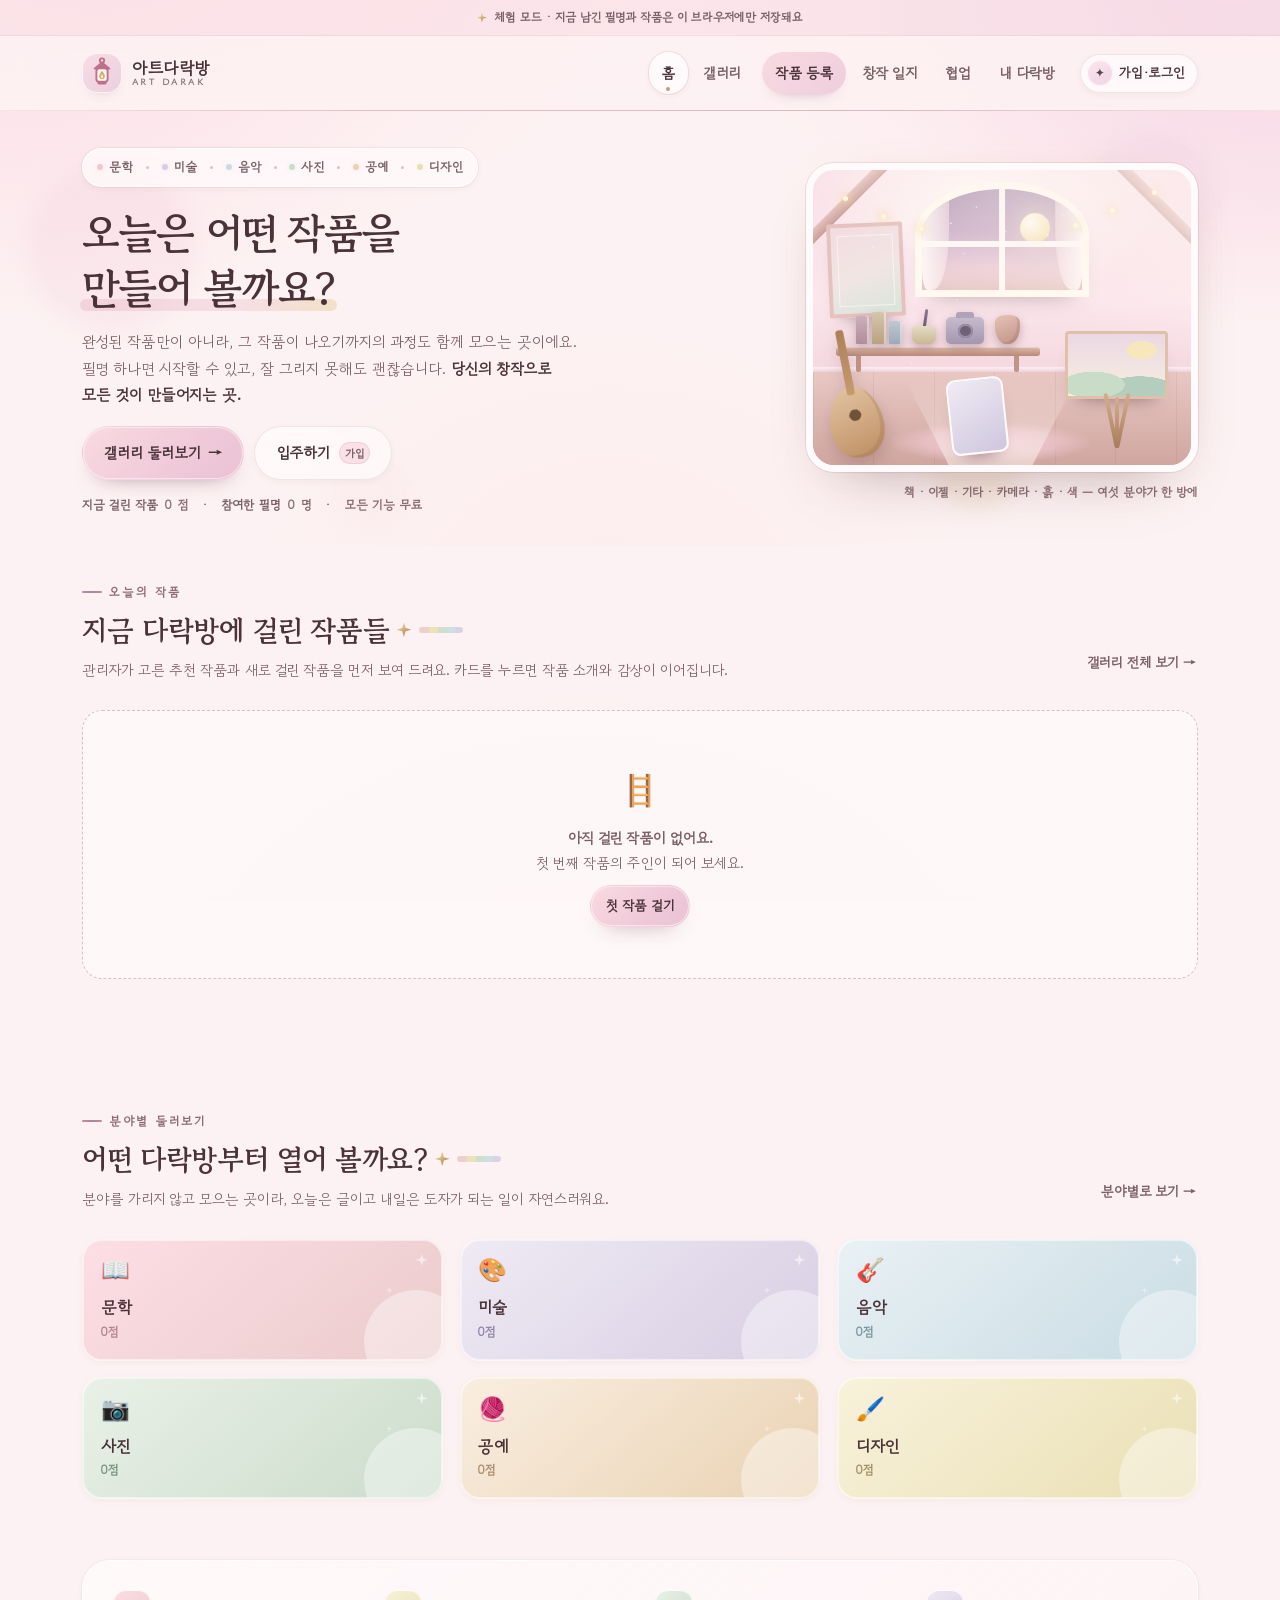
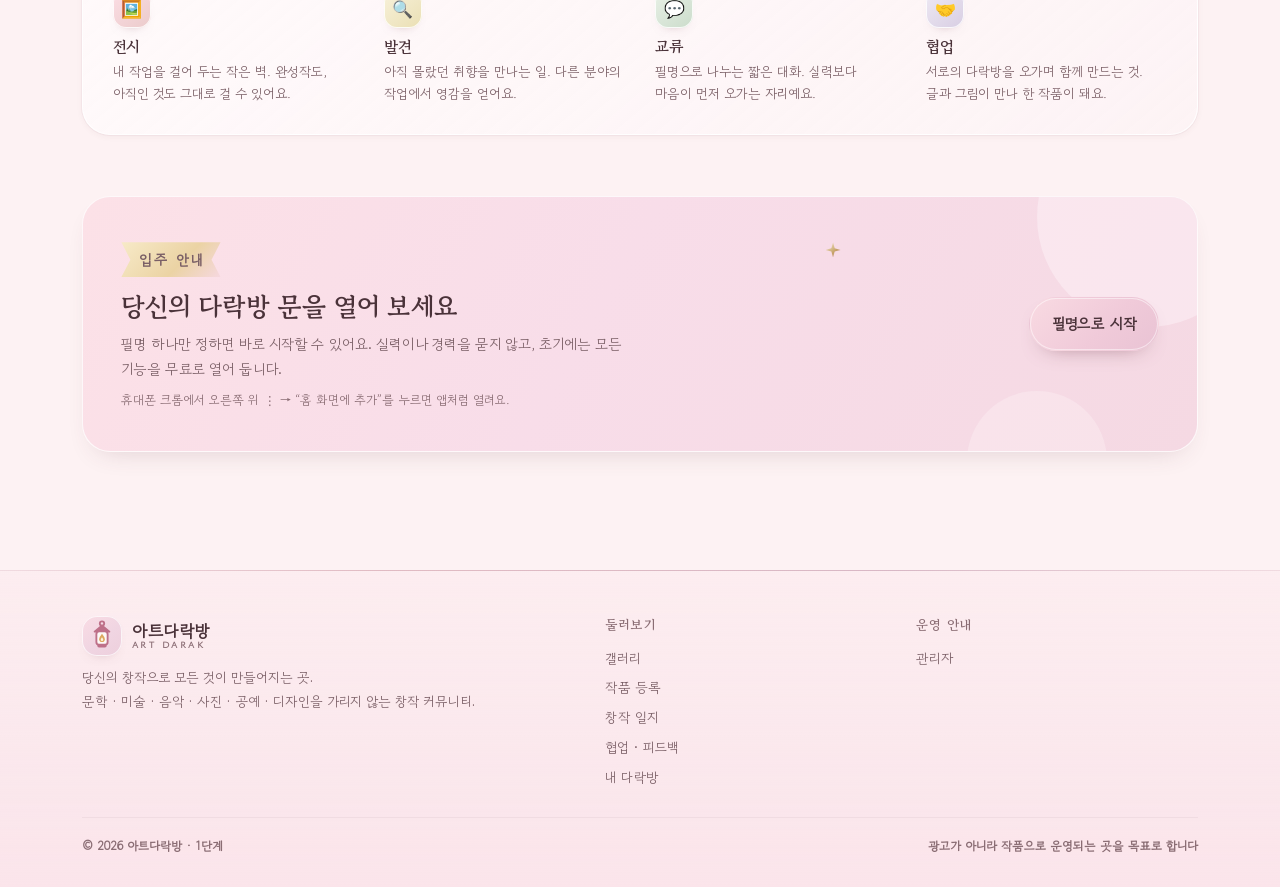
==== commit 2d3f3218: "창작 일지·협업 페이지를 열고, 예시 작품을 화면에서 모두 걷어냅니다 - assets/store.js: is_sample 작품을 목록·집계·작품 보기에서 제외,   체험 모드 저장" ====
--- a/index.html
+++ b/index.html
@@ -46,6 +46,8 @@
       <a href="index.html" class="is-active" aria-current="page">홈</a>
       <a href="gallery.html">갤러리</a>
       <a href="register.html" class="nav__cta">작품 등록</a>
+      <a href="journal.html">창작 일지</a>
+      <a href="cowork.html">협업</a>
       <a href="darakbang.html">내 다락방</a>
     </nav>
     <div class="header__actions">
@@ -286,6 +288,8 @@
         <ul>
           <li><a href="gallery.html">갤러리</a></li>
           <li><a href="register.html">작품 등록</a></li>
+          <li><a href="journal.html">창작 일지</a></li>
+          <li><a href="cowork.html">협업 · 피드백</a></li>
           <li><a href="darakbang.html">내 다락방</a></li>
         </ul>
       </div>
--- a/assets/styles.css
+++ b/assets/styles.css
@@ -2561,7 +2561,8 @@
    인사(is-greet) 중에는 그 자세의 움직임을 잠시 멈춥니다. */
 .droom[data-char-pose="sit"] .droom__char-bob,
 .droom[data-char-pose="work"] .droom__char-bob,
-.droom[data-char-pose="meditate"] .droom__char-bob { animation: none; }
+.droom[data-char-pose="meditate"] .droom__char-bob,
+.droom[data-char-pose="sofa"] .droom__char-bob { animation: none; }
 
 .droom[data-char-pose="sit"] .droom__char-3d:not(.is-greet) .droom__char-3d-body {
   transform-origin: 50% 96%;
@@ -2579,6 +2580,11 @@
 .droom[data-char-pose="meditate"] .droom__char-3d:not(.is-greet) .droom__char-3d-body {
   transform-origin: 50% 100%;
   animation: droomPoseBreathe 7.6s ease-in-out infinite;
+}
+/* 소파에 기대어 다리를 뻗은 자세 — 소파가 흔들리지 않게 잔잔한 숨쉬기만 */
+.droom[data-char-pose="sofa"] .droom__char-3d:not(.is-greet) .droom__char-3d-body {
+  transform-origin: 50% 100%;
+  animation: droomPoseBreathe 9.2s ease-in-out infinite;
 }
 
 @keyframes droomPoseSway {
@@ -2601,6 +2607,7 @@
 .droom[data-char-pose="sit"] .droom__char-shadow,
 .droom[data-char-pose="work"] .droom__char-shadow,
 .droom[data-char-pose="meditate"] .droom__char-shadow { rx: 33px; ry: 7px; }
+.droom[data-char-pose="sofa"] .droom__char-shadow { rx: 46px; ry: 5px; opacity: .14; }
 
 /* --- 명상할 때만 보이는 빛무리와 떠오르는 빛알갱이 --- */
 .droom__char-aura { display: none; }
@@ -3771,3 +3778,128 @@
    소품을 끌어 옮기면 JS 가 원본 소품과 같은 이동량을 이 레이어에도 겁니다. */
 .droom__prop-front { display: none; pointer-events: none; }
 .droom__prop-front.is-on { display: inline; }
+
+/* ============================================================
+   창작 일지 · 협업·피드백 (journal.html / cowork.html)
+   ------------------------------------------------------------
+   기존 토큰(로즈밀크 팔레트 · Gowun 글꼴 · radius · shadow)만 씁니다.
+   ============================================================ */
+.feed-notice {
+  display: flex; align-items: center; gap: .55rem;
+  margin: 0 0 1.1rem; padding: .85rem 1rem;
+  border: 1px dashed var(--pink); border-radius: var(--radius);
+  background: var(--paper); color: var(--plum-2);
+  font-size: .87rem; line-height: 1.6;
+}
+.feed-notice[hidden] { display: none; }
+
+.feed-gate {
+  display: grid; justify-items: center; gap: .55rem;
+  padding: clamp(1.6rem, 4vw, 2.4rem) 1.2rem; margin-bottom: 1.2rem;
+  border: 1px solid var(--line); border-radius: var(--radius-lg);
+  background: var(--paper); box-shadow: var(--shadow-m); text-align: center;
+}
+.feed-gate[hidden] { display: none; }
+.feed-gate__emoji { font-size: 1.7rem; }
+.feed-gate h2 { font-family: var(--font-title, 'Gowun Batang', serif); font-size: clamp(1.1rem, 2.4vw, 1.35rem); color: var(--plum); }
+.feed-gate p { max-width: 46ch; font-size: .88rem; line-height: 1.7; color: var(--plum-2); }
+
+.feed-form {
+  display: grid; gap: 1rem;
+  padding: clamp(1.1rem, 3vw, 1.6rem); margin-bottom: 1.6rem;
+  border: 1px solid var(--line); border-radius: var(--radius-lg);
+  background: var(--paper); box-shadow: var(--shadow-s);
+}
+.feed-form[hidden] { display: none; }
+.feed-form__author {
+  display: inline-flex; align-items: center; gap: .4rem;
+  padding: .45rem .85rem; justify-self: start;
+  border-radius: 999px; background: var(--cream);
+  font-size: .82rem; font-weight: 700; color: var(--plum-2);
+}
+.feed-form__author b { color: var(--pink-2); }
+.feed-form__buttons { display: flex; align-items: center; gap: .5rem; flex-wrap: wrap; }
+.feed-form .form-foot { display: flex; align-items: center; justify-content: space-between; gap: .8rem; flex-wrap: wrap; }
+
+.feed-head {
+  display: flex; align-items: center; gap: .9rem; flex-wrap: wrap;
+  margin: 1.4rem 0 1rem;
+}
+.feed-head .kicker { margin: 0; }
+.feed-head__count { font-size: .8rem; font-weight: 700; color: var(--plum-3); }
+.feed-head__count b { color: var(--pink-2); }
+.feed-filters { display: flex; gap: .4rem; flex-wrap: wrap; margin-left: auto; }
+.feed-filters .chip { font-size: .78rem; min-height: 34px; }
+
+.feed { display: grid; gap: .9rem; }
+
+.feed-card {
+  --accent: var(--c-literature); --accent-soft: var(--c-literature-soft); --accent-ink: var(--c-literature-ink);
+  display: grid; gap: .55rem;
+  padding: 1.1rem 1.15rem 1rem;
+  border: 1px solid var(--line); border-left: 4px solid var(--accent);
+  border-radius: var(--radius); background: var(--paper);
+  box-shadow: var(--shadow-s);
+}
+.feed-card.is-closed { opacity: .82; }
+.feed-card__head { display: flex; align-items: center; gap: .45rem; flex-wrap: wrap; }
+.feed-card__who { font-size: .88rem; font-weight: 800; color: var(--plum); text-decoration: none; }
+.feed-card__who:hover { color: var(--pink-2); }
+.feed-card__tag {
+  padding: .14rem .55rem; border-radius: 999px;
+  background: var(--accent-soft); color: var(--accent-ink);
+  font-size: .72rem; font-weight: 800;
+}
+.feed-card__tag--quiet { background: var(--ivory); color: var(--plum-3); }
+.feed-card__kind {
+  padding: .14rem .55rem; border-radius: 999px;
+  background: #FCE7EE; color: var(--plum); font-size: .72rem; font-weight: 800;
+}
+.feed-card__status {
+  padding: .14rem .55rem; border-radius: 999px;
+  border: 1px solid var(--pink); color: var(--pink-2);
+  font-size: .72rem; font-weight: 800;
+}
+.feed-card__status.is-closed { border-color: var(--line); color: var(--plum-3); }
+.feed-card__time { margin-left: auto; font-size: .73rem; color: var(--plum-3); }
+.feed-card__title { font-family: var(--font-title, 'Gowun Batang', serif); font-size: 1.02rem; color: var(--plum); }
+.feed-card__body { font-size: .9rem; line-height: 1.75; color: var(--plum-2); }
+.feed-card__link a { font-size: .8rem; font-weight: 700; color: var(--pink-2); }
+.feed-card__foot { display: flex; align-items: center; gap: .5rem; flex-wrap: wrap; }
+.feed-card__foot .feed-card__who { margin-right: auto; }
+.feed-card__own { display: inline-flex; gap: .35rem; }
+
+.cheer {
+  display: inline-flex; align-items: center; gap: .3rem;
+  padding: .32rem .7rem; border: 1px solid var(--pink); border-radius: 999px;
+  background: #FFFCFD; color: var(--plum-2);
+  font: inherit; font-size: .78rem; font-weight: 700; cursor: pointer;
+  transition: background .18s ease, color .18s ease, border-color .18s ease;
+}
+.cheer span { color: var(--pink-2); font-size: .95rem; line-height: 1; }
+.cheer b { font-weight: 800; }
+.cheer.is-on { background: #FCE7EE; border-color: #E5B5C5; color: var(--plum); }
+.cheer.is-on span { color: #C0607F; }
+.cheer:disabled { opacity: .6; cursor: default; }
+
+.replies { display: grid; gap: .6rem; margin-top: .3rem; padding-top: .75rem; border-top: 1px dashed var(--line); }
+.replies[hidden] { display: none; }
+.replies__list { list-style: none; margin: 0; padding: 0; display: grid; gap: .5rem; }
+.reply {
+  padding: .6rem .75rem; border-radius: 14px; background: var(--cream);
+  display: grid; gap: .1rem;
+}
+.reply__who { font-size: .8rem; font-weight: 800; color: var(--plum); }
+.reply__time { font-size: .7rem; color: var(--plum-3); }
+.reply__body { font-size: .85rem; line-height: 1.65; color: var(--plum-2); }
+.reply--empty { color: var(--plum-3); font-size: .82rem; }
+.reply-form { display: grid; gap: .45rem; }
+.reply-form .textarea { min-height: 62px; }
+.reply-form .btn { justify-self: end; }
+.reply-note { font-size: .78rem; color: var(--plum-3); }
+
+@media (max-width: 640px) {
+  .feed-card { padding: .95rem .9rem .85rem; }
+  .feed-card__time { margin-left: 0; width: 100%; }
+  .feed-head__count { margin-left: auto; }
+}
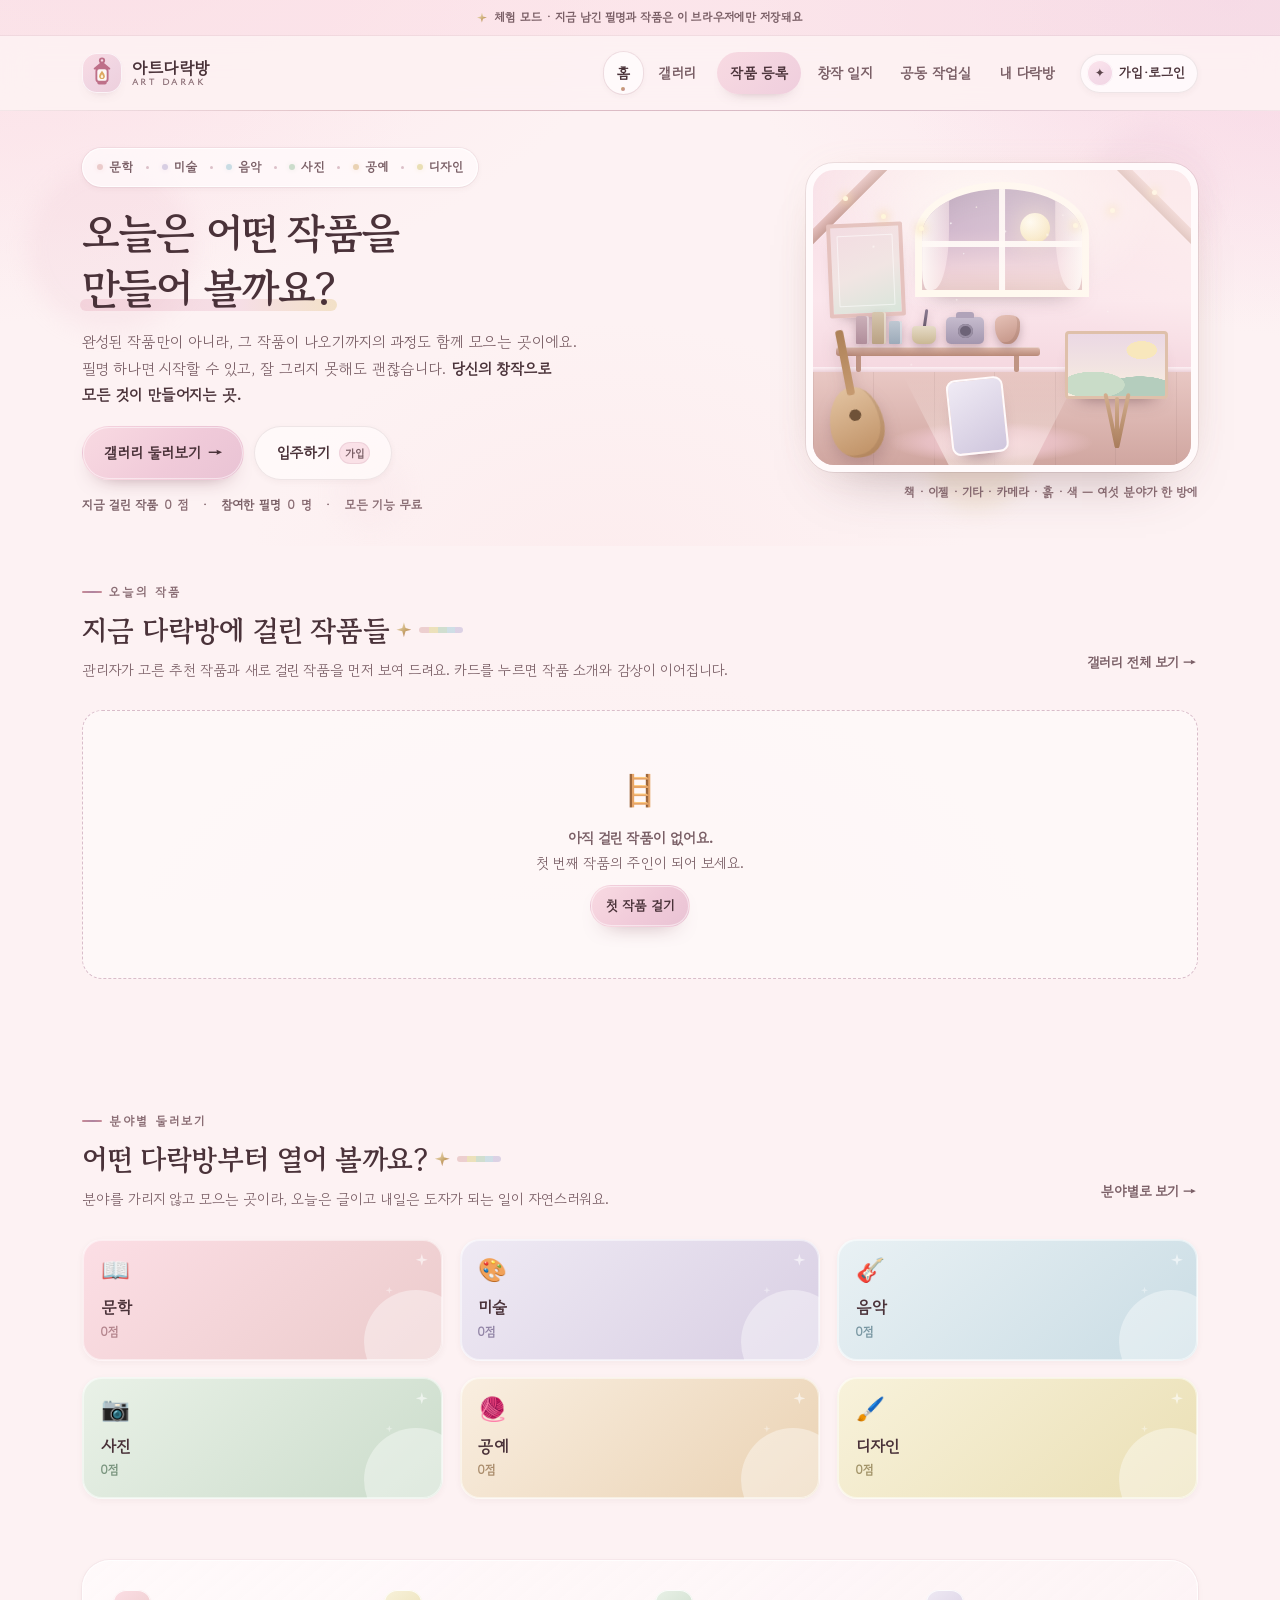
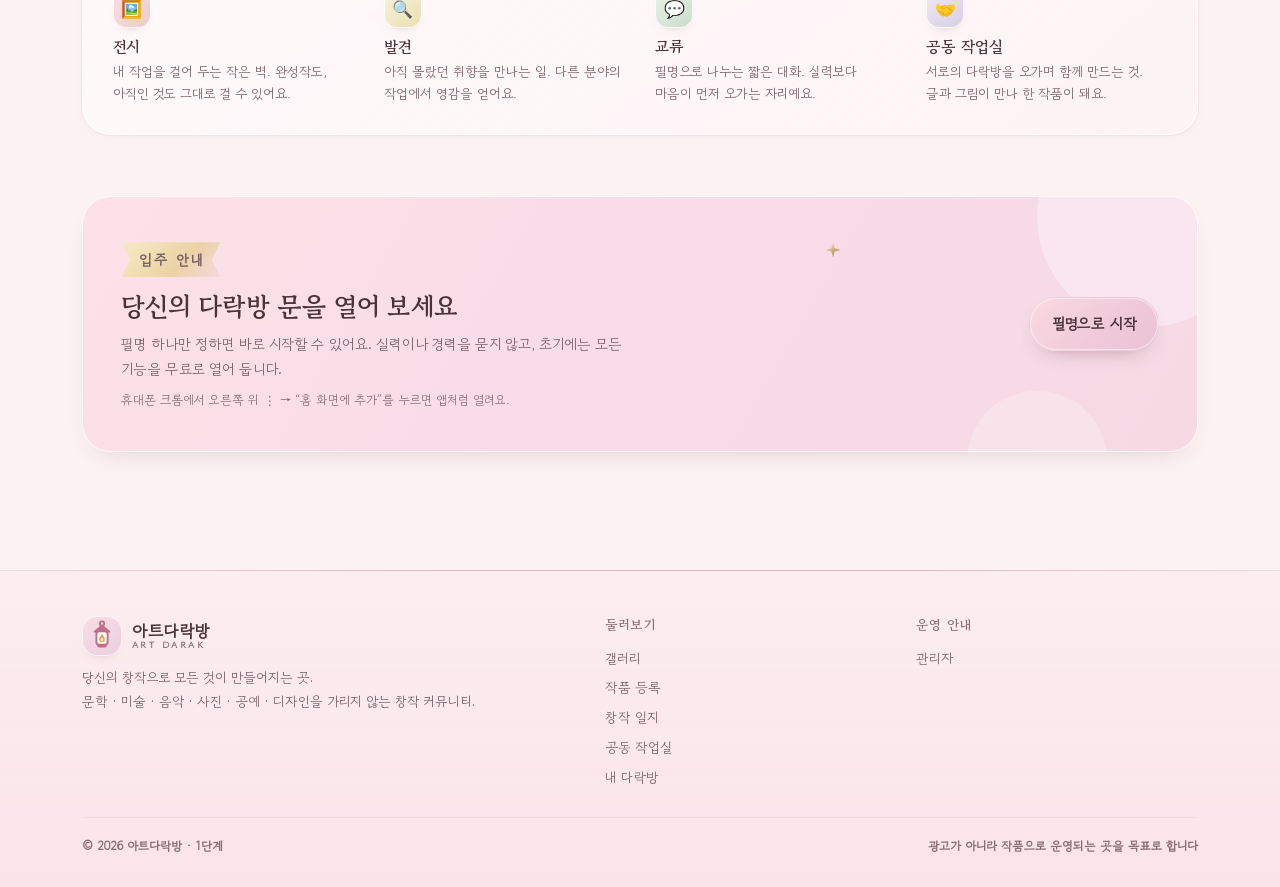
==== commit ca054295: "메뉴·페이지 이름 '협업'을 '공동 작업실'로 변경" ====
--- a/index.html
+++ b/index.html
@@ -47,7 +47,7 @@
       <a href="gallery.html">갤러리</a>
       <a href="register.html" class="nav__cta">작품 등록</a>
       <a href="journal.html">창작 일지</a>
-      <a href="cowork.html">협업</a>
+      <a href="cowork.html">공동 작업실</a>
       <a href="darakbang.html">내 다락방</a>
     </nav>
     <div class="header__actions">
@@ -239,7 +239,7 @@
         </div>
         <div class="value">
           <div class="value__icon" aria-hidden="true">🤝</div>
-          <h3>협업</h3>
+          <h3>공동 작업실</h3>
           <p>서로의 다락방을 오가며 함께 만드는 것. 글과 그림이 만나 한 작품이 돼요.</p>
         </div>
       </div>
@@ -289,7 +289,7 @@
           <li><a href="gallery.html">갤러리</a></li>
           <li><a href="register.html">작품 등록</a></li>
           <li><a href="journal.html">창작 일지</a></li>
-          <li><a href="cowork.html">협업 · 피드백</a></li>
+          <li><a href="cowork.html">공동 작업실</a></li>
           <li><a href="darakbang.html">내 다락방</a></li>
         </ul>
       </div>
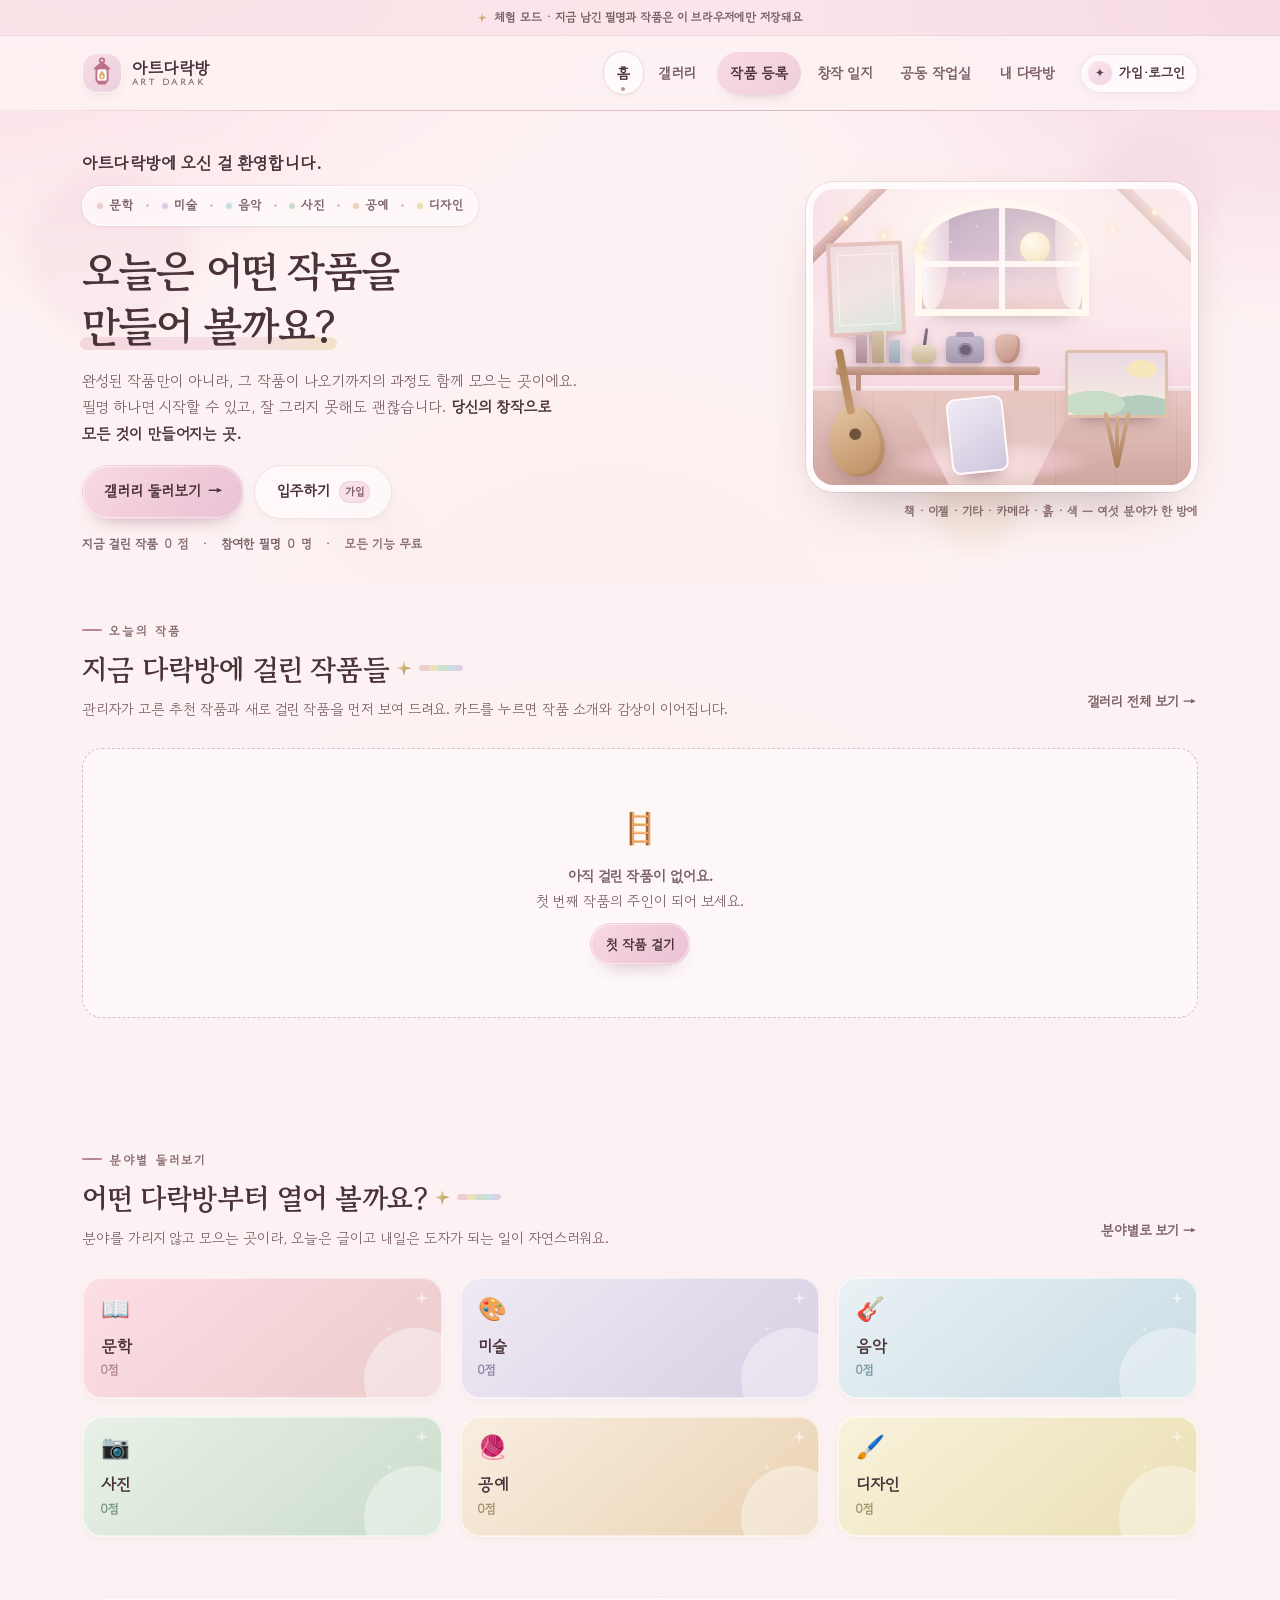
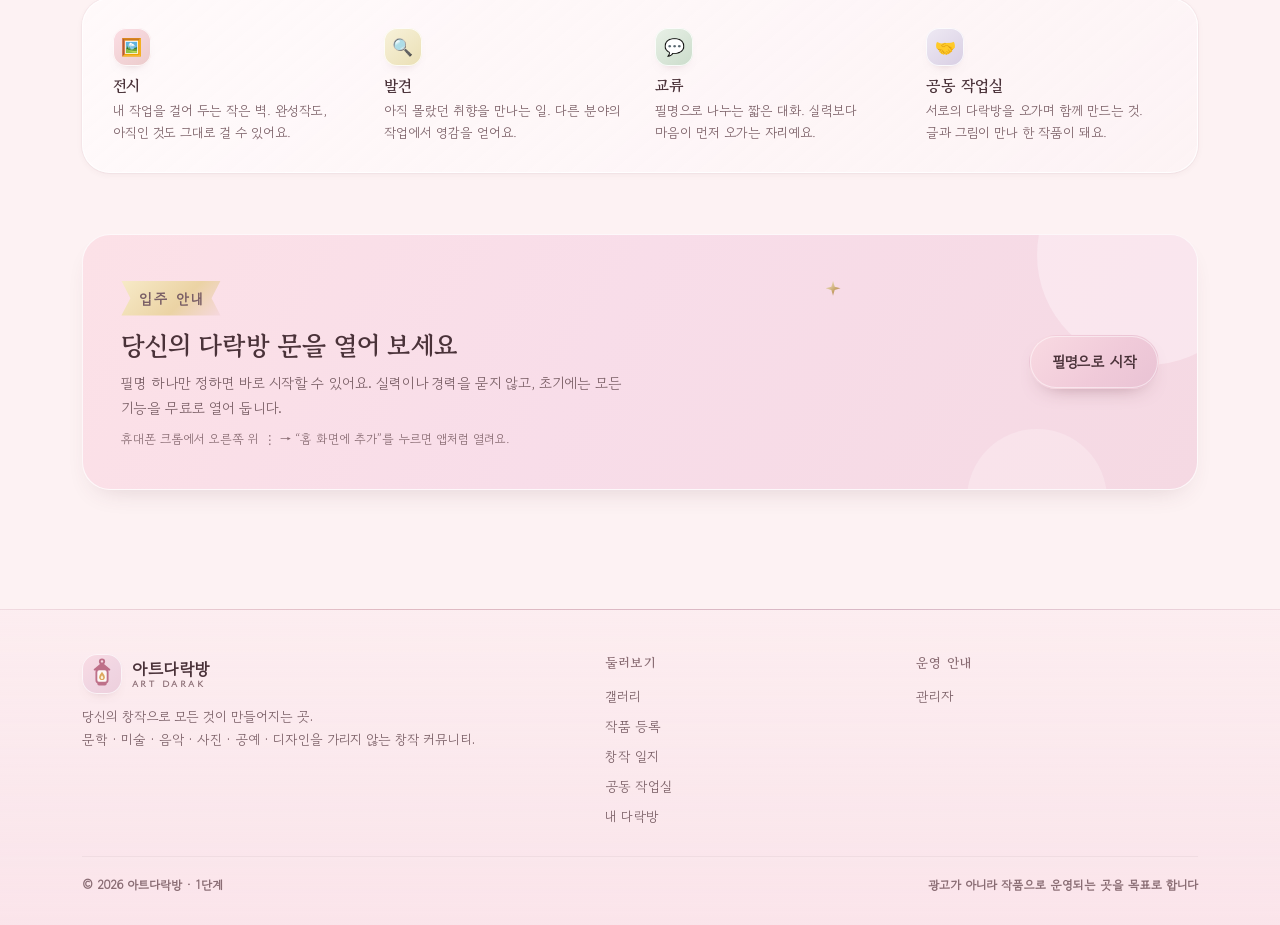
==== commit 504709fc: "홈 첫 화면에 환영 인사 문구 추가" ====
--- a/index.html
+++ b/index.html
@@ -81,6 +81,7 @@
 
     <div class="container hero__inner">
       <div class="hero__copy">
+        <p class="hero__welcome">아트다락방에 오신 걸 환영합니다.</p>
         <div class="hero__fields">
           <span>문학</span><i></i><span>미술</span><i></i><span>음악</span><i></i>
           <span>사진</span><i></i><span>공예</span><i></i><span>디자인</span>
--- a/assets/styles.css
+++ b/assets/styles.css
@@ -439,6 +439,14 @@
   grid-template-columns: 1.02fr .98fr;
   gap: clamp(1.6rem, 4vw, 3.4rem);
   align-items: center;
+}
+
+.hero__welcome {
+  margin: 0 0 .55rem;
+  font-size: clamp(.95rem, 2.2vw, 1.06rem);
+  font-weight: 700;
+  letter-spacing: .01em;
+  color: var(--plum);
 }
 
 .hero__fields {
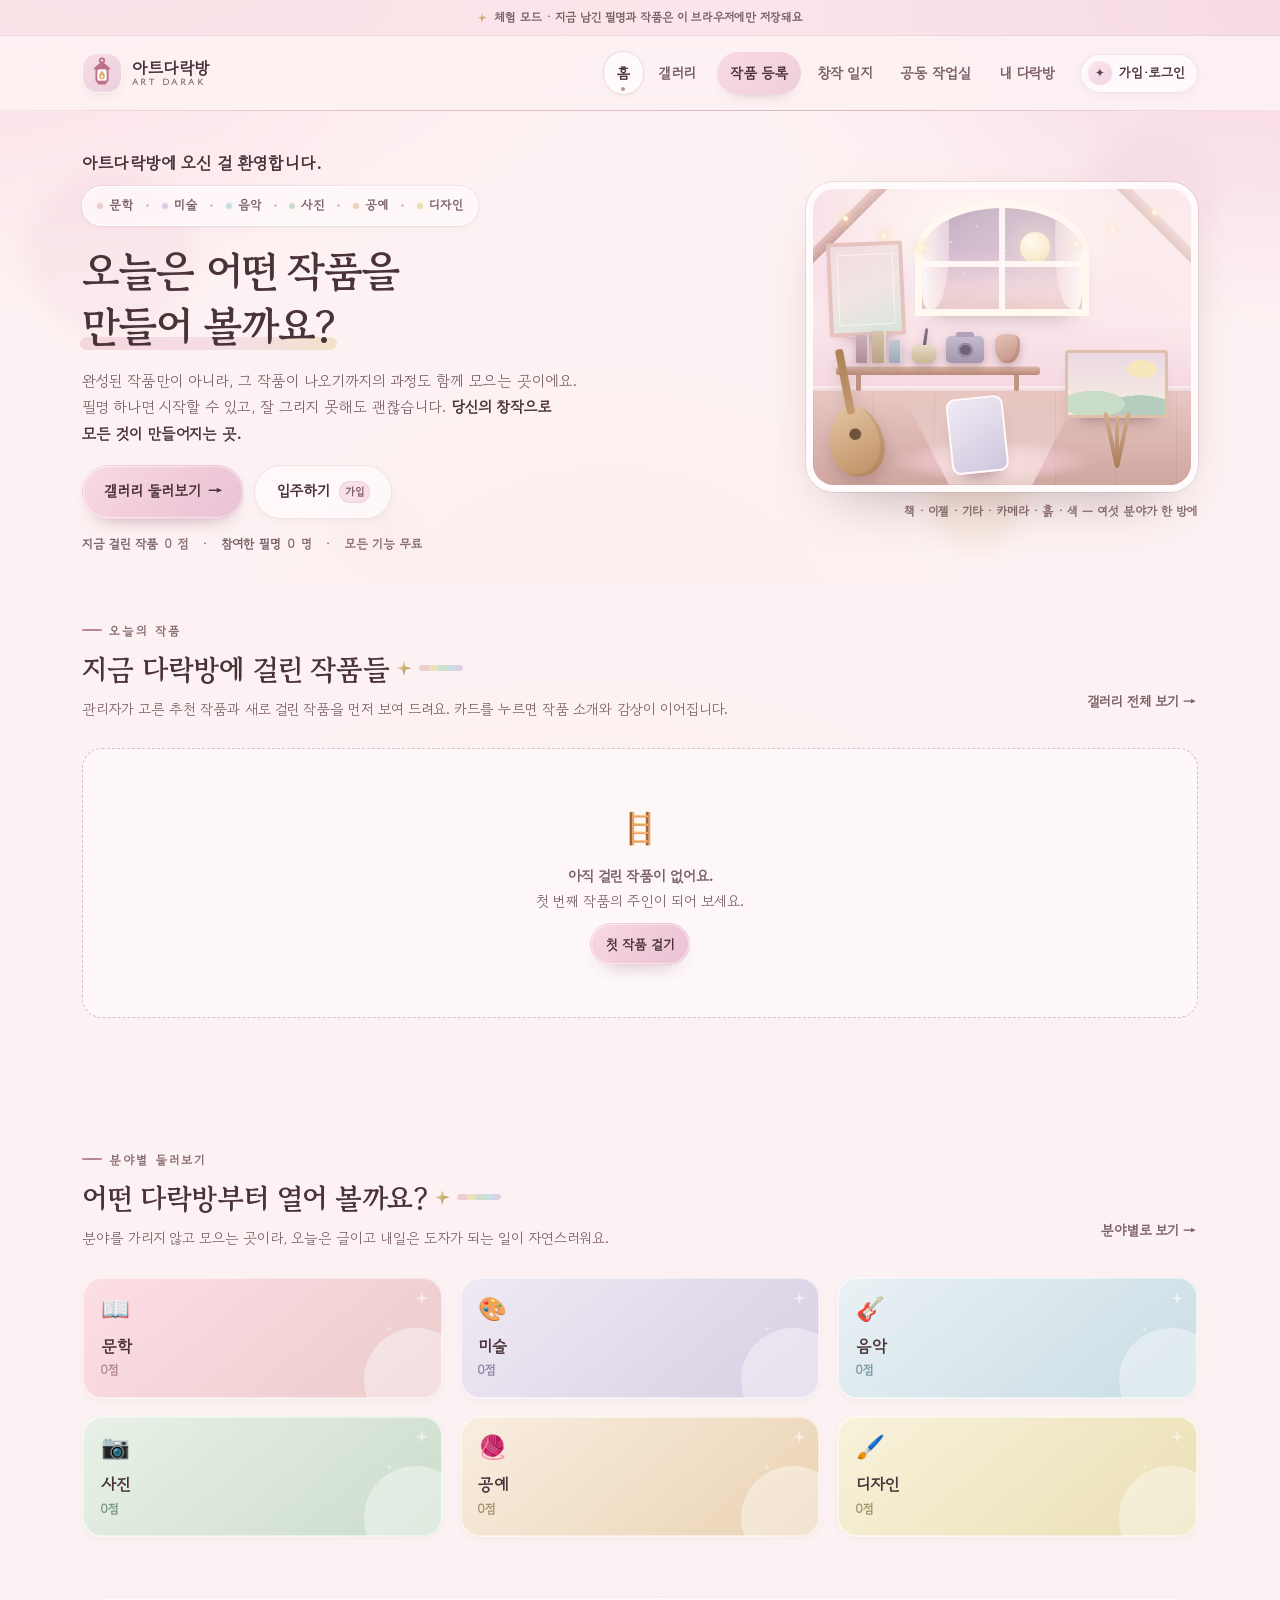
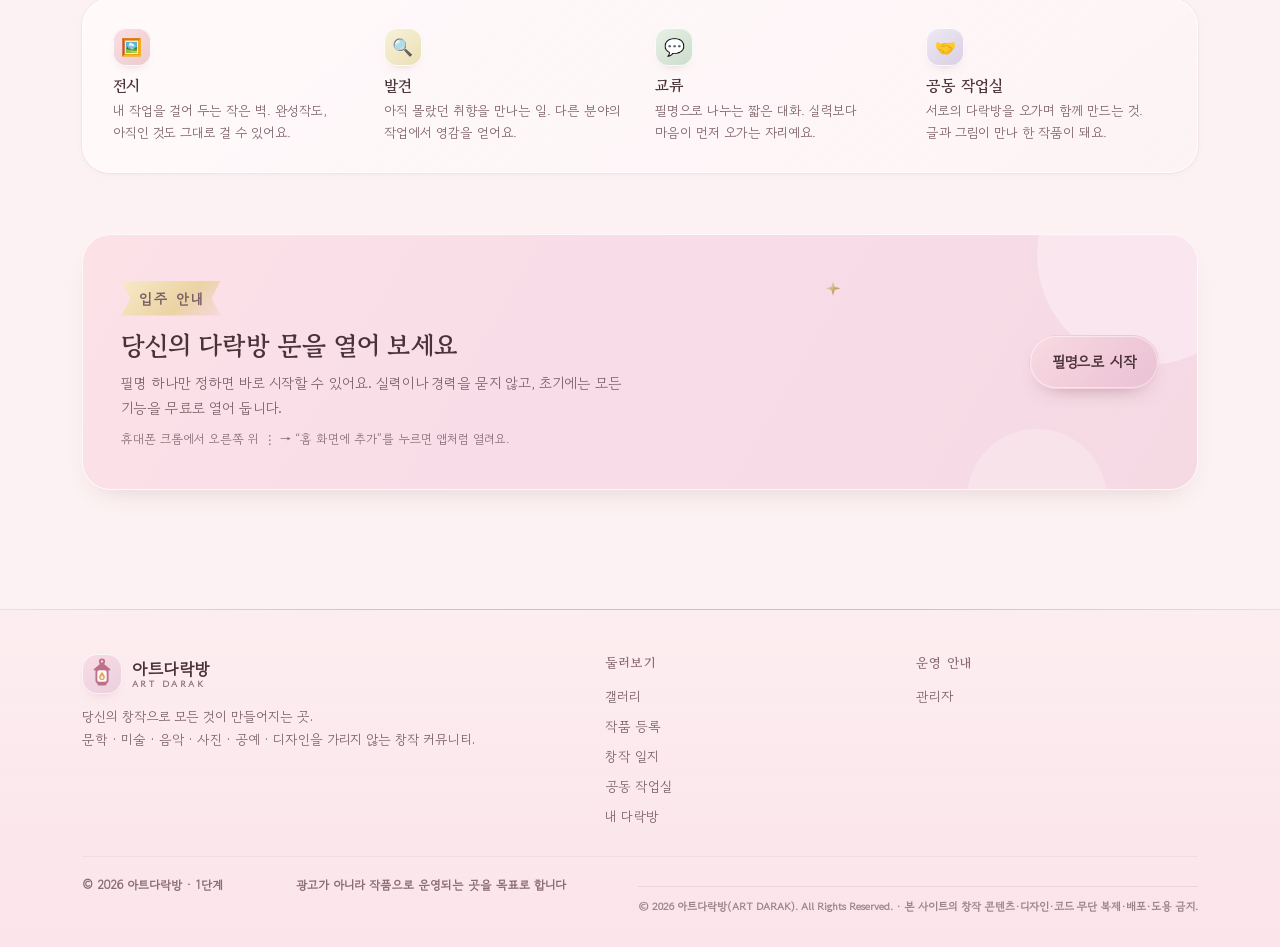
==== commit 1b2d0dbd: "docs: add copyright notice to site footer" ====
--- a/index.html
+++ b/index.html
@@ -304,7 +304,8 @@
     <div class="footer__bottom">
       <span>© 2026 아트다락방 · 1단계</span>
       <span>광고가 아니라 작품으로 운영되는 곳을 목표로 합니다</span>
-    </div>
+        <div class="footer__copyright" style="margin-top:12px;padding-top:10px;border-top:1px solid rgba(120,80,90,.12);font-size:11px;line-height:1.8;color:#9b858b;text-align:center;">© 2026 아트다락방(ART DARAK). All Rights Reserved. · 본 사이트의 창작 콘텐츠·디자인·코드 무단 복제·배포·도용 금지.</div>
+</div>
   </div>
 </footer>
 
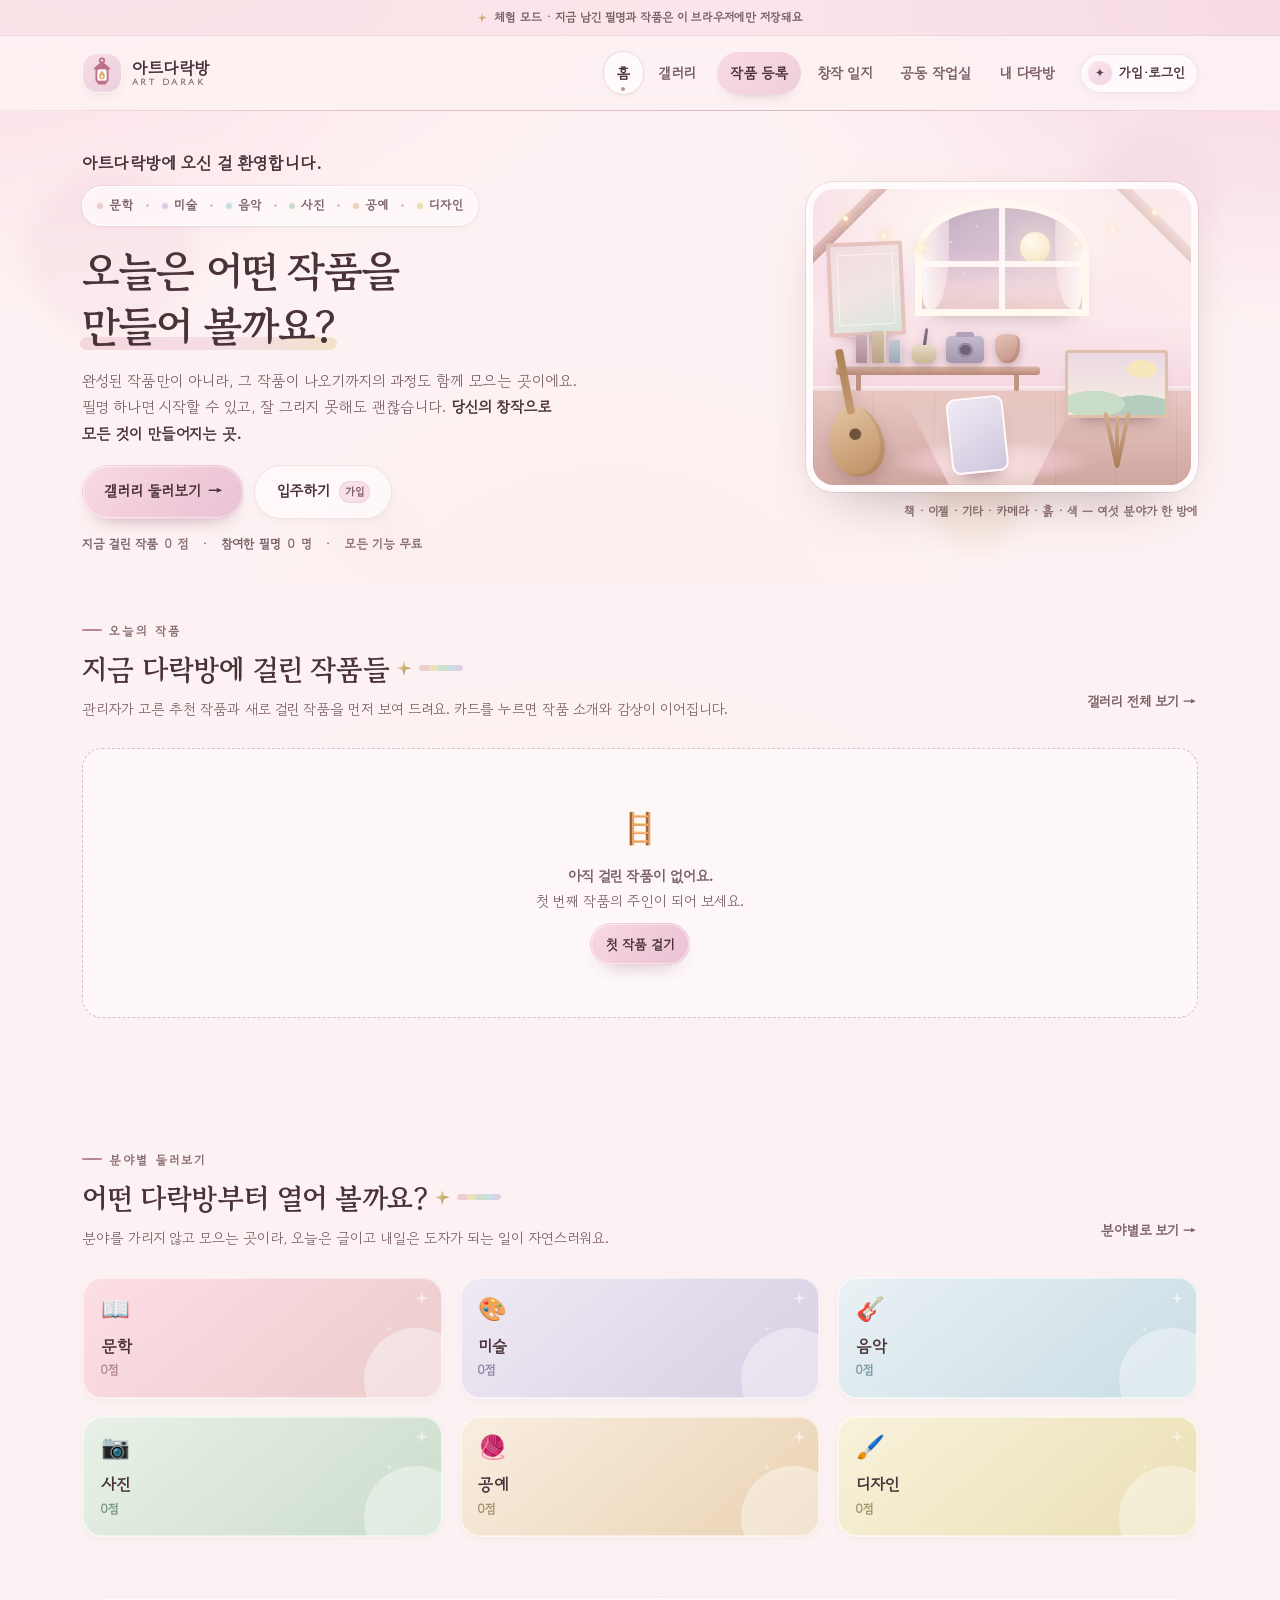
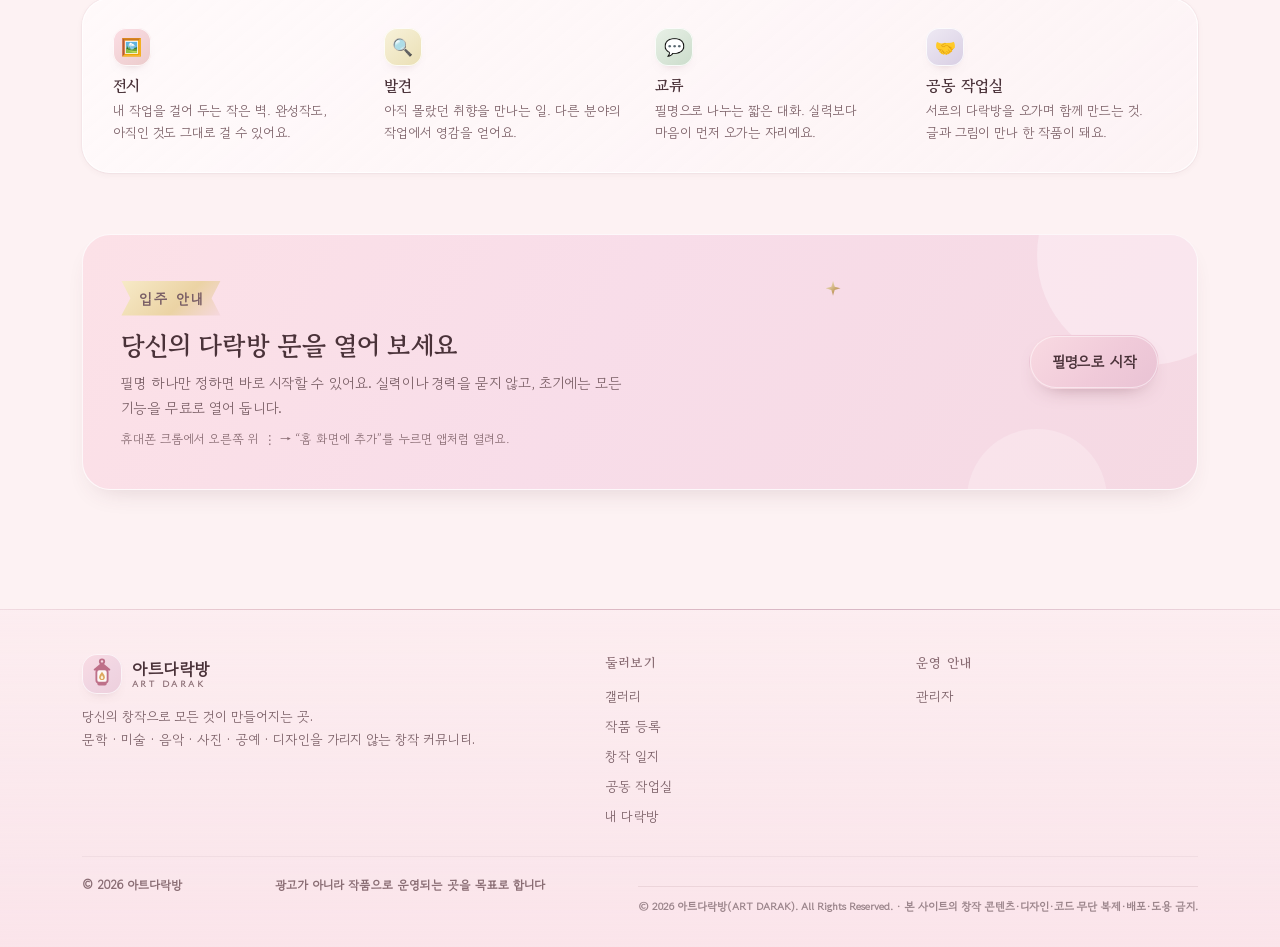
==== commit 0b49fc5c: "모든 페이지 하단 저작권 줄에서 '· 1단계' 표시 제거" ====
--- a/index.html
+++ b/index.html
@@ -302,7 +302,7 @@
       </div>
     </div>
     <div class="footer__bottom">
-      <span>© 2026 아트다락방 · 1단계</span>
+      <span>© 2026 아트다락방</span>
       <span>광고가 아니라 작품으로 운영되는 곳을 목표로 합니다</span>
         <div class="footer__copyright" style="margin-top:12px;padding-top:10px;border-top:1px solid rgba(120,80,90,.12);font-size:11px;line-height:1.8;color:#9b858b;text-align:center;">© 2026 아트다락방(ART DARAK). All Rights Reserved. · 본 사이트의 창작 콘텐츠·디자인·코드 무단 복제·배포·도용 금지.</div>
 </div>
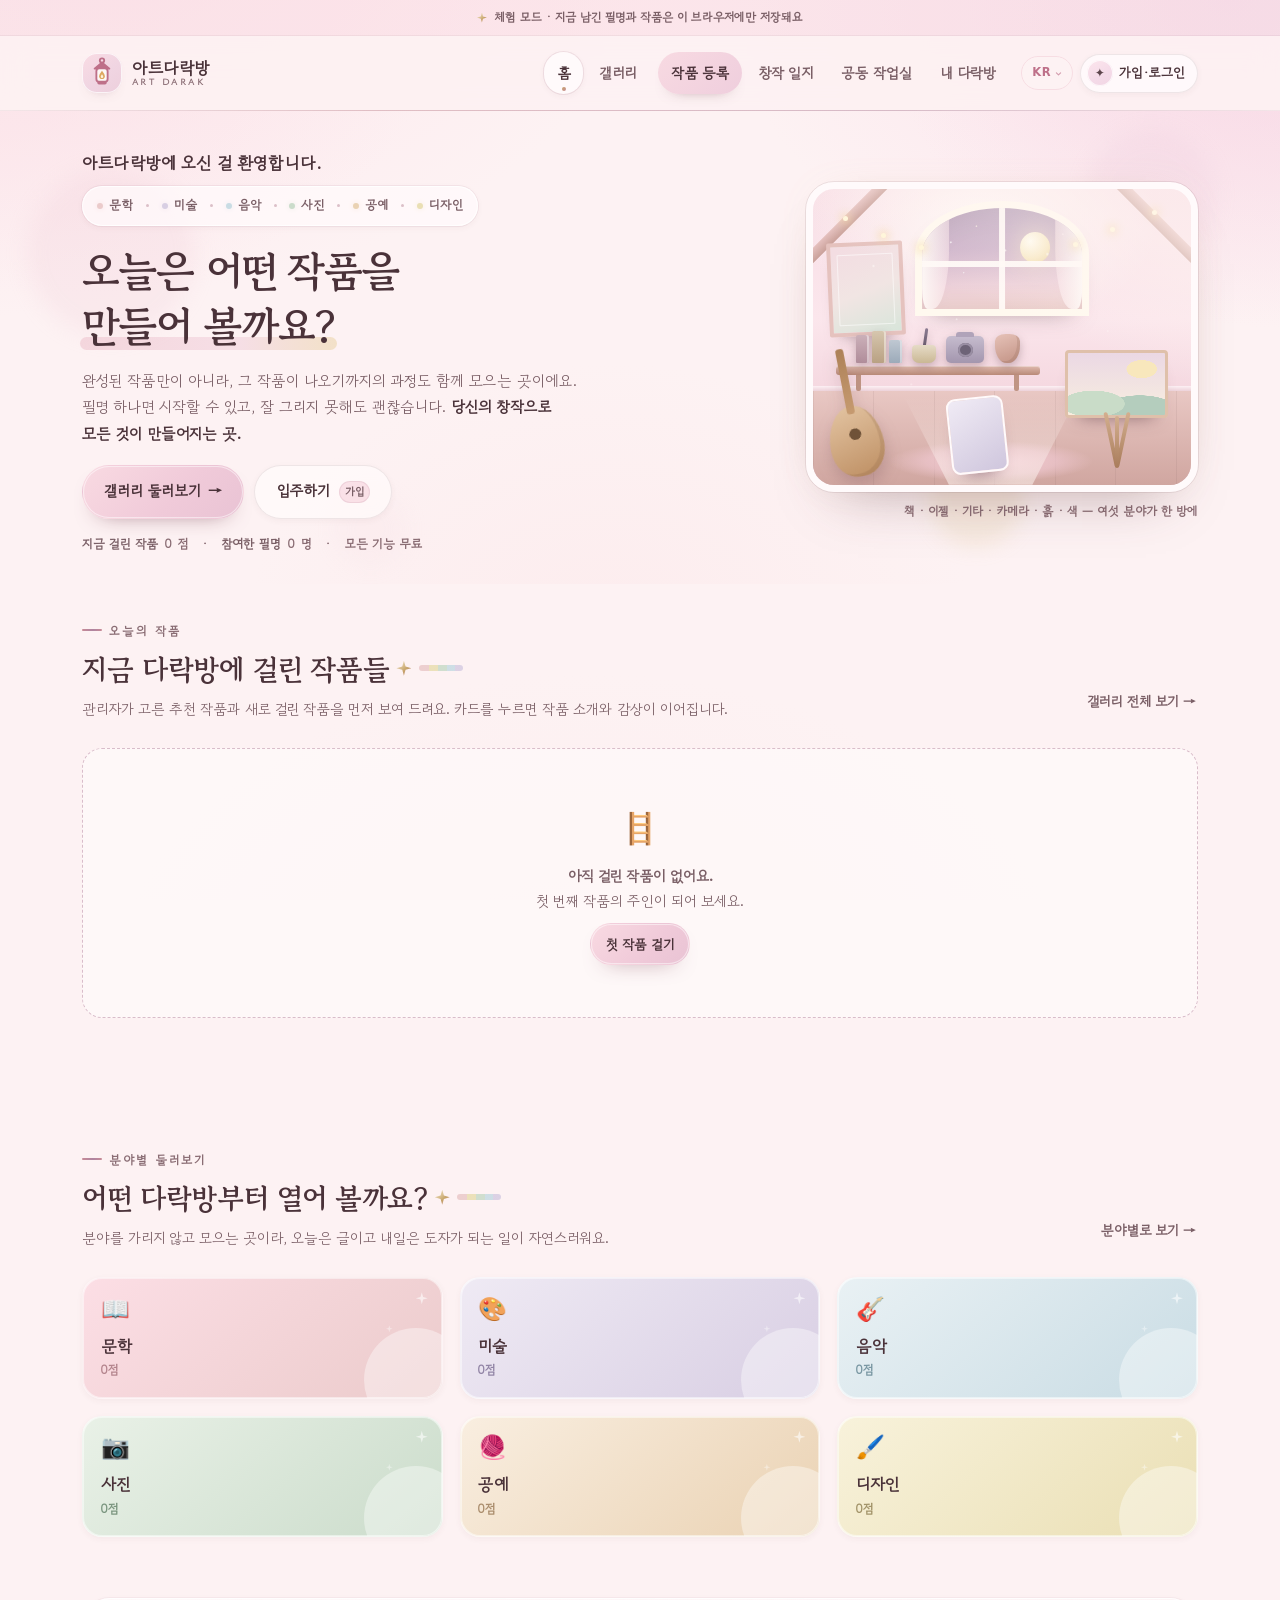
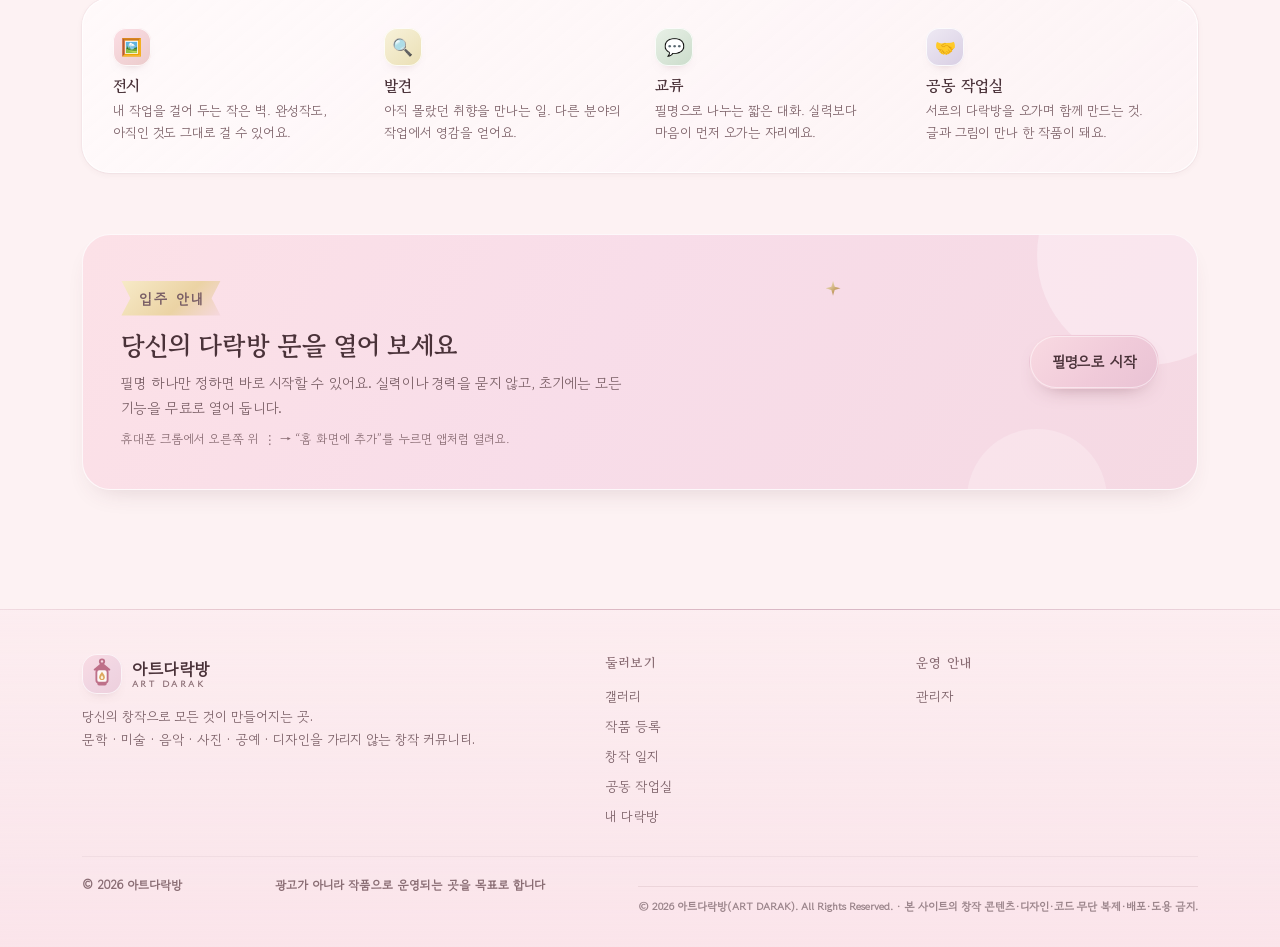
==== commit f6ad1dd7: "8개 페이지에 언어 전환 연결 · 일본어·중국어 추가, sw 캐시 v14" ====
--- a/index.html
+++ b/index.html
@@ -65,8 +65,10 @@
 
 <main>
 
-  <!-- ===== 공지 띠 (관리자 화면에서 쓴 공지가 여기에 보입니다) ===== -->
-  <div class="notice-band" data-notice-band hidden>
+  <!-- ===== 공지 띠 (관리자 화면에서 쓴 공지가 여기에 보입니다) =====
+       ※ 2026-11-27 사용자 요청으로 화면에서 숨김 처리했습니다. (공지 내용은 DB에 그대로 있음)
+          다시 보이게 하려면 아래 div의 style="display:none" 한 곳만 지우면 됩니다. -->
+  <div class="notice-band" data-notice-band hidden style="display:none">
     <div class="container notice-band__inner">
       <span class="notice-band__label">📌 공지</span>
       <span class="notice-band__title" data-notice-title></span>
@@ -315,5 +317,6 @@
 <script src="assets/supabase-config.js"></script>
 <script src="assets/store.js"></script>
 <script src="assets/app.js"></script>
+<script src="assets/i18n.js"></script>
 </body>
 </html>
